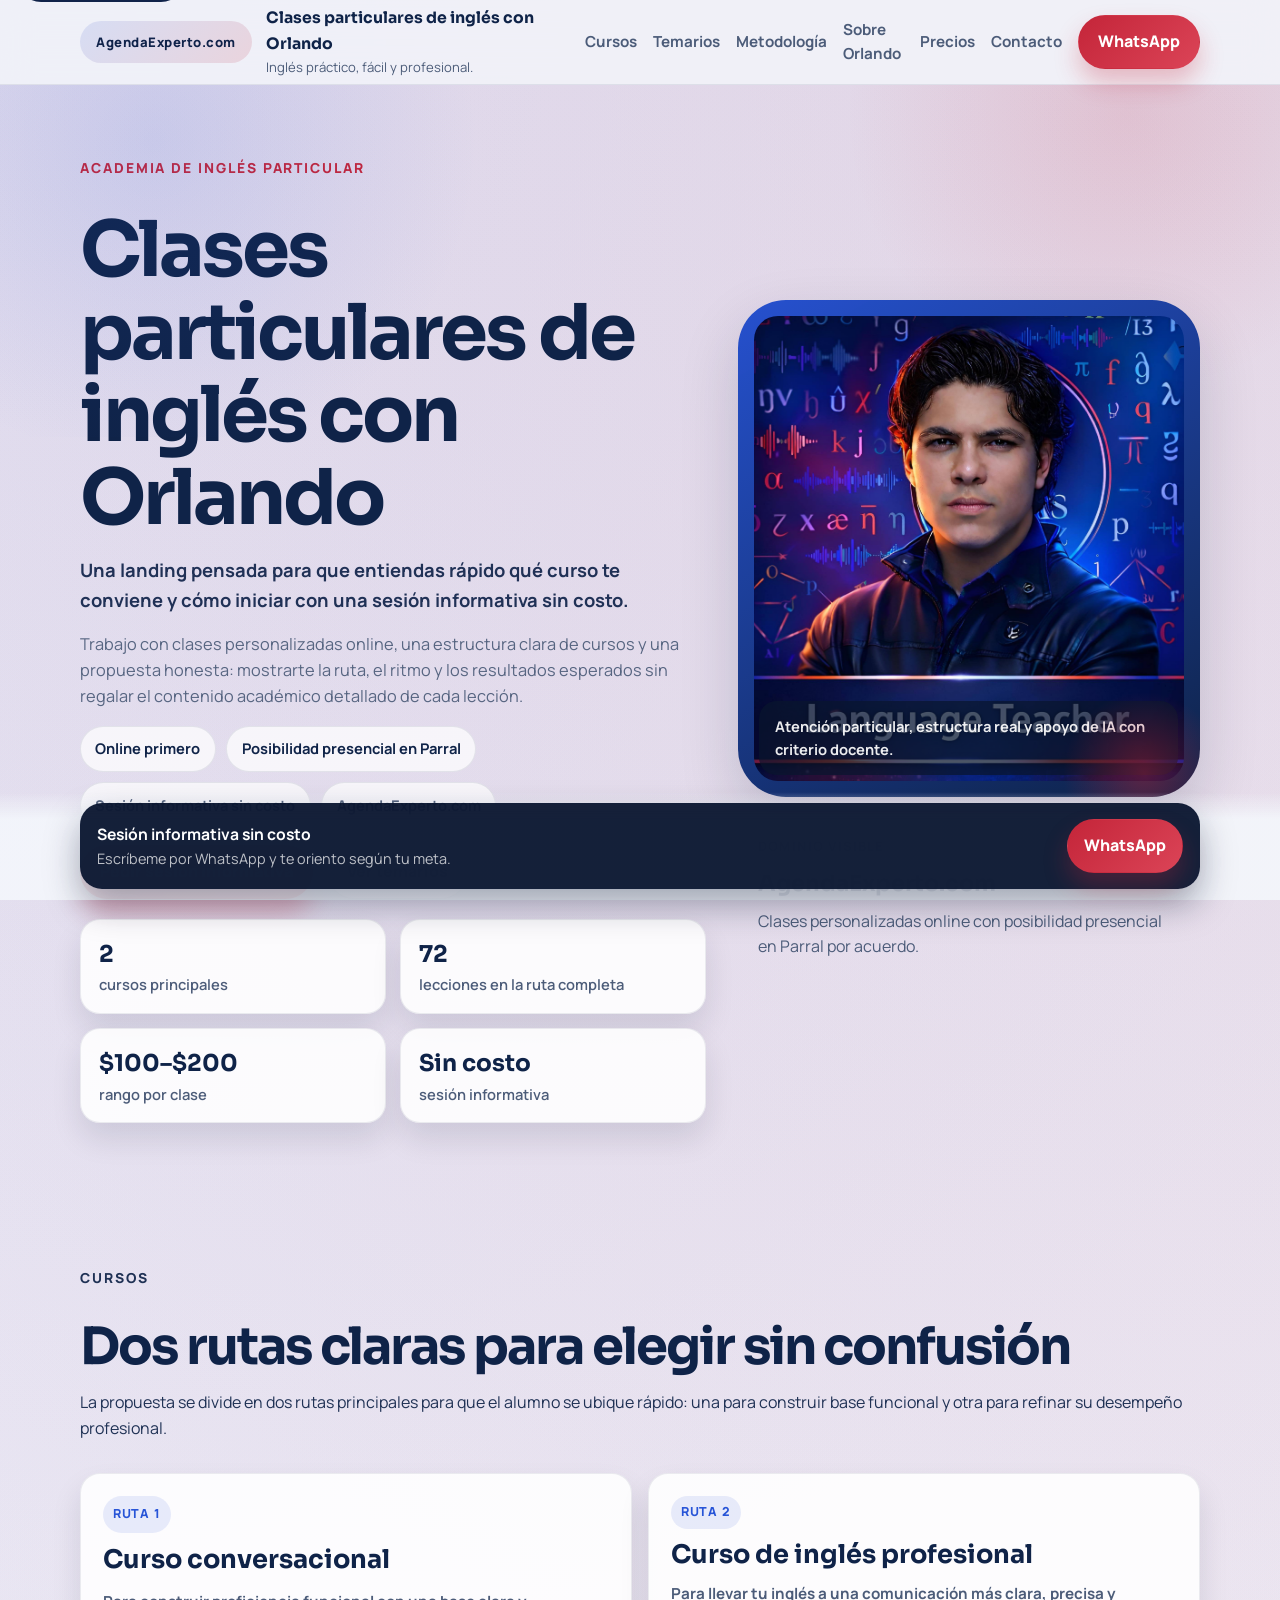
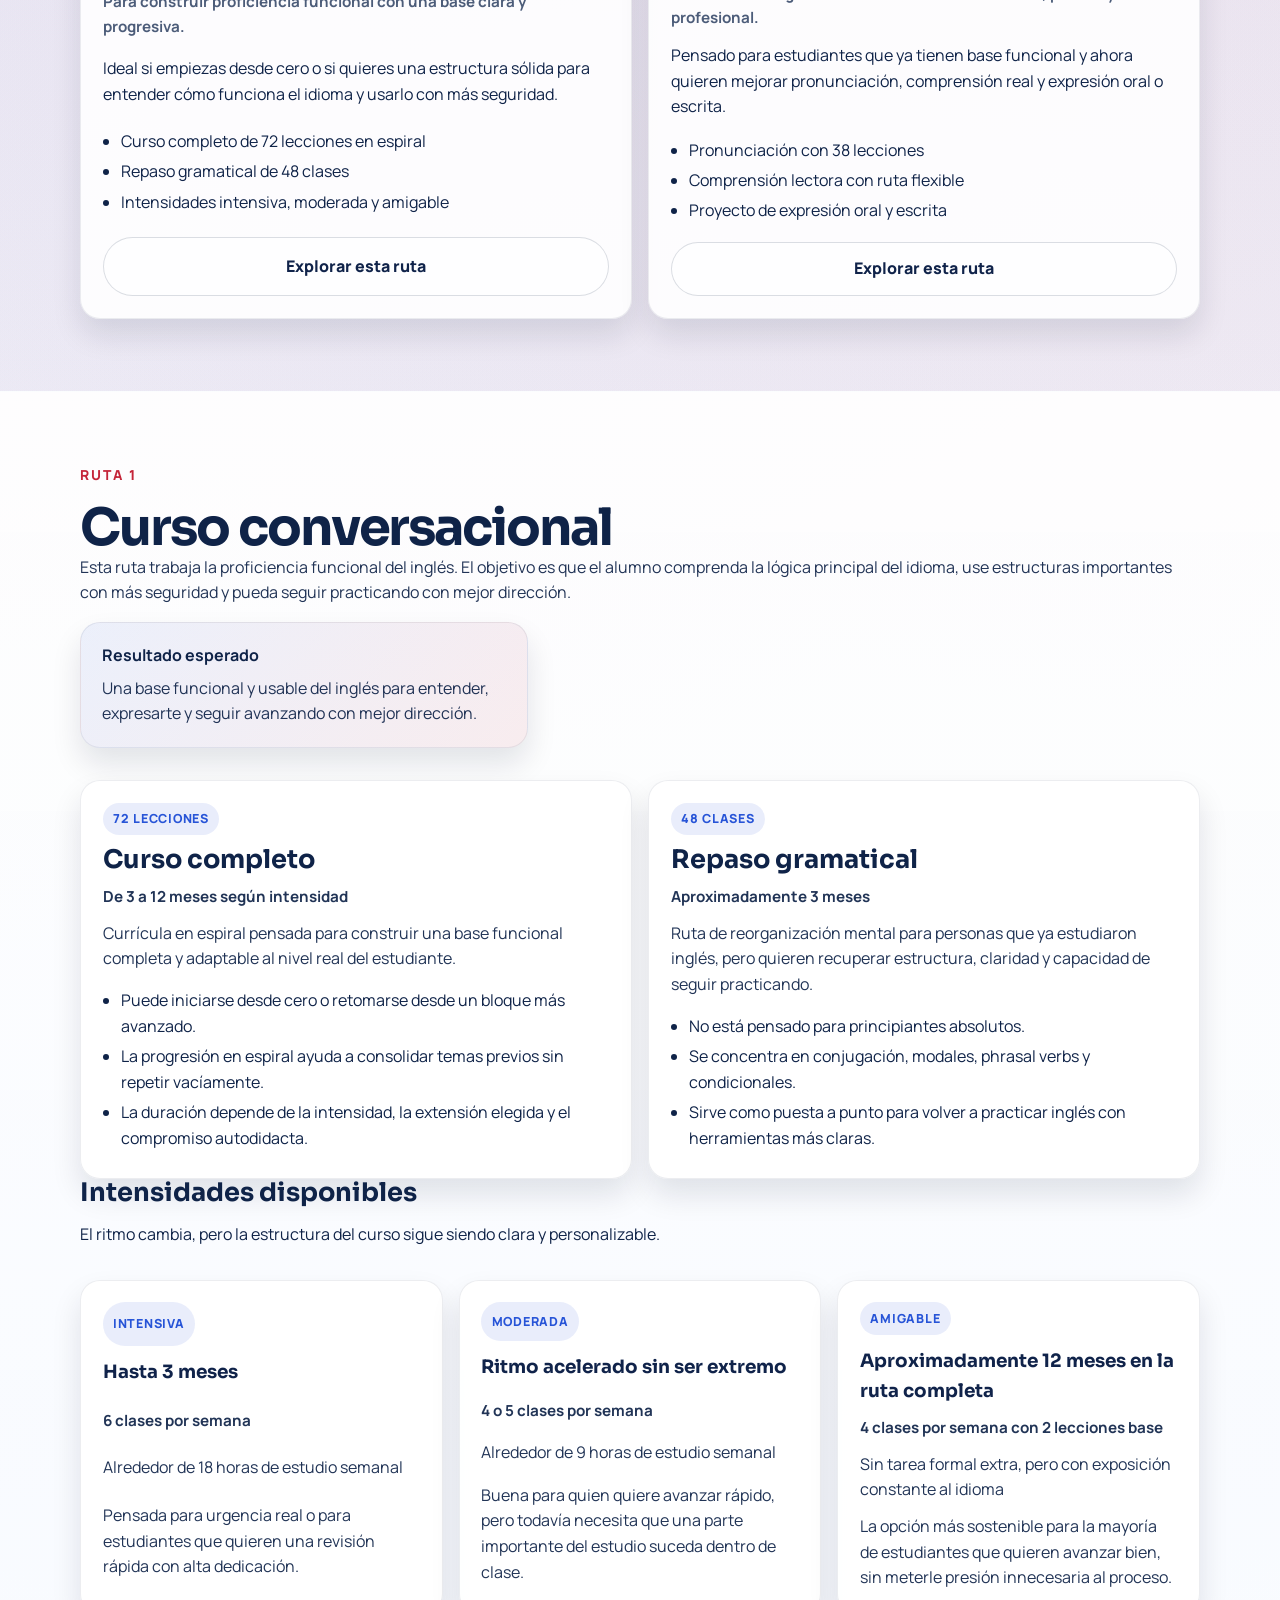
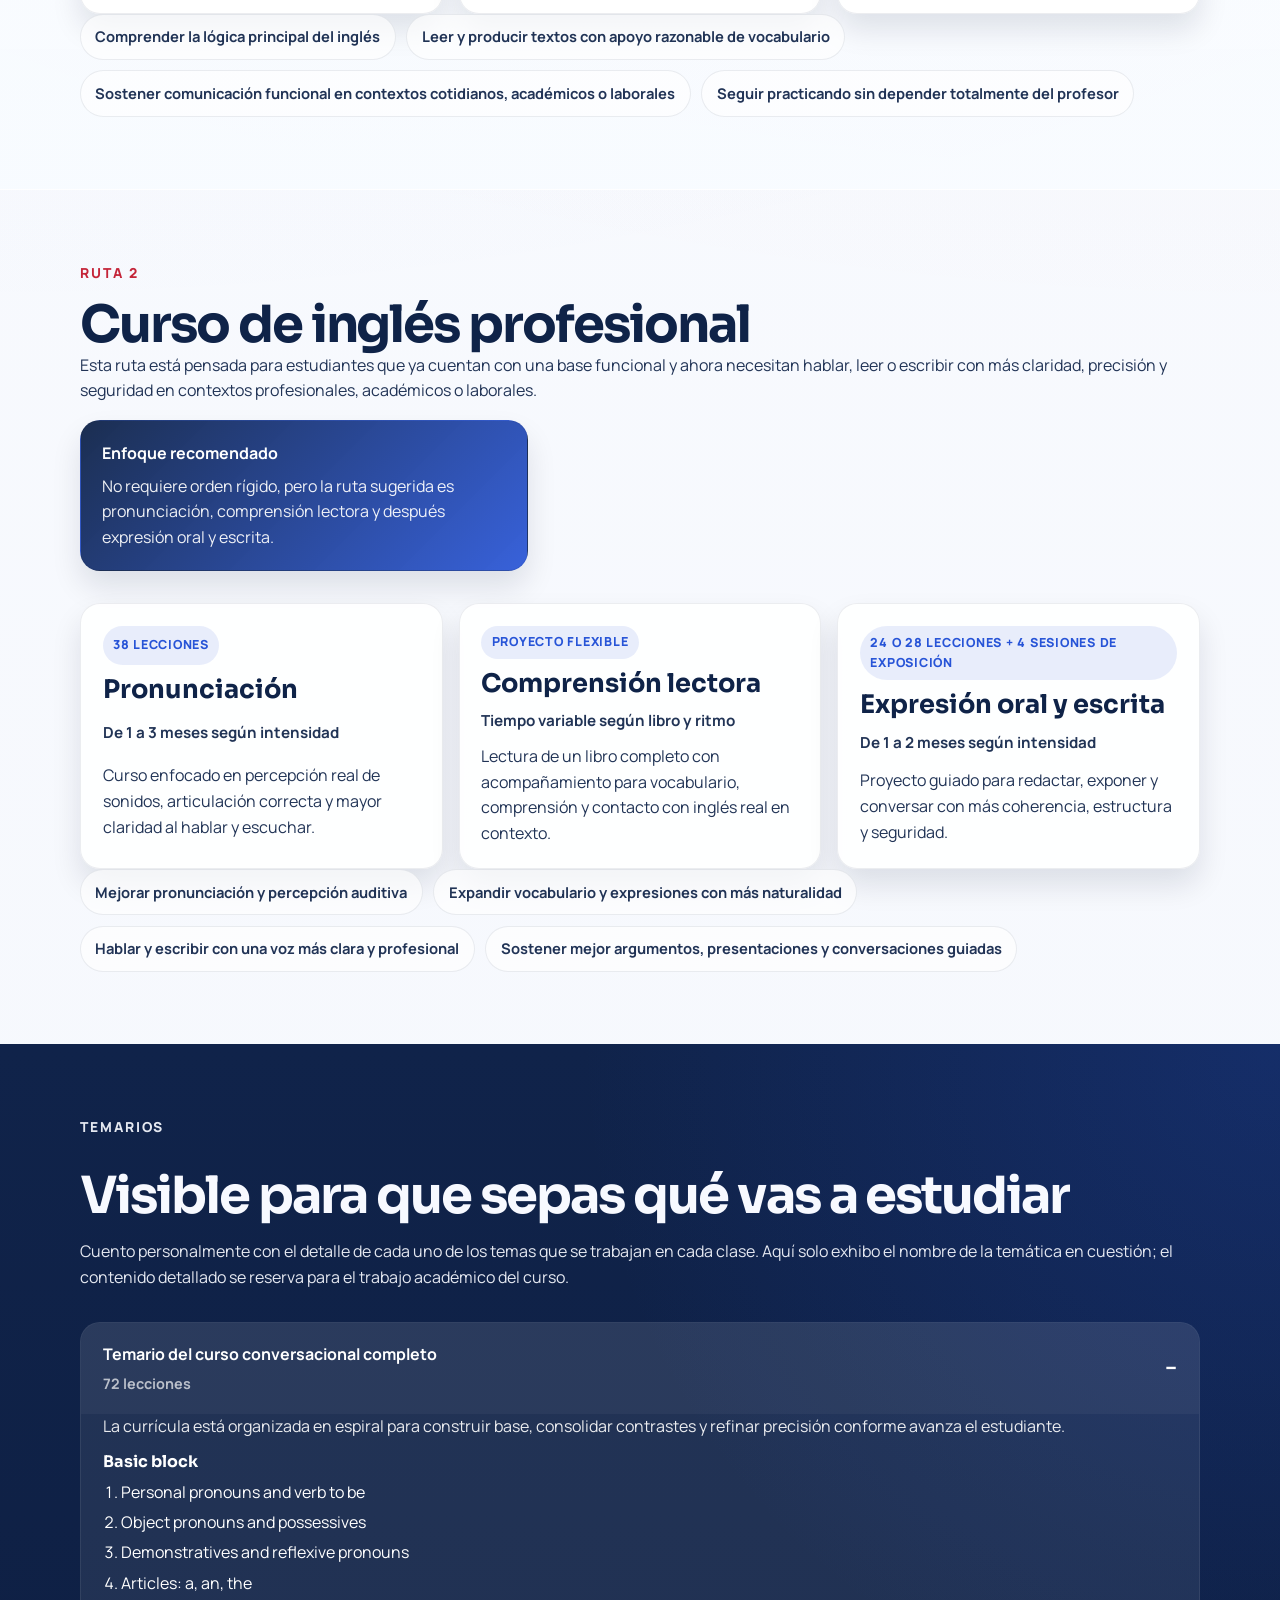
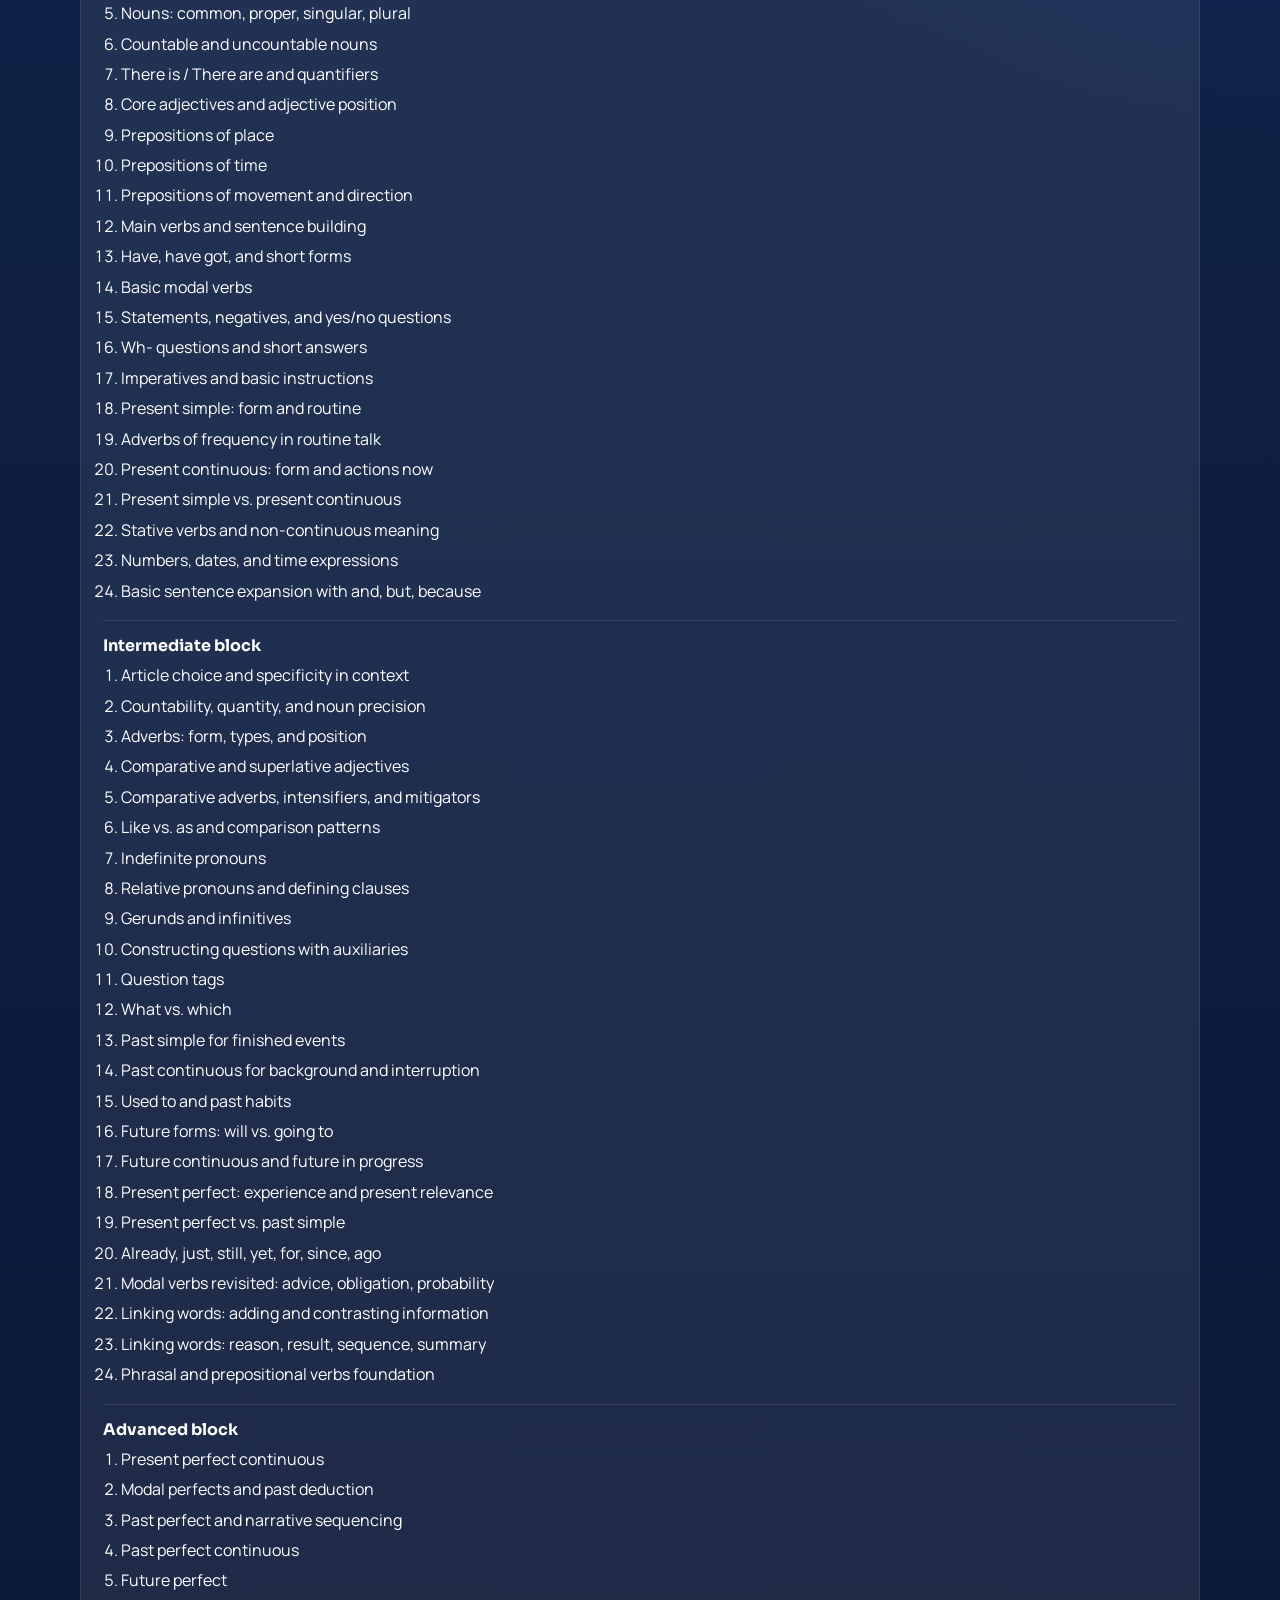
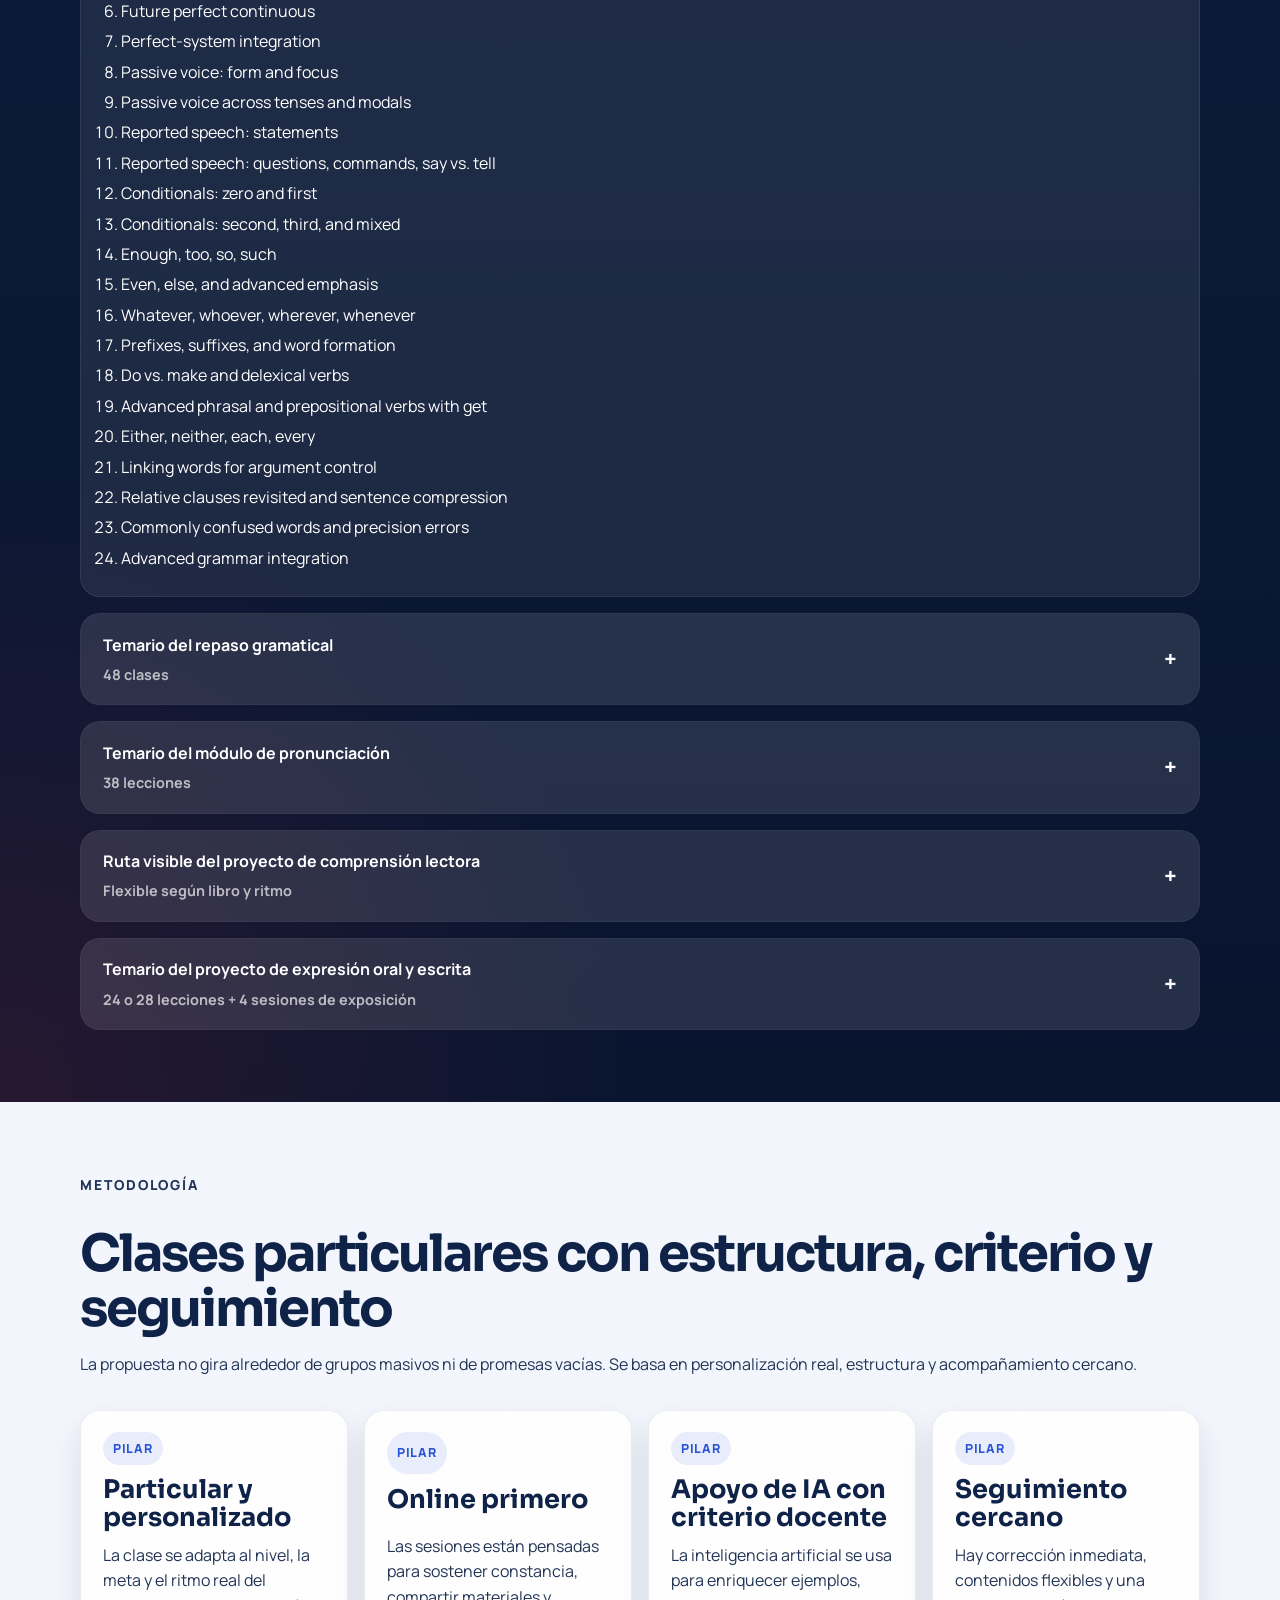
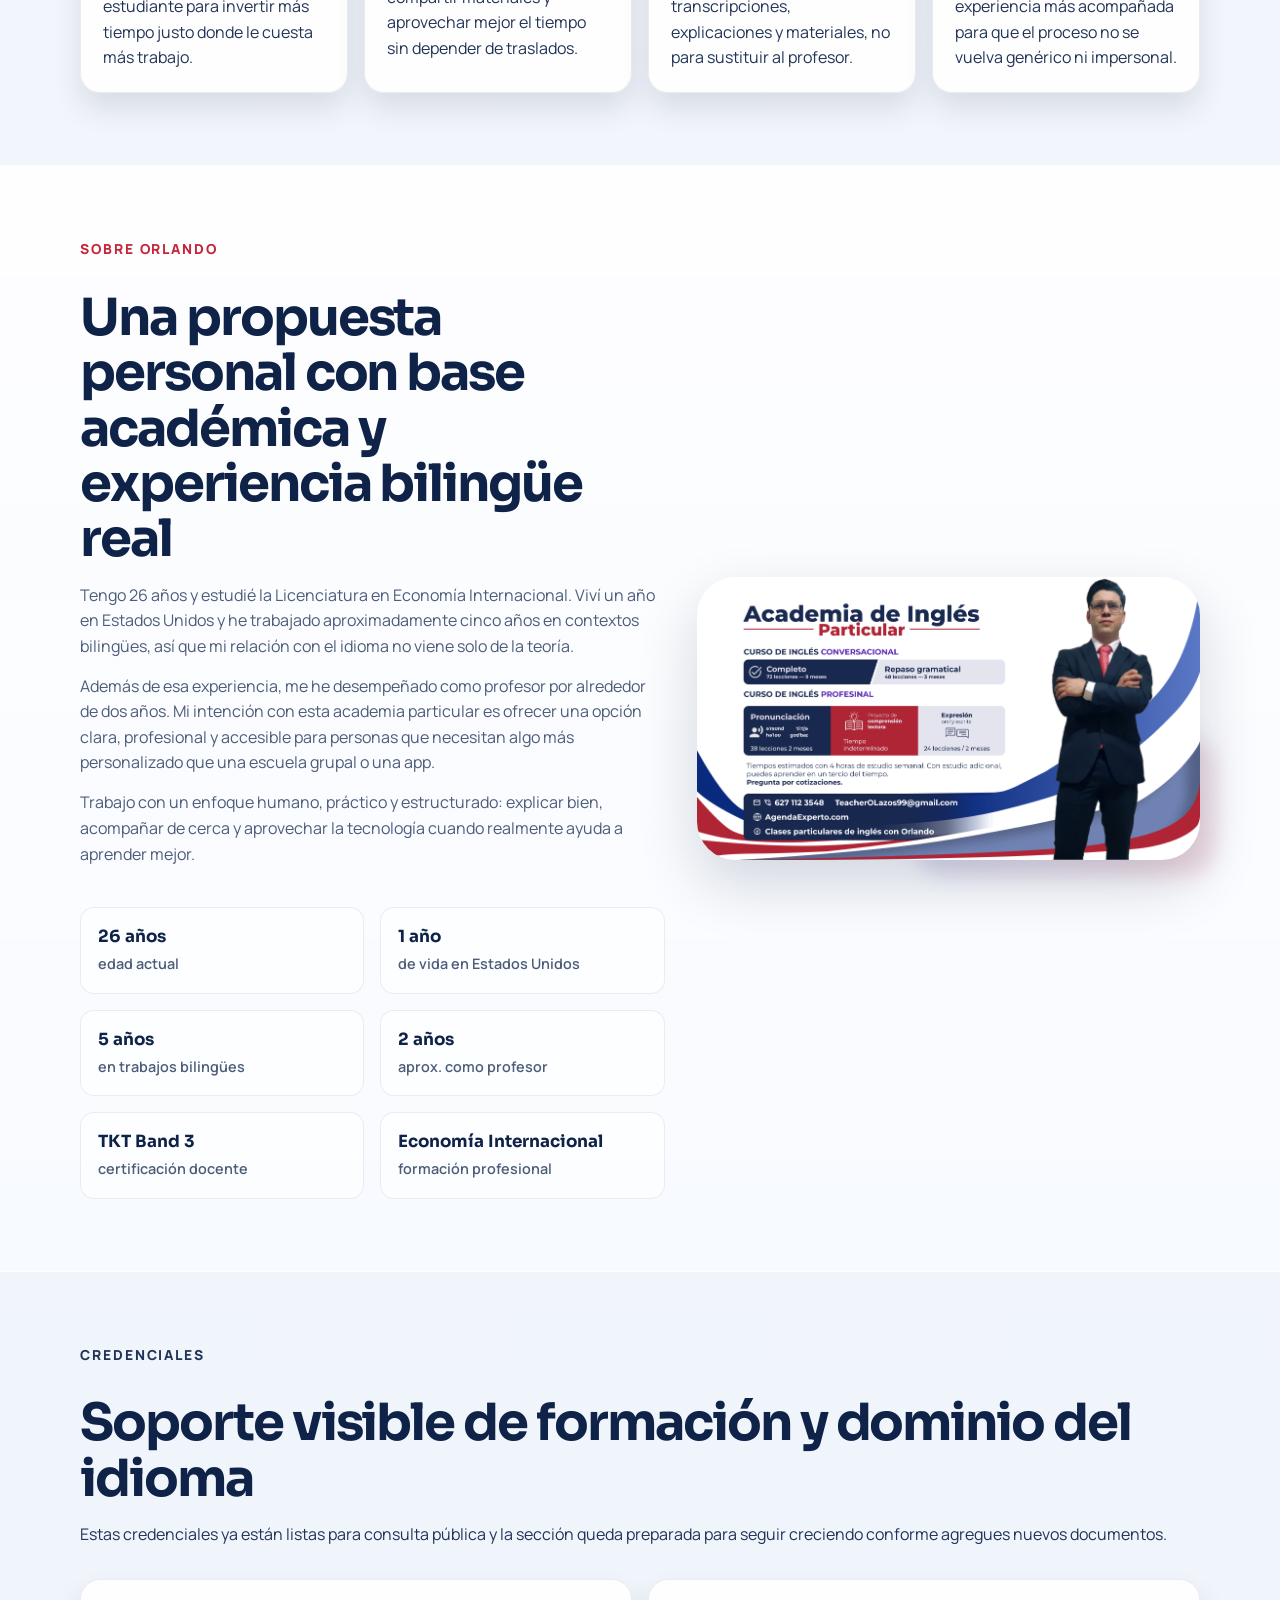
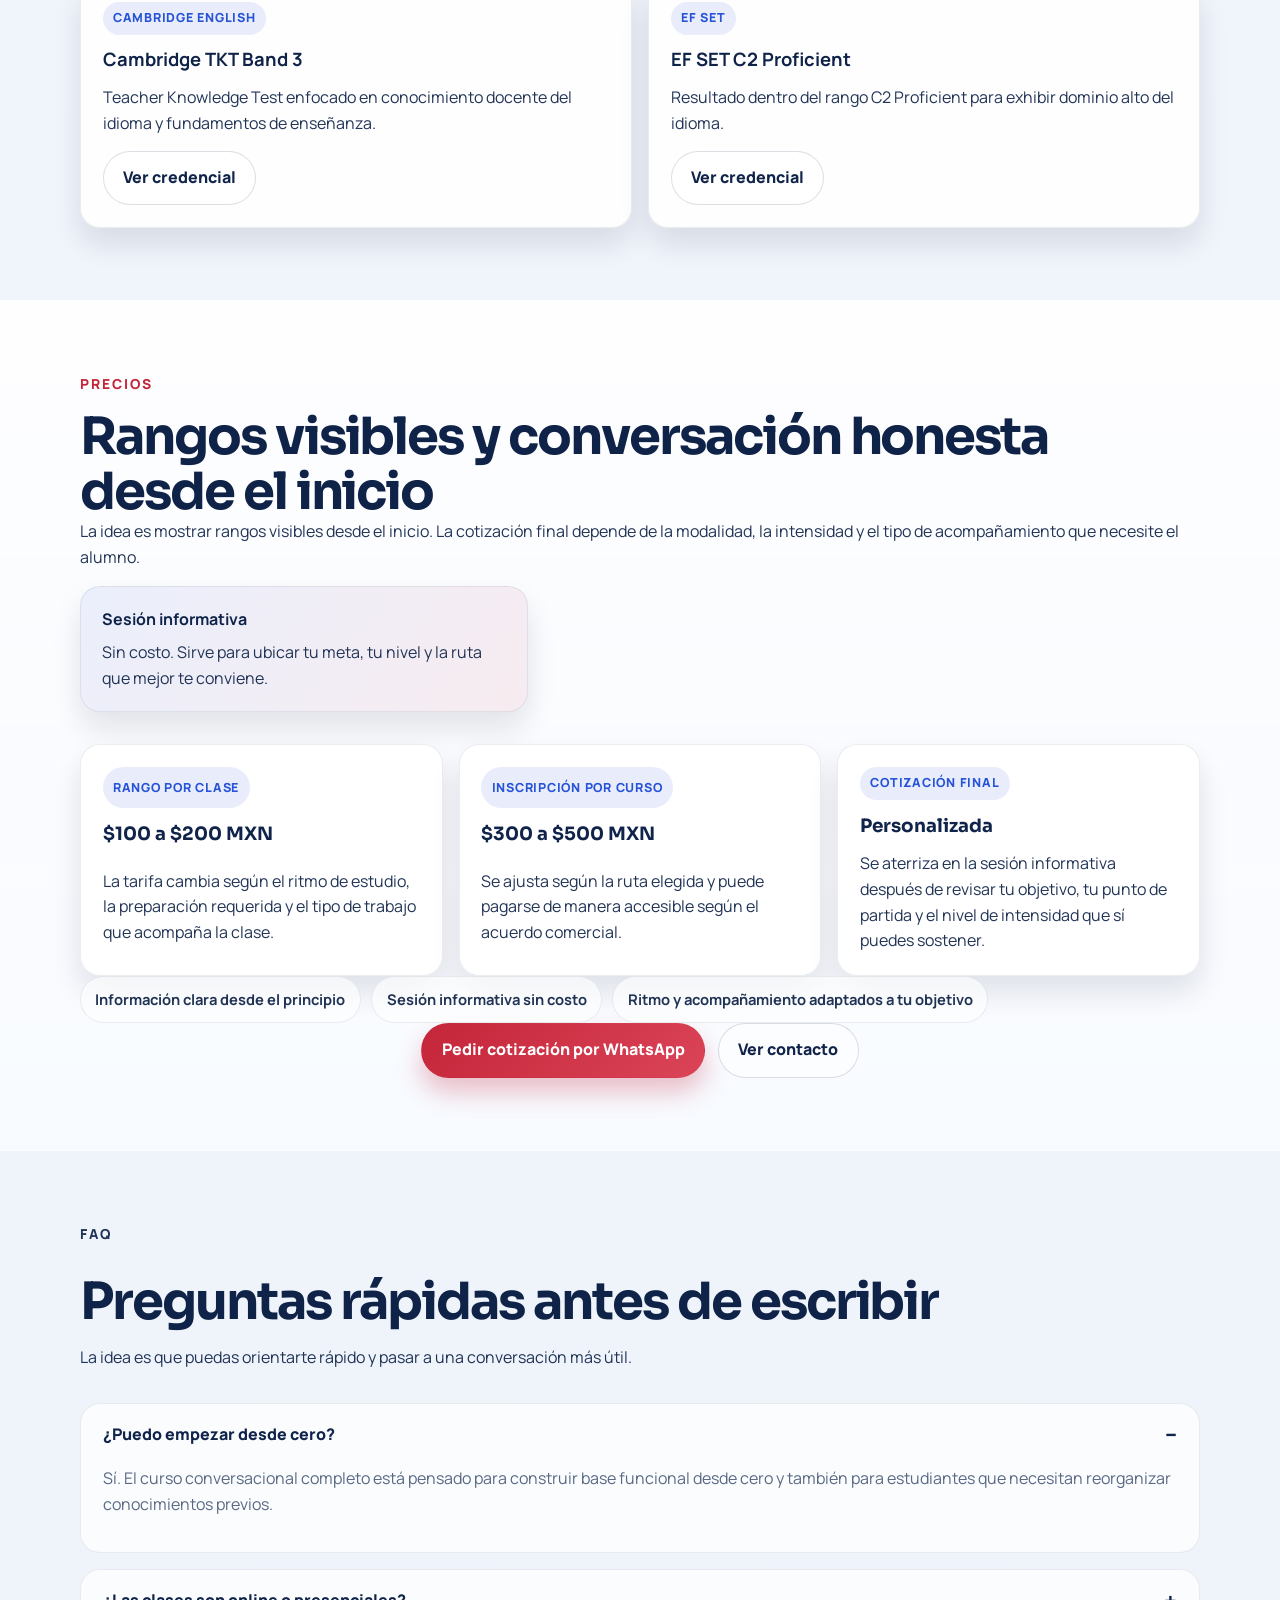
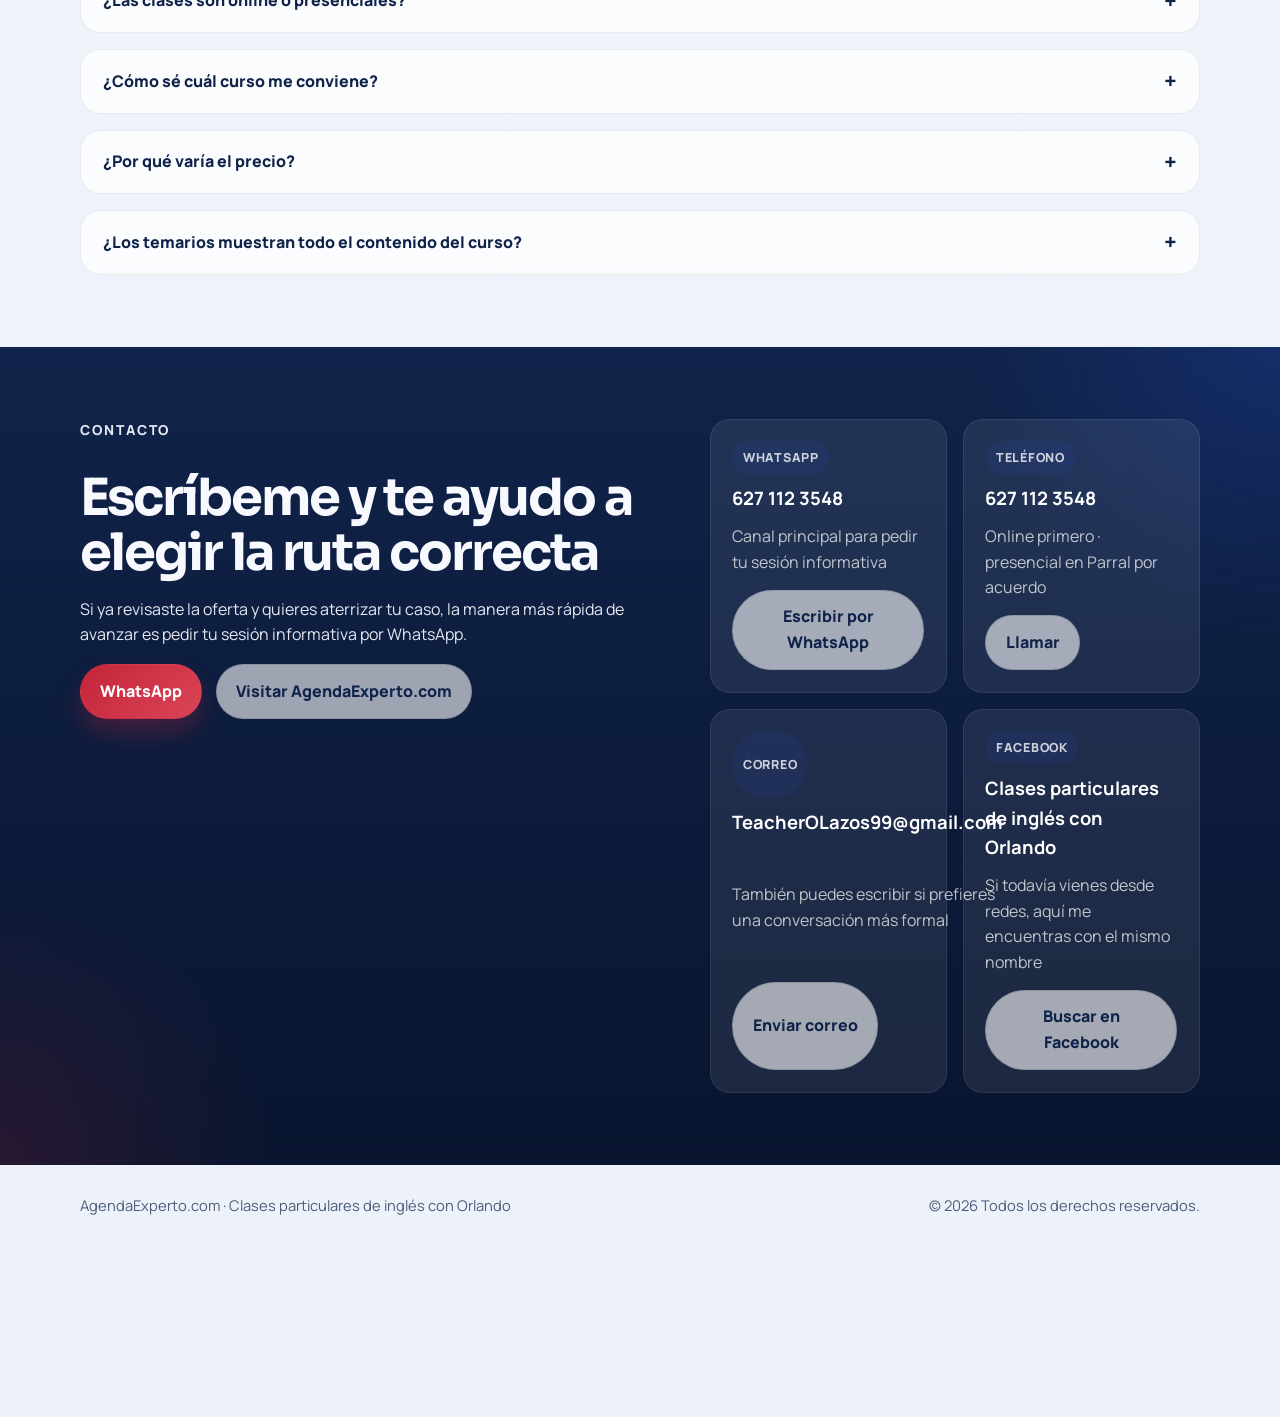
==== 2_Code_Tools/website/index.html @ 592bd04d "Termine la página web" ====
<!doctype html>
<html lang="es">
  <head>
    <meta charset="UTF-8" />
    <meta name="viewport" content="width=device-width, initial-scale=1.0" />
    <title>AgendaExperto.com | Clases particulares de inglés con Orlando</title>
    <meta
      name="description"
      content="Clases particulares de inglés con Orlando. Curso conversacional, curso de inglés profesional, temarios visibles, credenciales y contacto directo por WhatsApp."
    />
    <link rel="preconnect" href="https://fonts.googleapis.com" />
    <link rel="preconnect" href="https://fonts.gstatic.com" crossorigin />
    <link
      href="https://fonts.googleapis.com/css2?family=Manrope:wght@400;500;600;700;800&family=Sora:wght@600;700;800&display=swap"
      rel="stylesheet"
    />
    <link rel="stylesheet" href="styles.css" />
    <script src="content/site-data.js" defer></script>
    <script src="main.js" defer></script>
  </head>
  <body>
    <a class="skip-link" href="#main-content">Saltar al contenido</a>

    <header class="site-header" id="top">
      <div class="container header-row">
        <a class="brand" href="#top" aria-label="Ir al inicio">
          <span class="brand-domain" id="brand-domain"></span>
          <span class="brand-copy">
            <strong id="brand-name"></strong>
            <span id="brand-tagline"></span>
          </span>
        </a>

        <button
          class="nav-toggle"
          type="button"
          aria-expanded="false"
          aria-controls="site-nav"
        >
          <span></span>
          <span></span>
          <span></span>
        </button>

        <nav class="site-nav" id="site-nav" aria-label="Principal">
          <div class="site-nav-links" id="nav-links"></div>
          <a
            class="button button-primary nav-cta"
            id="nav-whatsapp"
            href="#"
            target="_blank"
            rel="noreferrer"
          ></a>
        </nav>
      </div>
    </header>

    <main id="main-content">
      <section class="section hero">
        <div class="container hero-grid">
          <div class="hero-copy">
            <p class="eyebrow" id="hero-eyebrow"></p>
            <h1 id="hero-title"></h1>
            <p class="hero-subtitle" id="hero-subtitle"></p>
            <p class="hero-description" id="hero-description"></p>
            <div class="pill-row" id="hero-pills"></div>

            <div class="action-row">
              <a
                class="button button-primary"
                id="hero-whatsapp"
                href="#"
                target="_blank"
                rel="noreferrer"
              ></a>
              <a class="button button-secondary" href="#curricula">Ver temarios</a>
            </div>

            <div class="stats-grid" id="hero-stats"></div>
          </div>

          <div class="hero-visual">
            <div class="hero-portrait-frame">
              <img
                class="hero-portrait"
                id="hero-portrait"
                src=""
                alt="Retrato de Orlando"
              />
              <div class="hero-floating-note" id="hero-floating-note"></div>
            </div>

            <div class="domain-card">
              <span class="domain-card__label">Dominio visible</span>
              <strong class="domain-card__value">AgendaExperto.com</strong>
              <p class="domain-card__copy">
                Clases personalizadas online con posibilidad presencial en Parral
                por acuerdo.
              </p>
            </div>
          </div>
        </div>
      </section>

      <section class="section" id="cursos">
        <div class="container">
          <div class="section-head">
            <p class="section-kicker">Cursos</p>
            <h2>Dos rutas claras para elegir sin confusión</h2>
            <p id="course-overview-lead"></p>
          </div>

          <div class="course-overview-grid" id="course-overview"></div>
        </div>
      </section>

      <section class="section section-surface" id="curso-conversacional">
        <div class="container">
          <div class="split-head">
            <div>
              <p class="section-kicker">Ruta 1</p>
              <h2 id="conversational-title"></h2>
              <p class="section-copy" id="conversational-description"></p>
            </div>

            <div class="focus-card">
              <strong>Resultado esperado</strong>
              <p>
                Una base funcional y usable del inglés para entender, expresarte y
                seguir avanzando con mejor dirección.
              </p>
            </div>
          </div>

          <div class="card-grid card-grid--two" id="conversational-modalities"></div>

          <div class="section-subhead">
            <h3>Intensidades disponibles</h3>
            <p>
              El ritmo cambia, pero la estructura del curso sigue siendo clara y
              personalizable.
            </p>
          </div>

          <div class="card-grid card-grid--three" id="conversational-intensities"></div>
          <div class="tag-list" id="conversational-results"></div>
        </div>
      </section>

      <section class="section" id="curso-profesional">
        <div class="container">
          <div class="split-head">
            <div>
              <p class="section-kicker">Ruta 2</p>
              <h2 id="professional-title"></h2>
              <p class="section-copy" id="professional-description"></p>
            </div>

            <div class="focus-card focus-card--accent">
              <strong>Enfoque recomendado</strong>
              <p id="professional-recommendation"></p>
            </div>
          </div>

          <div class="card-grid card-grid--three" id="professional-modules"></div>
          <div class="tag-list" id="professional-results"></div>
        </div>
      </section>

      <section class="section section-dark" id="curricula">
        <div class="container">
          <div class="section-head">
            <p class="section-kicker">Temarios</p>
            <h2>Visible para que sepas qué vas a estudiar</h2>
            <p id="curricula-note"></p>
          </div>

          <div class="curricula-stack" id="curricula-list"></div>
        </div>
      </section>

      <section class="section" id="metodologia">
        <div class="container">
          <div class="section-head">
            <p class="section-kicker">Metodología</p>
            <h2>Clases particulares con estructura, criterio y seguimiento</h2>
            <p id="methodology-lead"></p>
          </div>

          <div class="card-grid card-grid--four" id="methodology-grid"></div>
        </div>
      </section>

      <section class="section section-surface" id="sobre-orlando">
        <div class="container about-grid">
          <div class="about-copy">
            <p class="section-kicker">Sobre Orlando</p>
            <h2 id="about-title"></h2>
            <div id="about-paragraphs"></div>
            <div class="highlight-grid" id="about-highlights"></div>
          </div>

          <div class="about-visual">
            <img class="about-image" id="about-image" src="" alt="Portada de la academia" />
          </div>
        </div>
      </section>

      <section class="section" id="credenciales">
        <div class="container">
          <div class="section-head">
            <p class="section-kicker">Credenciales</p>
            <h2>Soporte visible de formación y dominio del idioma</h2>
            <p id="credentials-lead"></p>
          </div>

          <div class="card-grid card-grid--two" id="credentials-grid"></div>
        </div>
      </section>

      <section class="section section-surface" id="precios">
        <div class="container">
          <div class="split-head">
            <div>
              <p class="section-kicker">Precios</p>
              <h2>Rangos visibles y conversación honesta desde el inicio</h2>
              <p class="section-copy" id="pricing-lead"></p>
            </div>

            <div class="focus-card">
              <strong>Sesión informativa</strong>
              <p>
                Sin costo. Sirve para ubicar tu meta, tu nivel y la ruta que mejor
                te conviene.
              </p>
            </div>
          </div>

          <div class="card-grid card-grid--three" id="pricing-cards"></div>
          <div class="tag-list" id="pricing-notes"></div>

          <div class="action-row action-row--center">
            <a
              class="button button-primary"
              id="pricing-whatsapp"
              href="#"
              target="_blank"
              rel="noreferrer"
            ></a>
            <a class="button button-secondary" href="#contacto">Ver contacto</a>
          </div>
        </div>
      </section>

      <section class="section" id="faq">
        <div class="container">
          <div class="section-head">
            <p class="section-kicker">FAQ</p>
            <h2>Preguntas rápidas antes de escribir</h2>
            <p>
              La idea es que puedas orientarte rápido y pasar a una conversación más
              útil.
            </p>
          </div>

          <div class="faq-stack" id="faq-list"></div>
        </div>
      </section>

      <section class="section section-dark" id="contacto">
        <div class="container">
          <div class="contact-grid">
            <div class="contact-copy">
              <p class="section-kicker">Contacto</p>
              <h2 id="closing-title"></h2>
              <p id="closing-description"></p>

              <div class="action-row">
                <a
                  class="button button-primary"
                  id="closing-whatsapp"
                  href="#"
                  target="_blank"
                  rel="noreferrer"
                ></a>
                <a
                  class="button button-secondary"
                  href="https://agendaexperto.com"
                  target="_blank"
                  rel="noreferrer"
                >
                  Visitar AgendaExperto.com
                </a>
              </div>
            </div>

            <div class="contact-cards" id="contact-grid"></div>
          </div>
        </div>
      </section>
    </main>

    <footer class="site-footer">
      <div class="container footer-row">
        <p>AgendaExperto.com · Clases particulares de inglés con Orlando</p>
        <p>© <span id="footer-year"></span> Todos los derechos reservados.</p>
      </div>
    </footer>

    <div class="sticky-cta">
      <div class="container sticky-cta__inner">
        <div>
          <strong>Sesión informativa sin costo</strong>
          <span>Escríbeme por WhatsApp y te oriento según tu meta.</span>
        </div>
        <a
          class="button button-primary button-small"
          id="sticky-whatsapp"
          href="#"
          target="_blank"
          rel="noreferrer"
        ></a>
      </div>
    </div>

    <div class="modal" id="credential-modal" hidden>
      <div class="modal__backdrop" data-close-modal></div>
      <div
        class="modal__dialog"
        role="dialog"
        aria-modal="true"
        aria-labelledby="credential-modal-title"
      >
        <button
          class="modal__close"
          type="button"
          aria-label="Cerrar visor"
          data-close-modal
        >
          ×
        </button>

        <div class="modal__header">
          <p class="section-kicker">Credencial</p>
          <h3 id="credential-modal-title"></h3>
        </div>

        <iframe id="credential-frame" title="Visor de credencial"></iframe>

        <a
          class="button button-secondary modal__link"
          id="credential-download"
          href="#"
          target="_blank"
          rel="noreferrer"
        >
          Abrir PDF en una pestaña nueva
        </a>
      </div>
    </div>
  </body>
</html>
---- 2_Code_Tools/website/styles.css ----
:root {
  --bg: #f3f6fb;
  --surface: rgba(255, 255, 255, 0.88);
  --surface-strong: #ffffff;
  --ink: #0f2348;
  --ink-soft: #4c5c79;
  --ink-inverse: #f7f9ff;
  --line: rgba(15, 35, 72, 0.12);
  --navy: #10234a;
  --navy-deep: #09152f;
  --blue: #2754d7;
  --blue-soft: rgba(39, 84, 215, 0.12);
  --red: #c42539;
  --red-soft: rgba(196, 37, 57, 0.12);
  --shadow-lg: 0 24px 60px rgba(8, 21, 47, 0.16);
  --shadow-md: 0 16px 30px rgba(8, 21, 47, 0.11);
  --radius-lg: 32px;
  --radius-md: 20px;
  --radius-sm: 14px;
  --max-width: 1120px;
}

*,
*::before,
*::after {
  box-sizing: border-box;
}

html {
  scroll-behavior: smooth;
}

body {
  margin: 0;
  min-width: 320px;
  background:
    radial-gradient(circle at top left, rgba(39, 84, 215, 0.12), transparent 28%),
    radial-gradient(circle at top right, rgba(196, 37, 57, 0.12), transparent 28%),
    linear-gradient(180deg, #fbfcff 0%, #edf2fa 100%);
  color: var(--ink);
  font-family: "Manrope", "Segoe UI", sans-serif;
  line-height: 1.6;
  padding-bottom: 6.5rem;
}

img {
  display: block;
  max-width: 100%;
}

a {
  color: inherit;
  text-decoration: none;
}

button,
input,
textarea,
select {
  font: inherit;
}

.container {
  width: min(var(--max-width), calc(100% - 2rem));
  margin: 0 auto;
}

.skip-link {
  position: absolute;
  left: 1rem;
  top: -3rem;
  z-index: 999;
  padding: 0.75rem 1rem;
  border-radius: 999px;
  background: var(--navy);
  color: #fff;
  transition: top 0.2s ease;
}

.skip-link:focus {
  top: 1rem;
}

.section {
  padding: 4.5rem 0;
  position: relative;
}

.section-surface {
  background: linear-gradient(180deg, rgba(255, 255, 255, 0.92), rgba(248, 251, 255, 0.94));
  border-top: 1px solid rgba(255, 255, 255, 0.5);
  border-bottom: 1px solid rgba(255, 255, 255, 0.5);
}

.section-dark {
  background:
    radial-gradient(circle at top right, rgba(39, 84, 215, 0.22), transparent 20%),
    radial-gradient(circle at bottom left, rgba(196, 37, 57, 0.16), transparent 18%),
    linear-gradient(180deg, var(--navy) 0%, var(--navy-deep) 100%);
  color: var(--ink-inverse);
}

.section-kicker,
.eyebrow {
  margin: 0 0 0.85rem;
  color: var(--red);
  font-size: 0.86rem;
  font-weight: 800;
  letter-spacing: 0.14em;
  text-transform: uppercase;
}

h1,
h2,
h3,
h4 {
  margin: 0;
  font-family: "Sora", "Trebuchet MS", sans-serif;
  line-height: 1.08;
}

h1 {
  font-size: clamp(2.8rem, 6vw, 5.2rem);
  letter-spacing: -0.04em;
}

h2 {
  font-size: clamp(2rem, 4vw, 3.3rem);
  letter-spacing: -0.04em;
}

h3 {
  font-size: clamp(1.2rem, 3vw, 1.6rem);
}

p {
  margin: 0;
}

.section-head,
.section-subhead,
.split-head {
  display: grid;
  gap: 1rem;
  margin-bottom: 2rem;
}

.section-head p,
.section-copy,
.hero-description,
.hero-subtitle,
.focus-card p,
.card p,
.tag-list,
.faq-stack details p,
.contact-copy p,
.contact-card p,
.credential-card p {
  color: inherit;
  opacity: 0.92;
}

.site-header {
  position: sticky;
  top: 0;
  z-index: 50;
  backdrop-filter: blur(16px);
  background: rgba(243, 246, 251, 0.82);
  border-bottom: 1px solid rgba(15, 35, 72, 0.08);
}

.header-row {
  display: flex;
  align-items: center;
  gap: 1rem;
  min-height: 5.25rem;
}

.brand {
  display: flex;
  align-items: center;
  gap: 0.9rem;
  min-width: 0;
  flex: 1 1 auto;
}

.brand-domain {
  display: inline-flex;
  align-items: center;
  justify-content: center;
  padding: 0.68rem 1rem;
  border-radius: 999px;
  background: linear-gradient(135deg, rgba(39, 84, 215, 0.12), rgba(196, 37, 57, 0.14));
  color: var(--navy);
  font-size: 0.82rem;
  font-weight: 800;
  letter-spacing: 0.04em;
  white-space: nowrap;
}

.brand-copy {
  min-width: 0;
  display: flex;
  flex-direction: column;
}

.brand-copy strong {
  font-family: "Sora", sans-serif;
  font-size: 0.98rem;
}

.brand-copy span {
  color: var(--ink-soft);
  font-size: 0.82rem;
}

.site-nav {
  display: flex;
  align-items: center;
  gap: 1rem;
}

.site-nav-links {
  display: flex;
  align-items: center;
  gap: 1rem;
}

.site-nav-links a {
  font-size: 0.95rem;
  font-weight: 700;
  color: var(--ink-soft);
}

.site-nav-links a:hover,
.site-nav-links a:focus-visible {
  color: var(--navy);
}

.nav-toggle {
  display: none;
  width: 3rem;
  height: 3rem;
  padding: 0;
  border: 0;
  border-radius: 16px;
  background: rgba(15, 35, 72, 0.07);
  color: var(--navy);
}

.nav-toggle span {
  display: block;
  width: 1.25rem;
  height: 2px;
  margin: 0.3rem auto;
  border-radius: 999px;
  background: currentColor;
}

.button {
  display: inline-flex;
  align-items: center;
  justify-content: center;
  gap: 0.55rem;
  min-height: 3.2rem;
  padding: 0.85rem 1.2rem;
  border: 1px solid transparent;
  border-radius: 999px;
  font-weight: 800;
  text-align: center;
  transition:
    transform 0.2s ease,
    box-shadow 0.2s ease,
    background 0.2s ease,
    border-color 0.2s ease;
}

.button:hover,
.button:focus-visible {
  transform: translateY(-1px);
}

.button-primary {
  background: linear-gradient(135deg, var(--red), #db4457);
  color: #fff;
  box-shadow: 0 14px 24px rgba(196, 37, 57, 0.28);
}

.button-primary:hover,
.button-primary:focus-visible {
  box-shadow: 0 18px 30px rgba(196, 37, 57, 0.35);
}

.button-secondary {
  background: rgba(255, 255, 255, 0.6);
  border-color: rgba(15, 35, 72, 0.15);
  color: var(--navy);
}

.button-small {
  min-height: 2.9rem;
  padding-inline: 1rem;
}

.hero {
  overflow: hidden;
}

.hero::before {
  content: "";
  position: absolute;
  inset: 0 0 auto;
  height: 22rem;
  background:
    radial-gradient(circle at 12% 16%, rgba(39, 84, 215, 0.12), transparent 28%),
    radial-gradient(circle at 88% 8%, rgba(196, 37, 57, 0.12), transparent 24%);
  pointer-events: none;
}

.hero-grid,
.about-grid,
.contact-grid {
  display: grid;
  gap: 2rem;
}

.hero-grid {
  grid-template-columns: minmax(0, 1.15fr) minmax(320px, 0.85fr);
  align-items: center;
}

.hero-copy {
  display: grid;
  gap: 1rem;
}

.hero-subtitle {
  max-width: 48rem;
  font-size: 1.15rem;
  color: var(--navy);
  font-weight: 700;
}

.hero-description {
  max-width: 44rem;
  color: var(--ink-soft);
  font-size: 1.02rem;
}

.pill-row,
.tag-list {
  display: flex;
  flex-wrap: wrap;
  gap: 0.65rem;
}

.pill,
.tag {
  display: inline-flex;
  align-items: center;
  gap: 0.45rem;
  padding: 0.65rem 0.9rem;
  border-radius: 999px;
  background: rgba(255, 255, 255, 0.72);
  border: 1px solid rgba(15, 35, 72, 0.09);
  font-size: 0.92rem;
  font-weight: 700;
  color: var(--ink);
}

.section-dark .pill,
.section-dark .tag {
  background: rgba(255, 255, 255, 0.08);
  border-color: rgba(255, 255, 255, 0.1);
  color: #fff;
}

.action-row {
  display: flex;
  flex-wrap: wrap;
  gap: 0.85rem;
}

.action-row--center {
  justify-content: center;
}

.stats-grid {
  display: grid;
  grid-template-columns: repeat(2, minmax(0, 1fr));
  gap: 0.9rem;
  margin-top: 0.25rem;
}

.stat-card,
.card,
.focus-card,
.overview-card,
.curriculum-panel,
.credential-card,
.contact-card {
  border-radius: var(--radius-md);
  border: 1px solid rgba(15, 35, 72, 0.08);
  background: var(--surface);
  box-shadow: var(--shadow-md);
}

.stat-card {
  padding: 1rem 1.1rem;
}

.stat-card strong {
  display: block;
  font-family: "Sora", sans-serif;
  font-size: 1.45rem;
}

.stat-card span {
  display: block;
  color: var(--ink-soft);
  font-size: 0.92rem;
  font-weight: 600;
}

.hero-visual {
  display: grid;
  gap: 1rem;
}

.hero-portrait-frame {
  position: relative;
  overflow: hidden;
  border-radius: clamp(2rem, 4vw, 3rem);
  padding: 1rem;
  background:
    linear-gradient(150deg, rgba(39, 84, 215, 0.95), rgba(15, 35, 72, 0.97)),
    #0a1733;
  box-shadow: var(--shadow-lg);
}

.hero-portrait-frame::after {
  content: "";
  position: absolute;
  inset: auto -2rem -4rem auto;
  width: 11rem;
  height: 11rem;
  border-radius: 50%;
  background: radial-gradient(circle, rgba(196, 37, 57, 0.42), transparent 65%);
}

.hero-portrait {
  aspect-ratio: 1 / 1.08;
  object-fit: cover;
  width: 100%;
  border-radius: calc(var(--radius-lg) - 0.5rem);
}

.hero-floating-note {
  position: absolute;
  left: 1.35rem;
  right: 1.35rem;
  bottom: 1.35rem;
  padding: 0.85rem 1rem;
  border-radius: 18px;
  background: rgba(9, 21, 47, 0.72);
  color: rgba(255, 255, 255, 0.92);
  font-size: 0.92rem;
  font-weight: 700;
}

.domain-card,
.focus-card {
  padding: 1.25rem 1.3rem;
}

.domain-card__label {
  display: inline-block;
  margin-bottom: 0.55rem;
  color: var(--ink-soft);
  font-size: 0.82rem;
  font-weight: 800;
  letter-spacing: 0.08em;
  text-transform: uppercase;
}

.domain-card__value {
  display: block;
  font-family: "Sora", sans-serif;
  font-size: 1.4rem;
}

.domain-card__copy {
  margin-top: 0.45rem;
  color: var(--ink-soft);
}

.focus-card {
  max-width: 28rem;
  background: linear-gradient(135deg, rgba(39, 84, 215, 0.08), rgba(196, 37, 57, 0.08));
}

.focus-card strong {
  display: block;
  margin-bottom: 0.45rem;
  font-size: 1rem;
}

.focus-card--accent {
  background: linear-gradient(135deg, rgba(15, 35, 72, 0.95), rgba(39, 84, 215, 0.92));
  color: #fff;
}

.course-overview-grid,
.card-grid,
.highlight-grid,
.contact-cards {
  display: grid;
  gap: 1rem;
}

.course-overview-grid {
  grid-template-columns: repeat(2, minmax(0, 1fr));
}

.card-grid {
  grid-template-columns: repeat(auto-fit, minmax(220px, 1fr));
}

.card-grid--two {
  grid-template-columns: repeat(2, minmax(0, 1fr));
}

.card-grid--three {
  grid-template-columns: repeat(3, minmax(0, 1fr));
}

.card-grid--four {
  grid-template-columns: repeat(4, minmax(0, 1fr));
}

.overview-card,
.card,
.credential-card,
.contact-card {
  padding: 1.35rem;
}

.overview-card {
  display: grid;
  gap: 0.8rem;
}

.overview-card__label,
.card__eyebrow {
  display: inline-flex;
  align-items: center;
  width: fit-content;
  padding: 0.4rem 0.65rem;
  border-radius: 999px;
  background: rgba(39, 84, 215, 0.1);
  color: var(--blue);
  font-size: 0.78rem;
  font-weight: 800;
  letter-spacing: 0.06em;
  text-transform: uppercase;
}

.overview-card__subtitle,
.card__meta {
  color: var(--ink-soft);
  font-size: 0.95rem;
  font-weight: 700;
}

.overview-card ul,
.card ul,
.curriculum-group ol {
  margin: 0;
  padding-left: 1.15rem;
}

.overview-card li,
.card li,
.curriculum-group li {
  margin: 0.3rem 0;
}

.card {
  display: grid;
  gap: 0.7rem;
}

.card strong,
.credential-card strong,
.contact-card strong {
  font-size: 1.15rem;
}

.card__stat {
  font-family: "Sora", sans-serif;
  font-size: 1rem;
  color: var(--navy);
}

.section-dark .card,
.section-dark .overview-card,
.section-dark .credential-card,
.section-dark .contact-card,
.section-dark .curriculum-panel,
.section-dark .stat-card {
  background: rgba(255, 255, 255, 0.08);
  border-color: rgba(255, 255, 255, 0.08);
  box-shadow: none;
}

.curricula-stack,
.faq-stack {
  display: grid;
  gap: 1rem;
}

.curriculum-panel,
.faq-item {
  overflow: hidden;
}

.curriculum-panel summary,
.faq-item summary {
  list-style: none;
  cursor: pointer;
  padding: 1.15rem 1.35rem;
  display: flex;
  align-items: center;
  justify-content: space-between;
  gap: 1rem;
  font-weight: 800;
}

.curriculum-panel summary::-webkit-details-marker,
.faq-item summary::-webkit-details-marker {
  display: none;
}

.curriculum-panel summary::after,
.faq-item summary::after {
  content: "+";
  font-size: 1.4rem;
  line-height: 1;
  color: inherit;
}

.curriculum-panel[open] summary::after,
.faq-item[open] summary::after {
  content: "−";
}

.curriculum-summary,
.faq-summary {
  display: flex;
  flex-direction: column;
  gap: 0.3rem;
}

.curriculum-meta {
  color: rgba(255, 255, 255, 0.68);
  font-size: 0.9rem;
  font-weight: 700;
}

.section-dark .curriculum-panel {
  color: #fff;
}

.section-dark .curriculum-panel summary {
  background: rgba(255, 255, 255, 0.04);
}

.curriculum-content,
.faq-content {
  padding: 0 1.35rem 1.25rem;
}

.curriculum-content > p,
.faq-content > p {
  margin-bottom: 0.9rem;
  color: inherit;
  opacity: 0.9;
}

.curriculum-group + .curriculum-group {
  margin-top: 1rem;
  padding-top: 1rem;
  border-top: 1px solid rgba(255, 255, 255, 0.1);
}

.section-dark .curriculum-group h4 {
  margin-bottom: 0.55rem;
  font-size: 1rem;
}

.highlight-grid {
  grid-template-columns: repeat(2, minmax(0, 1fr));
  margin-top: 1.5rem;
}

.highlight-card {
  padding: 1rem 1.05rem;
  border-radius: var(--radius-sm);
  background: rgba(255, 255, 255, 0.62);
  border: 1px solid rgba(15, 35, 72, 0.08);
}

.highlight-card strong {
  display: block;
  font-family: "Sora", sans-serif;
  font-size: 1.05rem;
}

.highlight-card span {
  color: var(--ink-soft);
  font-size: 0.9rem;
  font-weight: 600;
}

.about-grid {
  grid-template-columns: minmax(0, 1fr) minmax(320px, 0.86fr);
  align-items: center;
}

.about-copy {
  display: grid;
  gap: 1rem;
}

.about-copy #about-paragraphs {
  display: grid;
  gap: 0.9rem;
  color: var(--ink-soft);
}

.about-visual {
  position: relative;
}

.about-visual::before {
  content: "";
  position: absolute;
  inset: auto -1rem -1rem auto;
  width: 60%;
  height: 50%;
  border-radius: 32px;
  background: linear-gradient(135deg, rgba(39, 84, 215, 0.18), rgba(196, 37, 57, 0.16));
  filter: blur(10px);
  z-index: 0;
}

.about-image {
  position: relative;
  z-index: 1;
  border-radius: clamp(2rem, 3vw, 2.7rem);
  box-shadow: var(--shadow-lg);
}

.credential-card,
.contact-card {
  display: grid;
  gap: 0.65rem;
}

.credential-card__issuer,
.contact-card__meta {
  color: var(--ink-soft);
  font-size: 0.94rem;
  font-weight: 700;
}

.credential-card .button,
.contact-card .button {
  width: fit-content;
  margin-top: 0.25rem;
}

.faq-item {
  border-radius: var(--radius-md);
  border: 1px solid rgba(15, 35, 72, 0.08);
  background: rgba(255, 255, 255, 0.7);
}

.faq-item summary {
  color: var(--navy);
}

.faq-content {
  color: var(--ink-soft);
}

.contact-grid {
  grid-template-columns: minmax(0, 1fr) minmax(280px, 0.82fr);
  align-items: start;
}

.contact-copy {
  display: grid;
  gap: 1rem;
}

.contact-cards {
  grid-template-columns: repeat(2, minmax(0, 1fr));
}

.section-dark .contact-card {
  color: #fff;
}

.section-dark .contact-card p,
.section-dark .contact-card span {
  color: rgba(255, 255, 255, 0.78);
}

.site-footer {
  padding: 1.8rem 0 6rem;
  color: var(--ink-soft);
  font-size: 0.92rem;
}

.footer-row {
  display: flex;
  flex-wrap: wrap;
  justify-content: space-between;
  gap: 0.8rem;
}

.sticky-cta {
  position: fixed;
  left: 0;
  right: 0;
  bottom: 0;
  z-index: 45;
  padding: 0.7rem 0 calc(0.7rem + env(safe-area-inset-bottom, 0px));
  background:
    linear-gradient(180deg, rgba(243, 246, 251, 0), rgba(243, 246, 251, 0.9) 25%),
    transparent;
}

.sticky-cta__inner {
  display: flex;
  align-items: center;
  justify-content: space-between;
  gap: 1rem;
  padding: 0.9rem 1rem;
  border-radius: 22px;
  border: 1px solid rgba(15, 35, 72, 0.08);
  background: rgba(9, 21, 47, 0.95);
  color: #fff;
  box-shadow: 0 16px 35px rgba(8, 21, 47, 0.35);
}

.sticky-cta__inner div {
  display: grid;
}

.sticky-cta__inner strong {
  font-size: 0.98rem;
}

.sticky-cta__inner span {
  color: rgba(255, 255, 255, 0.72);
  font-size: 0.9rem;
}

.modal[hidden] {
  display: none;
}

.modal {
  position: fixed;
  inset: 0;
  z-index: 100;
}

.modal__backdrop {
  position: absolute;
  inset: 0;
  background: rgba(8, 21, 47, 0.65);
  backdrop-filter: blur(8px);
}

.modal__dialog {
  position: relative;
  width: min(960px, calc(100% - 1.5rem));
  margin: 3rem auto;
  padding: 1.2rem;
  border-radius: 28px;
  background: #fff;
  box-shadow: var(--shadow-lg);
}

.modal__header {
  padding-right: 3rem;
  margin-bottom: 0.9rem;
}

.modal__close {
  position: absolute;
  top: 0.8rem;
  right: 0.8rem;
  width: 2.8rem;
  height: 2.8rem;
  border: 0;
  border-radius: 999px;
  background: rgba(15, 35, 72, 0.08);
  color: var(--navy);
  font-size: 1.5rem;
}

#credential-frame {
  width: 100%;
  min-height: 65vh;
  border: 1px solid rgba(15, 35, 72, 0.1);
  border-radius: 20px;
  background: #f6f7fb;
}

.modal__link {
  margin-top: 1rem;
}

body.modal-open {
  overflow: hidden;
}

@media (max-width: 1080px) {
  .card-grid--four {
    grid-template-columns: repeat(2, minmax(0, 1fr));
  }
}

@media (max-width: 980px) {
  .hero-grid,
  .about-grid,
  .contact-grid,
  .card-grid--two,
  .card-grid--three {
    grid-template-columns: 1fr;
  }

  .course-overview-grid {
    grid-template-columns: 1fr;
  }

  .brand {
    flex: initial;
    min-width: 0;
  }

  .nav-toggle {
    display: inline-block;
    margin-left: auto;
  }

  .site-nav {
    position: absolute;
    top: calc(100% + 0.5rem);
    right: 1rem;
    left: 1rem;
    display: none;
    flex-direction: column;
    align-items: stretch;
    padding: 1rem;
    border-radius: 24px;
    background: rgba(255, 255, 255, 0.97);
    border: 1px solid rgba(15, 35, 72, 0.08);
    box-shadow: var(--shadow-lg);
  }

  .site-nav.is-open {
    display: flex;
  }

  .site-nav-links {
    flex-direction: column;
    align-items: stretch;
  }

  .site-nav-links a,
  .nav-cta {
    padding: 0.75rem 0;
  }

  .contact-cards {
    grid-template-columns: 1fr;
  }
}

@media (max-width: 720px) {
  body {
    padding-bottom: 7.4rem;
  }

  .section {
    padding: 3.4rem 0;
  }

  .header-row {
    min-height: 4.7rem;
  }

  .brand {
    gap: 0.65rem;
  }

  .brand-domain {
    padding: 0.58rem 0.82rem;
    font-size: 0.75rem;
  }

  .brand-copy strong {
    font-size: 0.9rem;
  }

  .hero-floating-note {
    position: static;
    margin-top: 0.9rem;
  }

  .stats-grid,
  .highlight-grid {
    grid-template-columns: 1fr;
  }

  .card-grid--four {
    grid-template-columns: 1fr;
  }

  .sticky-cta__inner {
    flex-direction: column;
    align-items: stretch;
  }

  .sticky-cta__inner .button {
    width: 100%;
  }

  .modal__dialog {
    margin: 1rem auto;
    padding: 1rem;
  }

  #credential-frame {
    min-height: 56vh;
  }
}
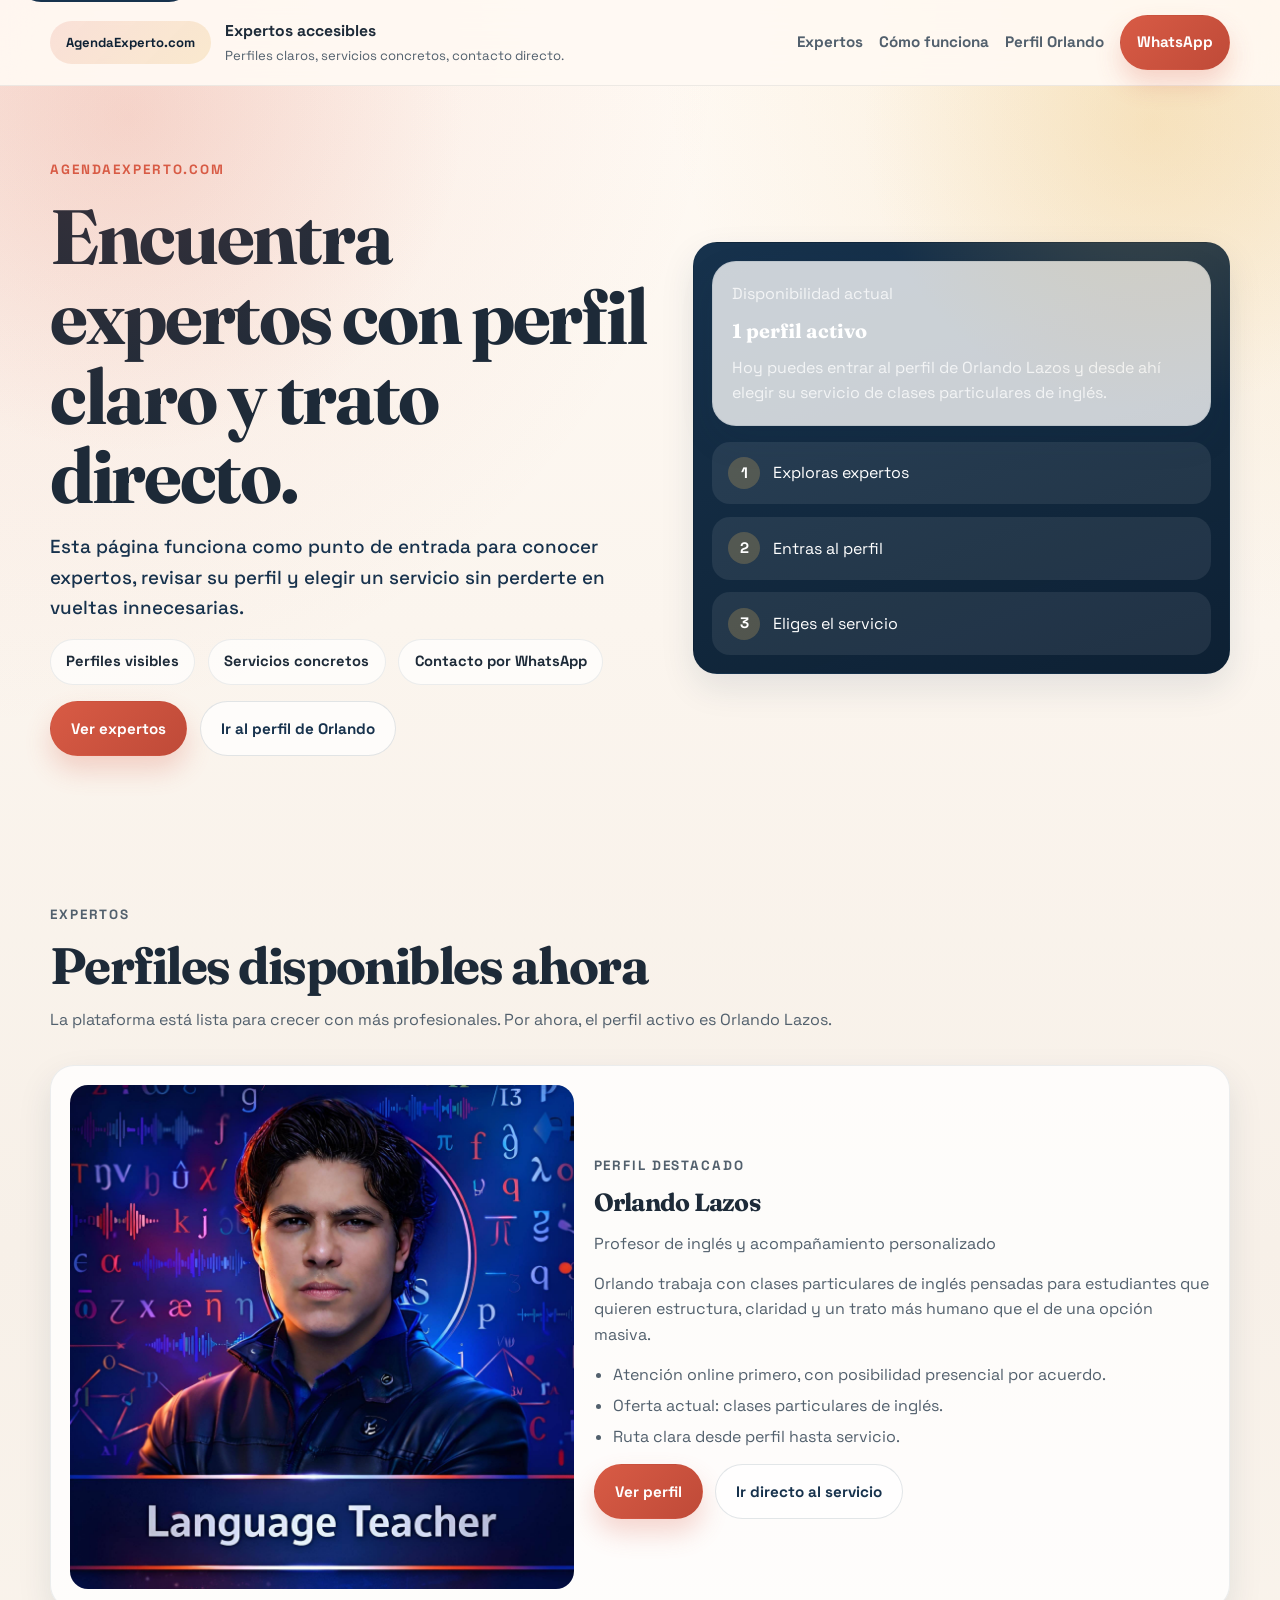
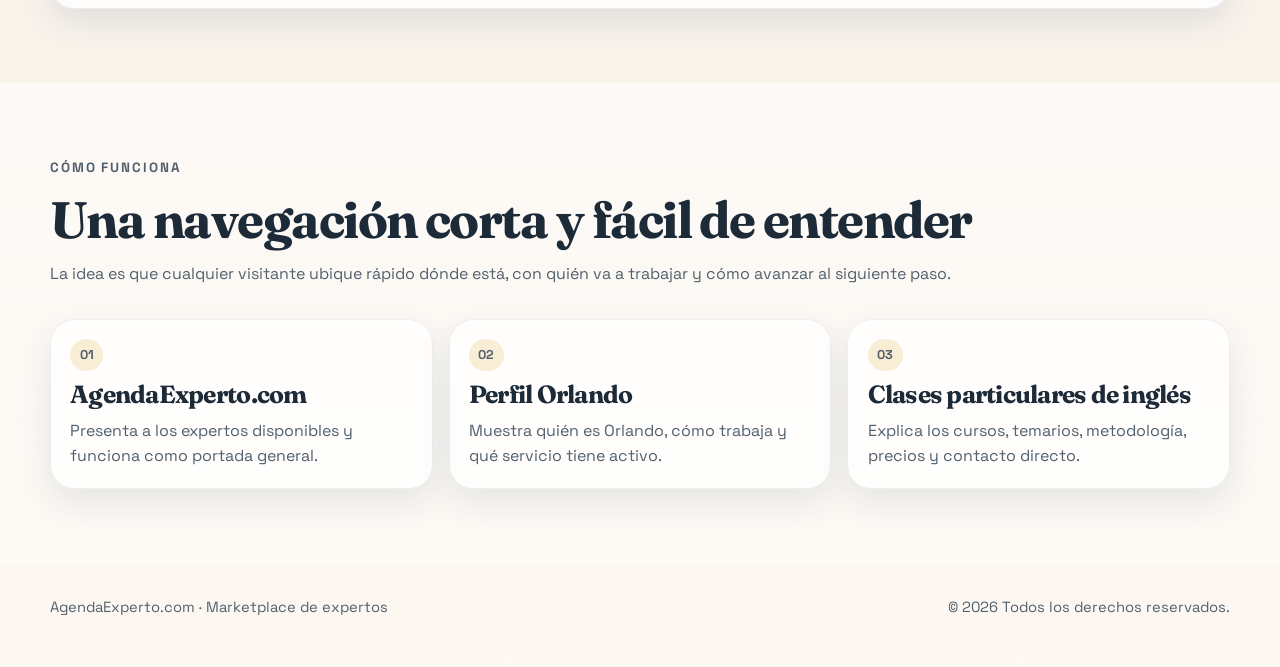
==== commit 44d80cff: "Falta documentar_ amplia términos y fotos expandibles" ====
--- a/2_Code_Tools/website/index.html
+++ b/2_Code_Tools/website/index.html
@@ -3,31 +3,30 @@
   <head>
     <meta charset="UTF-8" />
     <meta name="viewport" content="width=device-width, initial-scale=1.0" />
-    <title>AgendaExperto.com | Clases particulares de inglés con Orlando</title>
+    <title>AgendaExperto.com | Encuentra expertos</title>
     <meta
       name="description"
-      content="Clases particulares de inglés con Orlando. Curso conversacional, curso de inglés profesional, temarios visibles, credenciales y contacto directo por WhatsApp."
+      content="AgendaExperto.com es la portada para descubrir expertos y elegir el servicio adecuado. Por ahora encontrarás el perfil de Orlando Lazos y sus clases particulares de inglés."
     />
     <link rel="preconnect" href="https://fonts.googleapis.com" />
     <link rel="preconnect" href="https://fonts.gstatic.com" crossorigin />
     <link
-      href="https://fonts.googleapis.com/css2?family=Manrope:wght@400;500;600;700;800&family=Sora:wght@600;700;800&display=swap"
+      href="https://fonts.googleapis.com/css2?family=Fraunces:opsz,wght@9..144,600;9..144,700&family=Space+Grotesk:wght@400;500;700&display=swap"
       rel="stylesheet"
     />
     <link rel="stylesheet" href="styles.css" />
-    <script src="content/site-data.js" defer></script>
     <script src="main.js" defer></script>
   </head>
   <body>
     <a class="skip-link" href="#main-content">Saltar al contenido</a>
 
-    <header class="site-header" id="top">
+    <header class="site-header">
       <div class="container header-row">
-        <a class="brand" href="#top" aria-label="Ir al inicio">
-          <span class="brand-domain" id="brand-domain"></span>
+        <a class="brand" href="index.html" aria-label="Ir al inicio">
+          <span class="brand-badge">AgendaExperto.com</span>
           <span class="brand-copy">
-            <strong id="brand-name"></strong>
-            <span id="brand-tagline"></span>
+            <strong>Expertos accesibles</strong>
+            <span>Perfiles claros, servicios concretos, contacto directo.</span>
           </span>
         </a>
 
@@ -36,265 +35,137 @@
           type="button"
           aria-expanded="false"
           aria-controls="site-nav"
+          data-nav-toggle
         >
           <span></span>
           <span></span>
           <span></span>
         </button>
 
-        <nav class="site-nav" id="site-nav" aria-label="Principal">
-          <div class="site-nav-links" id="nav-links"></div>
+        <nav class="site-nav" id="site-nav" aria-label="Principal" data-nav>
+          <div class="site-nav-links">
+            <a href="index.html#expertos">Expertos</a>
+            <a href="index.html#como-funciona">Cómo funciona</a>
+            <a href="orlando.html" data-nav-link>Perfil Orlando</a>
+          </div>
           <a
-            class="button button-primary nav-cta"
-            id="nav-whatsapp"
-            href="#"
+            class="button button-primary button-small"
+            href="https://wa.me/526271123548?text=Hola%2C%20quiero%20informaci%C3%B3n%20sobre%20los%20servicios%20de%20AgendaExperto.com."
             target="_blank"
             rel="noreferrer"
-          ></a>
+          >
+            WhatsApp
+          </a>
         </nav>
       </div>
     </header>
 
     <main id="main-content">
-      <section class="section hero">
-        <div class="container hero-grid">
+      <section class="hero section">
+        <div class="container page-grid page-grid--hero">
           <div class="hero-copy">
-            <p class="eyebrow" id="hero-eyebrow"></p>
-            <h1 id="hero-title"></h1>
-            <p class="hero-subtitle" id="hero-subtitle"></p>
-            <p class="hero-description" id="hero-description"></p>
-            <div class="pill-row" id="hero-pills"></div>
-
+            <p class="eyebrow">AgendaExperto.com</p>
+            <h1>Encuentra expertos con perfil claro y trato directo.</h1>
+            <p class="lead">
+              Esta página funciona como punto de entrada para conocer expertos,
+              revisar su perfil y elegir un servicio sin perderte en vueltas
+              innecesarias.
+            </p>
+            <div class="pill-row">
+              <span class="pill">Perfiles visibles</span>
+              <span class="pill">Servicios concretos</span>
+              <span class="pill">Contacto por WhatsApp</span>
+            </div>
             <div class="action-row">
-              <a
-                class="button button-primary"
-                id="hero-whatsapp"
-                href="#"
-                target="_blank"
-                rel="noreferrer"
-              ></a>
-              <a class="button button-secondary" href="#curricula">Ver temarios</a>
+              <a class="button button-primary" href="#expertos">Ver expertos</a>
+              <a class="button button-secondary" href="orlando.html">Ir al perfil de Orlando</a>
             </div>
-
-            <div class="stats-grid" id="hero-stats"></div>
           </div>
 
-          <div class="hero-visual">
-            <div class="hero-portrait-frame">
-              <img
-                class="hero-portrait"
-                id="hero-portrait"
-                src=""
-                alt="Retrato de Orlando"
-              />
-              <div class="hero-floating-note" id="hero-floating-note"></div>
+          <div class="hero-panel hero-panel--marketplace">
+            <div class="stack-card">
+              <span class="stack-card__label">Disponibilidad actual</span>
+              <strong>1 perfil activo</strong>
+              <p>
+                Hoy puedes entrar al perfil de Orlando Lazos y desde ahí elegir su
+                servicio de clases particulares de inglés.
+              </p>
             </div>
-
-            <div class="domain-card">
-              <span class="domain-card__label">Dominio visible</span>
-              <strong class="domain-card__value">AgendaExperto.com</strong>
-              <p class="domain-card__copy">
-                Clases personalizadas online con posibilidad presencial en Parral
-                por acuerdo.
-              </p>
+            <div class="steps-mini">
+              <div><strong>1</strong><span>Exploras expertos</span></div>
+              <div><strong>2</strong><span>Entras al perfil</span></div>
+              <div><strong>3</strong><span>Eliges el servicio</span></div>
             </div>
           </div>
         </div>
       </section>
 
-      <section class="section" id="cursos">
+      <section class="section" id="expertos">
         <div class="container">
           <div class="section-head">
-            <p class="section-kicker">Cursos</p>
-            <h2>Dos rutas claras para elegir sin confusión</h2>
-            <p id="course-overview-lead"></p>
+            <p class="section-kicker">Expertos</p>
+            <h2>Perfiles disponibles ahora</h2>
+            <p>
+              La plataforma está lista para crecer con más profesionales. Por
+              ahora, el perfil activo es Orlando Lazos.
+            </p>
           </div>
 
-          <div class="course-overview-grid" id="course-overview"></div>
+          <article class="feature-card profile-card">
+            <div class="profile-card__media">
+              <img src="assets/images/orlando-portrait.png" alt="Retrato de Orlando Lazos" />
+            </div>
+
+            <div class="profile-card__content">
+              <p class="card-kicker">Perfil destacado</p>
+              <h3>Orlando Lazos</h3>
+              <p class="profile-card__role">Profesor de inglés y acompañamiento personalizado</p>
+              <p>
+                Orlando trabaja con clases particulares de inglés pensadas para
+                estudiantes que quieren estructura, claridad y un trato más humano
+                que el de una opción masiva.
+              </p>
+              <ul class="bullet-list">
+                <li>Atención online primero, con posibilidad presencial por acuerdo.</li>
+                <li>Oferta actual: clases particulares de inglés.</li>
+                <li>Ruta clara desde perfil hasta servicio.</li>
+              </ul>
+              <div class="action-row">
+                <a class="button button-primary" href="orlando.html">Ver perfil</a>
+                <a class="button button-secondary" href="english-classes.html">Ir directo al servicio</a>
+              </div>
+            </div>
+          </article>
         </div>
       </section>
 
-      <section class="section section-surface" id="curso-conversacional">
+      <section class="section section-surface" id="como-funciona">
         <div class="container">
-          <div class="split-head">
-            <div>
-              <p class="section-kicker">Ruta 1</p>
-              <h2 id="conversational-title"></h2>
-              <p class="section-copy" id="conversational-description"></p>
-            </div>
-
-            <div class="focus-card">
-              <strong>Resultado esperado</strong>
-              <p>
-                Una base funcional y usable del inglés para entender, expresarte y
-                seguir avanzando con mejor dirección.
-              </p>
-            </div>
-          </div>
-
-          <div class="card-grid card-grid--two" id="conversational-modalities"></div>
-
-          <div class="section-subhead">
-            <h3>Intensidades disponibles</h3>
+          <div class="section-head">
+            <p class="section-kicker">Cómo funciona</p>
+            <h2>Una navegación corta y fácil de entender</h2>
             <p>
-              El ritmo cambia, pero la estructura del curso sigue siendo clara y
-              personalizable.
+              La idea es que cualquier visitante ubique rápido dónde está, con
+              quién va a trabajar y cómo avanzar al siguiente paso.
             </p>
           </div>
 
-          <div class="card-grid card-grid--three" id="conversational-intensities"></div>
-          <div class="tag-list" id="conversational-results"></div>
-        </div>
-      </section>
-
-      <section class="section" id="curso-profesional">
-        <div class="container">
-          <div class="split-head">
-            <div>
-              <p class="section-kicker">Ruta 2</p>
-              <h2 id="professional-title"></h2>
-              <p class="section-copy" id="professional-description"></p>
-            </div>
-
-            <div class="focus-card focus-card--accent">
-              <strong>Enfoque recomendado</strong>
-              <p id="professional-recommendation"></p>
-            </div>
-          </div>
-
-          <div class="card-grid card-grid--three" id="professional-modules"></div>
-          <div class="tag-list" id="professional-results"></div>
-        </div>
-      </section>
-
-      <section class="section section-dark" id="curricula">
-        <div class="container">
-          <div class="section-head">
-            <p class="section-kicker">Temarios</p>
-            <h2>Visible para que sepas qué vas a estudiar</h2>
-            <p id="curricula-note"></p>
-          </div>
-
-          <div class="curricula-stack" id="curricula-list"></div>
-        </div>
-      </section>
-
-      <section class="section" id="metodologia">
-        <div class="container">
-          <div class="section-head">
-            <p class="section-kicker">Metodología</p>
-            <h2>Clases particulares con estructura, criterio y seguimiento</h2>
-            <p id="methodology-lead"></p>
-          </div>
-
-          <div class="card-grid card-grid--four" id="methodology-grid"></div>
-        </div>
-      </section>
-
-      <section class="section section-surface" id="sobre-orlando">
-        <div class="container about-grid">
-          <div class="about-copy">
-            <p class="section-kicker">Sobre Orlando</p>
-            <h2 id="about-title"></h2>
-            <div id="about-paragraphs"></div>
-            <div class="highlight-grid" id="about-highlights"></div>
-          </div>
-
-          <div class="about-visual">
-            <img class="about-image" id="about-image" src="" alt="Portada de la academia" />
-          </div>
-        </div>
-      </section>
-
-      <section class="section" id="credenciales">
-        <div class="container">
-          <div class="section-head">
-            <p class="section-kicker">Credenciales</p>
-            <h2>Soporte visible de formación y dominio del idioma</h2>
-            <p id="credentials-lead"></p>
-          </div>
-
-          <div class="card-grid card-grid--two" id="credentials-grid"></div>
-        </div>
-      </section>
-
-      <section class="section section-surface" id="precios">
-        <div class="container">
-          <div class="split-head">
-            <div>
-              <p class="section-kicker">Precios</p>
-              <h2>Rangos visibles y conversación honesta desde el inicio</h2>
-              <p class="section-copy" id="pricing-lead"></p>
-            </div>
-
-            <div class="focus-card">
-              <strong>Sesión informativa</strong>
-              <p>
-                Sin costo. Sirve para ubicar tu meta, tu nivel y la ruta que mejor
-                te conviene.
-              </p>
-            </div>
-          </div>
-
-          <div class="card-grid card-grid--three" id="pricing-cards"></div>
-          <div class="tag-list" id="pricing-notes"></div>
-
-          <div class="action-row action-row--center">
-            <a
-              class="button button-primary"
-              id="pricing-whatsapp"
-              href="#"
-              target="_blank"
-              rel="noreferrer"
-            ></a>
-            <a class="button button-secondary" href="#contacto">Ver contacto</a>
-          </div>
-        </div>
-      </section>
-
-      <section class="section" id="faq">
-        <div class="container">
-          <div class="section-head">
-            <p class="section-kicker">FAQ</p>
-            <h2>Preguntas rápidas antes de escribir</h2>
-            <p>
-              La idea es que puedas orientarte rápido y pasar a una conversación más
-              útil.
-            </p>
-          </div>
-
-          <div class="faq-stack" id="faq-list"></div>
-        </div>
-      </section>
-
-      <section class="section section-dark" id="contacto">
-        <div class="container">
-          <div class="contact-grid">
-            <div class="contact-copy">
-              <p class="section-kicker">Contacto</p>
-              <h2 id="closing-title"></h2>
-              <p id="closing-description"></p>
-
-              <div class="action-row">
-                <a
-                  class="button button-primary"
-                  id="closing-whatsapp"
-                  href="#"
-                  target="_blank"
-                  rel="noreferrer"
-                ></a>
-                <a
-                  class="button button-secondary"
-                  href="https://agendaexperto.com"
-                  target="_blank"
-                  rel="noreferrer"
-                >
-                  Visitar AgendaExperto.com
-                </a>
-              </div>
-            </div>
-
-            <div class="contact-cards" id="contact-grid"></div>
+          <div class="flow-grid">
+            <article class="info-card">
+              <span class="step-badge">01</span>
+              <h3>AgendaExperto.com</h3>
+              <p>Presenta a los expertos disponibles y funciona como portada general.</p>
+            </article>
+            <article class="info-card">
+              <span class="step-badge">02</span>
+              <h3>Perfil Orlando</h3>
+              <p>Muestra quién es Orlando, cómo trabaja y qué servicio tiene activo.</p>
+            </article>
+            <article class="info-card">
+              <span class="step-badge">03</span>
+              <h3>Clases particulares de inglés</h3>
+              <p>Explica los cursos, temarios, metodología, precios y contacto directo.</p>
+            </article>
           </div>
         </div>
       </section>
@@ -302,61 +173,9 @@
 
     <footer class="site-footer">
       <div class="container footer-row">
-        <p>AgendaExperto.com · Clases particulares de inglés con Orlando</p>
-        <p>© <span id="footer-year"></span> Todos los derechos reservados.</p>
+        <p>AgendaExperto.com · Marketplace de expertos</p>
+        <p>© <span data-year></span> Todos los derechos reservados.</p>
       </div>
     </footer>
-
-    <div class="sticky-cta">
-      <div class="container sticky-cta__inner">
-        <div>
-          <strong>Sesión informativa sin costo</strong>
-          <span>Escríbeme por WhatsApp y te oriento según tu meta.</span>
-        </div>
-        <a
-          class="button button-primary button-small"
-          id="sticky-whatsapp"
-          href="#"
-          target="_blank"
-          rel="noreferrer"
-        ></a>
-      </div>
-    </div>
-
-    <div class="modal" id="credential-modal" hidden>
-      <div class="modal__backdrop" data-close-modal></div>
-      <div
-        class="modal__dialog"
-        role="dialog"
-        aria-modal="true"
-        aria-labelledby="credential-modal-title"
-      >
-        <button
-          class="modal__close"
-          type="button"
-          aria-label="Cerrar visor"
-          data-close-modal
-        >
-          ×
-        </button>
-
-        <div class="modal__header">
-          <p class="section-kicker">Credencial</p>
-          <h3 id="credential-modal-title"></h3>
-        </div>
-
-        <iframe id="credential-frame" title="Visor de credencial"></iframe>
-
-        <a
-          class="button button-secondary modal__link"
-          id="credential-download"
-          href="#"
-          target="_blank"
-          rel="noreferrer"
-        >
-          Abrir PDF en una pestaña nueva
-        </a>
-      </div>
-    </div>
   </body>
 </html>
--- a/2_Code_Tools/website/styles.css
+++ b/2_Code_Tools/website/styles.css
@@ -1,23 +1,23 @@
 :root {
-  --bg: #f3f6fb;
-  --surface: rgba(255, 255, 255, 0.88);
+  --bg: #f7f0e8;
+  --bg-soft: #fffaf4;
+  --surface: rgba(255, 255, 255, 0.78);
   --surface-strong: #ffffff;
-  --ink: #0f2348;
-  --ink-soft: #4c5c79;
-  --ink-inverse: #f7f9ff;
-  --line: rgba(15, 35, 72, 0.12);
-  --navy: #10234a;
-  --navy-deep: #09152f;
-  --blue: #2754d7;
-  --blue-soft: rgba(39, 84, 215, 0.12);
-  --red: #c42539;
-  --red-soft: rgba(196, 37, 57, 0.12);
-  --shadow-lg: 0 24px 60px rgba(8, 21, 47, 0.16);
-  --shadow-md: 0 16px 30px rgba(8, 21, 47, 0.11);
-  --radius-lg: 32px;
-  --radius-md: 20px;
+  --ink: #1d2a38;
+  --ink-soft: #52606d;
+  --line: rgba(29, 42, 56, 0.1);
+  --navy: #17324d;
+  --navy-strong: #0f2235;
+  --coral: #d85b45;
+  --gold: #e8b85c;
+  --mint: #e1f1ea;
+  --shadow-lg: 0 22px 60px rgba(23, 50, 77, 0.14);
+  --shadow-md: 0 14px 34px rgba(23, 50, 77, 0.1);
+  --radius-xl: 34px;
+  --radius-lg: 24px;
+  --radius-md: 18px;
   --radius-sm: 14px;
-  --max-width: 1120px;
+  --max-width: 1180px;
 }
 
 *,
@@ -33,14 +33,13 @@
 body {
   margin: 0;
   min-width: 320px;
+  color: var(--ink);
+  font-family: "Space Grotesk", "Segoe UI", sans-serif;
+  line-height: 1.6;
   background:
-    radial-gradient(circle at top left, rgba(39, 84, 215, 0.12), transparent 28%),
-    radial-gradient(circle at top right, rgba(196, 37, 57, 0.12), transparent 28%),
-    linear-gradient(180deg, #fbfcff 0%, #edf2fa 100%);
-  color: var(--ink);
-  font-family: "Manrope", "Segoe UI", sans-serif;
-  line-height: 1.6;
-  padding-bottom: 6.5rem;
+    radial-gradient(circle at 0% 0%, rgba(216, 91, 69, 0.12), transparent 28%),
+    radial-gradient(circle at 100% 0%, rgba(232, 184, 92, 0.22), transparent 24%),
+    linear-gradient(180deg, #fffaf4 0%, #f7f0e8 55%, #fdf8f1 100%);
 }
 
 img {
@@ -60,152 +59,97 @@
   font: inherit;
 }
 
+h1,
+h2,
+h3,
+h4,
+p,
+ul {
+  margin: 0;
+}
+
+h1,
+h2,
+h3,
+h4 {
+  font-family: "Fraunces", Georgia, serif;
+  line-height: 1.04;
+  letter-spacing: -0.03em;
+}
+
+h1 {
+  font-size: clamp(2.8rem, 6vw, 5.2rem);
+}
+
+h2 {
+  font-size: clamp(2rem, 4vw, 3.2rem);
+}
+
+h3 {
+  font-size: clamp(1.2rem, 2.4vw, 1.55rem);
+}
+
 .container {
   width: min(var(--max-width), calc(100% - 2rem));
-  margin: 0 auto;
+  margin-inline: auto;
 }
 
 .skip-link {
   position: absolute;
   left: 1rem;
   top: -3rem;
-  z-index: 999;
+  z-index: 1000;
   padding: 0.75rem 1rem;
   border-radius: 999px;
   background: var(--navy);
   color: #fff;
-  transition: top 0.2s ease;
 }
 
 .skip-link:focus {
   top: 1rem;
-}
-
-.section {
-  padding: 4.5rem 0;
-  position: relative;
-}
-
-.section-surface {
-  background: linear-gradient(180deg, rgba(255, 255, 255, 0.92), rgba(248, 251, 255, 0.94));
-  border-top: 1px solid rgba(255, 255, 255, 0.5);
-  border-bottom: 1px solid rgba(255, 255, 255, 0.5);
-}
-
-.section-dark {
-  background:
-    radial-gradient(circle at top right, rgba(39, 84, 215, 0.22), transparent 20%),
-    radial-gradient(circle at bottom left, rgba(196, 37, 57, 0.16), transparent 18%),
-    linear-gradient(180deg, var(--navy) 0%, var(--navy-deep) 100%);
-  color: var(--ink-inverse);
-}
-
-.section-kicker,
-.eyebrow {
-  margin: 0 0 0.85rem;
-  color: var(--red);
-  font-size: 0.86rem;
-  font-weight: 800;
-  letter-spacing: 0.14em;
-  text-transform: uppercase;
-}
-
-h1,
-h2,
-h3,
-h4 {
-  margin: 0;
-  font-family: "Sora", "Trebuchet MS", sans-serif;
-  line-height: 1.08;
-}
-
-h1 {
-  font-size: clamp(2.8rem, 6vw, 5.2rem);
-  letter-spacing: -0.04em;
-}
-
-h2 {
-  font-size: clamp(2rem, 4vw, 3.3rem);
-  letter-spacing: -0.04em;
-}
-
-h3 {
-  font-size: clamp(1.2rem, 3vw, 1.6rem);
-}
-
-p {
-  margin: 0;
-}
-
-.section-head,
-.section-subhead,
-.split-head {
-  display: grid;
-  gap: 1rem;
-  margin-bottom: 2rem;
-}
-
-.section-head p,
-.section-copy,
-.hero-description,
-.hero-subtitle,
-.focus-card p,
-.card p,
-.tag-list,
-.faq-stack details p,
-.contact-copy p,
-.contact-card p,
-.credential-card p {
-  color: inherit;
-  opacity: 0.92;
 }
 
 .site-header {
   position: sticky;
   top: 0;
-  z-index: 50;
-  backdrop-filter: blur(16px);
-  background: rgba(243, 246, 251, 0.82);
-  border-bottom: 1px solid rgba(15, 35, 72, 0.08);
+  z-index: 30;
+  backdrop-filter: blur(18px);
+  background: rgba(255, 250, 244, 0.84);
+  border-bottom: 1px solid rgba(29, 42, 56, 0.08);
 }
 
 .header-row {
+  min-height: 5.3rem;
   display: flex;
   align-items: center;
   gap: 1rem;
-  min-height: 5.25rem;
 }
 
 .brand {
+  min-width: 0;
   display: flex;
   align-items: center;
   gap: 0.9rem;
-  min-width: 0;
   flex: 1 1 auto;
 }
 
-.brand-domain {
-  display: inline-flex;
-  align-items: center;
-  justify-content: center;
-  padding: 0.68rem 1rem;
+.brand-badge {
+  padding: 0.7rem 1rem;
   border-radius: 999px;
-  background: linear-gradient(135deg, rgba(39, 84, 215, 0.12), rgba(196, 37, 57, 0.14));
-  color: var(--navy);
+  background: linear-gradient(135deg, rgba(216, 91, 69, 0.14), rgba(232, 184, 92, 0.24));
+  color: var(--navy-strong);
   font-size: 0.82rem;
-  font-weight: 800;
-  letter-spacing: 0.04em;
+  font-weight: 700;
   white-space: nowrap;
 }
 
 .brand-copy {
   min-width: 0;
-  display: flex;
-  flex-direction: column;
+  display: grid;
+  gap: 0.1rem;
 }
 
 .brand-copy strong {
-  font-family: "Sora", sans-serif;
   font-size: 0.98rem;
 }
 
@@ -227,13 +171,14 @@
 }
 
 .site-nav-links a {
+  color: var(--ink-soft);
   font-size: 0.95rem;
   font-weight: 700;
-  color: var(--ink-soft);
 }
 
 .site-nav-links a:hover,
-.site-nav-links a:focus-visible {
+.site-nav-links a:focus-visible,
+.site-nav-links a.is-current {
   color: var(--navy);
 }
 
@@ -241,32 +186,132 @@
   display: none;
   width: 3rem;
   height: 3rem;
+  border: 0;
   padding: 0;
-  border: 0;
-  border-radius: 16px;
-  background: rgba(15, 35, 72, 0.07);
+  border-radius: 14px;
+  background: rgba(23, 50, 77, 0.08);
   color: var(--navy);
 }
 
 .nav-toggle span {
   display: block;
-  width: 1.25rem;
+  width: 1.3rem;
   height: 2px;
-  margin: 0.3rem auto;
+  margin: 0.28rem auto;
   border-radius: 999px;
   background: currentColor;
+}
+
+.section {
+  padding: 4.6rem 0;
+}
+
+.section-surface {
+  background: linear-gradient(180deg, rgba(255, 255, 255, 0.58), rgba(255, 255, 255, 0.28));
+  border-block: 1px solid rgba(255, 255, 255, 0.45);
+}
+
+.hero {
+  position: relative;
+  overflow: hidden;
+}
+
+.hero::before {
+  content: "";
+  position: absolute;
+  inset: 0 0 auto;
+  height: 24rem;
+  background:
+    radial-gradient(circle at 10% 8%, rgba(216, 91, 69, 0.16), transparent 28%),
+    radial-gradient(circle at 90% 10%, rgba(232, 184, 92, 0.24), transparent 24%);
+  pointer-events: none;
+}
+
+.hero--service::after {
+  content: "";
+  position: absolute;
+  right: -8rem;
+  top: 4rem;
+  width: 20rem;
+  height: 20rem;
+  border-radius: 50%;
+  background: radial-gradient(circle, rgba(23, 50, 77, 0.08), transparent 68%);
+  pointer-events: none;
+}
+
+.page-grid {
+  display: grid;
+  gap: 2rem;
+  grid-template-columns: minmax(0, 1fr) minmax(300px, 0.88fr);
+  align-items: start;
+}
+
+.page-grid--hero {
+  align-items: center;
+}
+
+.hero-copy,
+.content-stack {
+  display: grid;
+  gap: 1rem;
+}
+
+.eyebrow,
+.section-kicker,
+.card-kicker {
+  color: var(--coral);
+  font-size: 0.84rem;
+  font-weight: 700;
+  letter-spacing: 0.14em;
+  text-transform: uppercase;
+}
+
+.lead {
+  max-width: 42rem;
+  font-size: 1.18rem;
+  color: var(--navy);
+  font-weight: 500;
+}
+
+.support-copy,
+.section-head p,
+.profile-card__role,
+.bullet-list,
+.topic-card p,
+.price-card p,
+.info-card p,
+.stack-card p,
+.feature-card p {
+  color: var(--ink-soft);
+}
+
+.pill-row,
+.badge-row,
+.action-row {
+  display: flex;
+  flex-wrap: wrap;
+  gap: 0.8rem;
+}
+
+.pill {
+  padding: 0.65rem 0.95rem;
+  border-radius: 999px;
+  background: rgba(255, 255, 255, 0.68);
+  border: 1px solid rgba(23, 50, 77, 0.08);
+  font-size: 0.92rem;
+  font-weight: 700;
 }
 
 .button {
   display: inline-flex;
   align-items: center;
   justify-content: center;
-  gap: 0.55rem;
   min-height: 3.2rem;
-  padding: 0.85rem 1.2rem;
+  padding: 0.9rem 1.25rem;
   border: 1px solid transparent;
   border-radius: 999px;
-  font-weight: 800;
+  font-size: 0.95rem;
+  font-weight: 700;
   text-align: center;
   transition:
     transform 0.2s ease,
@@ -281,546 +326,495 @@
 }
 
 .button-primary {
-  background: linear-gradient(135deg, var(--red), #db4457);
+  background: linear-gradient(135deg, var(--coral), #bf4a38);
   color: #fff;
-  box-shadow: 0 14px 24px rgba(196, 37, 57, 0.28);
-}
-
-.button-primary:hover,
-.button-primary:focus-visible {
-  box-shadow: 0 18px 30px rgba(196, 37, 57, 0.35);
+  box-shadow: 0 14px 26px rgba(216, 91, 69, 0.24);
 }
 
 .button-secondary {
-  background: rgba(255, 255, 255, 0.6);
-  border-color: rgba(15, 35, 72, 0.15);
+  background: rgba(255, 255, 255, 0.72);
+  border-color: rgba(23, 50, 77, 0.12);
   color: var(--navy);
 }
 
 .button-small {
-  min-height: 2.9rem;
+  min-height: 2.8rem;
   padding-inline: 1rem;
 }
 
-.hero {
+.stats-grid,
+.flow-grid,
+.highlight-grid,
+.topic-grid,
+.price-grid,
+.contact-list {
+  display: grid;
+  gap: 1rem;
+}
+
+.stats-grid {
+  grid-template-columns: repeat(2, minmax(0, 1fr));
+}
+
+.stat-card,
+.info-card,
+.stack-card,
+.feature-card,
+.highlight-card,
+.price-card,
+.accordion-item,
+.topic-card,
+.media-card,
+.hero-panel {
+  border-radius: var(--radius-lg);
+  border: 1px solid rgba(23, 50, 77, 0.08);
+  background: var(--surface);
+  box-shadow: var(--shadow-md);
+}
+
+.stat-card,
+.info-card,
+.stack-card,
+.highlight-card,
+.price-card,
+.topic-card {
+  padding: 1.2rem;
+}
+
+.stat-card strong,
+.price-card strong,
+.stack-card strong,
+.highlight-card strong,
+.info-card strong {
+  display: block;
+  font-family: "Fraunces", Georgia, serif;
+  font-size: 1.25rem;
+}
+
+.stat-card span,
+.highlight-card span,
+.info-card span,
+.stack-card__label,
+.price-card span {
+  color: var(--ink-soft);
+}
+
+.hero-panel {
+  padding: 1.15rem;
+  display: grid;
+  gap: 1rem;
+}
+
+.hero-panel--profile img,
+.portrait-panel img,
+.media-card img,
+.service-card img,
+.profile-card__media img,
+.service-feature__media img {
+  width: 100%;
+  height: 100%;
+  object-fit: cover;
+  border-radius: calc(var(--radius-lg) - 6px);
+}
+
+.hero-panel--marketplace {
+  background:
+    linear-gradient(160deg, rgba(23, 50, 77, 0.95), rgba(13, 31, 49, 0.94)),
+    var(--navy);
+  color: #fff;
+}
+
+.hero-panel--marketplace p,
+.hero-panel--marketplace .stack-card__label {
+  color: rgba(255, 255, 255, 0.76);
+}
+
+.steps-mini {
+  display: grid;
+  gap: 0.8rem;
+}
+
+.steps-mini div {
+  display: flex;
+  align-items: center;
+  gap: 0.8rem;
+  padding: 0.95rem 1rem;
+  border-radius: 18px;
+  background: rgba(255, 255, 255, 0.08);
+}
+
+.steps-mini strong {
+  width: 2rem;
+  height: 2rem;
+  border-radius: 50%;
+  display: inline-grid;
+  place-items: center;
+  background: rgba(232, 184, 92, 0.24);
+  font-size: 0.95rem;
+}
+
+.stack-card {
+  display: grid;
+  gap: 0.5rem;
+}
+
+.stack-card--soft {
+  background: linear-gradient(145deg, rgba(255, 255, 255, 0.78), rgba(225, 241, 234, 0.72));
+}
+
+.feature-card {
+  display: grid;
+  grid-template-columns: minmax(260px, 0.9fr) minmax(0, 1.1fr);
+  gap: 1.2rem;
+  padding: 1.2rem;
+}
+
+.profile-card__content,
+.service-feature__content {
+  display: grid;
+  gap: 0.9rem;
+  align-content: center;
+}
+
+.bullet-list {
+  padding-left: 1.2rem;
+}
+
+.bullet-list li + li {
+  margin-top: 0.35rem;
+}
+
+.bullet-list--tight li + li {
+  margin-top: 0.24rem;
+}
+
+.section-head {
+  display: grid;
+  gap: 0.9rem;
+  margin-bottom: 2rem;
+}
+
+.section-head--compact {
+  margin-bottom: 0;
+}
+
+.flow-grid {
+  grid-template-columns: repeat(3, minmax(0, 1fr));
+}
+
+.info-card {
+  display: grid;
+  gap: 0.65rem;
+}
+
+.info-card--compact {
+  min-height: 100%;
+}
+
+.step-badge {
+  width: fit-content;
+  padding: 0.38rem 0.6rem;
+  border-radius: 999px;
+  background: rgba(232, 184, 92, 0.25);
+  color: var(--navy);
+  font-size: 0.8rem;
+  font-weight: 700;
+}
+
+.service-card-grid {
+  display: grid;
+  gap: 1rem;
+  grid-template-columns: repeat(2, minmax(0, 1fr));
+}
+
+.service-card {
   overflow: hidden;
-}
-
-.hero::before {
-  content: "";
+  border-radius: var(--radius-lg);
+  border: 1px solid rgba(23, 50, 77, 0.08);
+  background: rgba(255, 255, 255, 0.82);
+  box-shadow: var(--shadow-md);
+  display: grid;
+  grid-template-rows: auto 1fr;
+}
+
+.service-card__media {
+  position: relative;
+  display: block;
+  padding: 0;
+  border: 0;
+  background: none;
+  text-align: left;
+  cursor: zoom-in;
+}
+
+.service-card img {
+  display: block;
+  height: auto;
+  aspect-ratio: auto;
+  object-fit: contain;
+  background: linear-gradient(180deg, rgba(255, 255, 255, 0.96), rgba(247, 240, 232, 0.72));
+  padding: 0.7rem;
+}
+
+.service-card__zoom {
   position: absolute;
-  inset: 0 0 auto;
-  height: 22rem;
-  background:
-    radial-gradient(circle at 12% 16%, rgba(39, 84, 215, 0.12), transparent 28%),
-    radial-gradient(circle at 88% 8%, rgba(196, 37, 57, 0.12), transparent 24%);
-  pointer-events: none;
-}
-
-.hero-grid,
-.about-grid,
-.contact-grid {
-  display: grid;
-  gap: 2rem;
-}
-
-.hero-grid {
-  grid-template-columns: minmax(0, 1.15fr) minmax(320px, 0.85fr);
-  align-items: center;
-}
-
-.hero-copy {
-  display: grid;
-  gap: 1rem;
-}
-
-.hero-subtitle {
-  max-width: 48rem;
-  font-size: 1.15rem;
-  color: var(--navy);
-  font-weight: 700;
-}
-
-.hero-description {
-  max-width: 44rem;
-  color: var(--ink-soft);
-  font-size: 1.02rem;
-}
-
-.pill-row,
-.tag-list {
-  display: flex;
-  flex-wrap: wrap;
-  gap: 0.65rem;
-}
-
-.pill,
-.tag {
+  right: 1rem;
+  bottom: 1rem;
   display: inline-flex;
   align-items: center;
-  gap: 0.45rem;
-  padding: 0.65rem 0.9rem;
+  gap: 0.35rem;
+  padding: 0.45rem 0.7rem;
   border-radius: 999px;
-  background: rgba(255, 255, 255, 0.72);
-  border: 1px solid rgba(15, 35, 72, 0.09);
-  font-size: 0.92rem;
-  font-weight: 700;
-  color: var(--ink);
-}
-
-.section-dark .pill,
-.section-dark .tag {
-  background: rgba(255, 255, 255, 0.08);
-  border-color: rgba(255, 255, 255, 0.1);
+  background: rgba(23, 50, 77, 0.84);
   color: #fff;
-}
-
-.action-row {
-  display: flex;
-  flex-wrap: wrap;
-  gap: 0.85rem;
-}
-
-.action-row--center {
-  justify-content: center;
-}
-
-.stats-grid {
-  display: grid;
-  grid-template-columns: repeat(2, minmax(0, 1fr));
-  gap: 0.9rem;
-  margin-top: 0.25rem;
-}
-
-.stat-card,
-.card,
-.focus-card,
-.overview-card,
-.curriculum-panel,
-.credential-card,
-.contact-card {
+  font-size: 0.82rem;
+  font-weight: 700;
+  box-shadow: 0 10px 18px rgba(23, 50, 77, 0.22);
+}
+
+.service-card__body {
+  display: grid;
+  gap: 0.7rem;
+  padding: 1.1rem;
+}
+
+.route-diagram {
+  display: grid;
+  grid-template-columns: repeat(7, minmax(0, 1fr));
+  gap: 0.8rem;
+  align-items: center;
+}
+
+.route-step {
+  padding: 1.05rem;
+  min-height: 100%;
   border-radius: var(--radius-md);
-  border: 1px solid rgba(15, 35, 72, 0.08);
-  background: var(--surface);
-  box-shadow: var(--shadow-md);
-}
-
-.stat-card {
-  padding: 1rem 1.1rem;
-}
-
-.stat-card strong {
-  display: block;
-  font-family: "Sora", sans-serif;
-  font-size: 1.45rem;
-}
-
-.stat-card span {
-  display: block;
-  color: var(--ink-soft);
-  font-size: 0.92rem;
-  font-weight: 600;
-}
-
-.hero-visual {
+  background: rgba(255, 255, 255, 0.8);
+  border: 1px solid rgba(23, 50, 77, 0.08);
+}
+
+.route-step span {
+  display: inline-flex;
+  margin-bottom: 0.55rem;
+  color: var(--coral);
+  font-size: 0.84rem;
+  font-weight: 700;
+  letter-spacing: 0.08em;
+}
+
+.route-arrow {
+  height: 2px;
+  background: linear-gradient(90deg, rgba(216, 91, 69, 0.18), rgba(23, 50, 77, 0.34));
+}
+
+.accordion-stack {
   display: grid;
   gap: 1rem;
 }
 
-.hero-portrait-frame {
-  position: relative;
+.accordion-item {
   overflow: hidden;
-  border-radius: clamp(2rem, 4vw, 3rem);
-  padding: 1rem;
-  background:
-    linear-gradient(150deg, rgba(39, 84, 215, 0.95), rgba(15, 35, 72, 0.97)),
-    #0a1733;
-  box-shadow: var(--shadow-lg);
-}
-
-.hero-portrait-frame::after {
-  content: "";
-  position: absolute;
-  inset: auto -2rem -4rem auto;
-  width: 11rem;
-  height: 11rem;
-  border-radius: 50%;
-  background: radial-gradient(circle, rgba(196, 37, 57, 0.42), transparent 65%);
-}
-
-.hero-portrait {
-  aspect-ratio: 1 / 1.08;
-  object-fit: cover;
-  width: 100%;
-  border-radius: calc(var(--radius-lg) - 0.5rem);
-}
-
-.hero-floating-note {
-  position: absolute;
-  left: 1.35rem;
-  right: 1.35rem;
-  bottom: 1.35rem;
-  padding: 0.85rem 1rem;
-  border-radius: 18px;
-  background: rgba(9, 21, 47, 0.72);
-  color: rgba(255, 255, 255, 0.92);
-  font-size: 0.92rem;
-  font-weight: 700;
-}
-
-.domain-card,
-.focus-card {
-  padding: 1.25rem 1.3rem;
-}
-
-.domain-card__label {
-  display: inline-block;
-  margin-bottom: 0.55rem;
-  color: var(--ink-soft);
-  font-size: 0.82rem;
-  font-weight: 800;
-  letter-spacing: 0.08em;
-  text-transform: uppercase;
-}
-
-.domain-card__value {
-  display: block;
-  font-family: "Sora", sans-serif;
-  font-size: 1.4rem;
-}
-
-.domain-card__copy {
-  margin-top: 0.45rem;
-  color: var(--ink-soft);
-}
-
-.focus-card {
-  max-width: 28rem;
-  background: linear-gradient(135deg, rgba(39, 84, 215, 0.08), rgba(196, 37, 57, 0.08));
-}
-
-.focus-card strong {
-  display: block;
-  margin-bottom: 0.45rem;
-  font-size: 1rem;
-}
-
-.focus-card--accent {
-  background: linear-gradient(135deg, rgba(15, 35, 72, 0.95), rgba(39, 84, 215, 0.92));
-  color: #fff;
-}
-
-.course-overview-grid,
-.card-grid,
-.highlight-grid,
-.contact-cards {
-  display: grid;
-  gap: 1rem;
-}
-
-.course-overview-grid {
-  grid-template-columns: repeat(2, minmax(0, 1fr));
-}
-
-.card-grid {
-  grid-template-columns: repeat(auto-fit, minmax(220px, 1fr));
-}
-
-.card-grid--two {
-  grid-template-columns: repeat(2, minmax(0, 1fr));
-}
-
-.card-grid--three {
-  grid-template-columns: repeat(3, minmax(0, 1fr));
-}
-
-.card-grid--four {
-  grid-template-columns: repeat(4, minmax(0, 1fr));
-}
-
-.overview-card,
-.card,
-.credential-card,
-.contact-card {
-  padding: 1.35rem;
-}
-
-.overview-card {
-  display: grid;
-  gap: 0.8rem;
-}
-
-.overview-card__label,
-.card__eyebrow {
-  display: inline-flex;
-  align-items: center;
-  width: fit-content;
-  padding: 0.4rem 0.65rem;
-  border-radius: 999px;
-  background: rgba(39, 84, 215, 0.1);
-  color: var(--blue);
-  font-size: 0.78rem;
-  font-weight: 800;
-  letter-spacing: 0.06em;
-  text-transform: uppercase;
-}
-
-.overview-card__subtitle,
-.card__meta {
-  color: var(--ink-soft);
-  font-size: 0.95rem;
-  font-weight: 700;
-}
-
-.overview-card ul,
-.card ul,
-.curriculum-group ol {
-  margin: 0;
-  padding-left: 1.15rem;
-}
-
-.overview-card li,
-.card li,
-.curriculum-group li {
-  margin: 0.3rem 0;
-}
-
-.card {
-  display: grid;
-  gap: 0.7rem;
-}
-
-.card strong,
-.credential-card strong,
-.contact-card strong {
-  font-size: 1.15rem;
-}
-
-.card__stat {
-  font-family: "Sora", sans-serif;
-  font-size: 1rem;
-  color: var(--navy);
-}
-
-.section-dark .card,
-.section-dark .overview-card,
-.section-dark .credential-card,
-.section-dark .contact-card,
-.section-dark .curriculum-panel,
-.section-dark .stat-card {
-  background: rgba(255, 255, 255, 0.08);
-  border-color: rgba(255, 255, 255, 0.08);
-  box-shadow: none;
-}
-
-.curricula-stack,
-.faq-stack {
-  display: grid;
-  gap: 1rem;
-}
-
-.curriculum-panel,
-.faq-item {
-  overflow: hidden;
-}
-
-.curriculum-panel summary,
-.faq-item summary {
+}
+
+.accordion-item summary {
   list-style: none;
   cursor: pointer;
-  padding: 1.15rem 1.35rem;
   display: flex;
-  align-items: center;
   justify-content: space-between;
   gap: 1rem;
-  font-weight: 800;
-}
-
-.curriculum-panel summary::-webkit-details-marker,
-.faq-item summary::-webkit-details-marker {
+  padding: 1.15rem 1.25rem;
+  font-weight: 700;
+}
+
+.accordion-item summary::-webkit-details-marker {
   display: none;
 }
 
-.curriculum-panel summary::after,
-.faq-item summary::after {
+.accordion-item summary::after {
   content: "+";
   font-size: 1.4rem;
   line-height: 1;
-  color: inherit;
-}
-
-.curriculum-panel[open] summary::after,
-.faq-item[open] summary::after {
+}
+
+.accordion-item[open] summary::after {
   content: "−";
 }
 
-.curriculum-summary,
-.faq-summary {
-  display: flex;
-  flex-direction: column;
-  gap: 0.3rem;
-}
-
-.curriculum-meta {
-  color: rgba(255, 255, 255, 0.68);
-  font-size: 0.9rem;
-  font-weight: 700;
-}
-
-.section-dark .curriculum-panel {
-  color: #fff;
-}
-
-.section-dark .curriculum-panel summary {
-  background: rgba(255, 255, 255, 0.04);
-}
-
-.curriculum-content,
-.faq-content {
-  padding: 0 1.35rem 1.25rem;
-}
-
-.curriculum-content > p,
-.faq-content > p {
-  margin-bottom: 0.9rem;
-  color: inherit;
-  opacity: 0.9;
-}
-
-.curriculum-group + .curriculum-group {
-  margin-top: 1rem;
-  padding-top: 1rem;
-  border-top: 1px solid rgba(255, 255, 255, 0.1);
-}
-
-.section-dark .curriculum-group h4 {
-  margin-bottom: 0.55rem;
-  font-size: 1rem;
-}
-
-.highlight-grid {
-  grid-template-columns: repeat(2, minmax(0, 1fr));
-  margin-top: 1.5rem;
-}
-
-.highlight-card {
-  padding: 1rem 1.05rem;
-  border-radius: var(--radius-sm);
-  background: rgba(255, 255, 255, 0.62);
-  border: 1px solid rgba(15, 35, 72, 0.08);
-}
-
-.highlight-card strong {
-  display: block;
-  font-family: "Sora", sans-serif;
-  font-size: 1.05rem;
-}
-
-.highlight-card span {
+.accordion-item summary span {
+  display: grid;
+}
+
+.accordion-item summary small {
   color: var(--ink-soft);
   font-size: 0.9rem;
-  font-weight: 600;
-}
-
-.about-grid {
-  grid-template-columns: minmax(0, 1fr) minmax(320px, 0.86fr);
-  align-items: center;
-}
-
-.about-copy {
+}
+
+.accordion-content {
+  padding: 0 1.25rem 1.25rem;
+}
+
+.topic-grid {
+  grid-template-columns: repeat(3, minmax(0, 1fr));
+}
+
+.topic-card {
+  min-height: 100%;
+}
+
+.syllabus-grid {
   display: grid;
   gap: 1rem;
-}
-
-.about-copy #about-paragraphs {
-  display: grid;
-  gap: 0.9rem;
-  color: var(--ink-soft);
-}
-
-.about-visual {
-  position: relative;
-}
-
-.about-visual::before {
-  content: "";
-  position: absolute;
-  inset: auto -1rem -1rem auto;
-  width: 60%;
-  height: 50%;
-  border-radius: 32px;
-  background: linear-gradient(135deg, rgba(39, 84, 215, 0.18), rgba(196, 37, 57, 0.16));
-  filter: blur(10px);
-  z-index: 0;
-}
-
-.about-image {
-  position: relative;
-  z-index: 1;
-  border-radius: clamp(2rem, 3vw, 2.7rem);
-  box-shadow: var(--shadow-lg);
-}
-
-.credential-card,
-.contact-card {
-  display: grid;
-  gap: 0.65rem;
-}
-
-.credential-card__issuer,
-.contact-card__meta {
-  color: var(--ink-soft);
-  font-size: 0.94rem;
-  font-weight: 700;
-}
-
-.credential-card .button,
-.contact-card .button {
-  width: fit-content;
-  margin-top: 0.25rem;
-}
-
-.faq-item {
-  border-radius: var(--radius-md);
-  border: 1px solid rgba(15, 35, 72, 0.08);
-  background: rgba(255, 255, 255, 0.7);
-}
-
-.faq-item summary {
-  color: var(--navy);
-}
-
-.faq-content {
-  color: var(--ink-soft);
-}
-
-.contact-grid {
-  grid-template-columns: minmax(0, 1fr) minmax(280px, 0.82fr);
-  align-items: start;
-}
-
-.contact-copy {
-  display: grid;
-  gap: 1rem;
-}
-
-.contact-cards {
-  grid-template-columns: repeat(2, minmax(0, 1fr));
-}
-
-.section-dark .contact-card {
-  color: #fff;
-}
-
-.section-dark .contact-card p,
-.section-dark .contact-card span {
-  color: rgba(255, 255, 255, 0.78);
-}
-
-.site-footer {
-  padding: 1.8rem 0 6rem;
+  grid-template-columns: repeat(auto-fit, minmax(220px, 1fr));
+}
+
+.syllabus-card {
+  min-height: 100%;
+  padding: 1.15rem;
+  border-radius: var(--radius-lg);
+  border: 1px solid rgba(23, 50, 77, 0.08);
+  background: rgba(255, 255, 255, 0.9);
+  box-shadow: var(--shadow-md);
+  display: grid;
+  gap: 0.85rem;
+}
+
+.syllabus-card h3 {
+  margin: 0;
+}
+
+.syllabus-note {
+  margin: 0;
   color: var(--ink-soft);
   font-size: 0.92rem;
+}
+
+.syllabus-list {
+  margin: 0;
+  padding-left: 1.35rem;
+  display: grid;
+  gap: 0.45rem;
+}
+
+.syllabus-list li::marker {
+  color: var(--coral);
+  font-weight: 700;
+}
+
+.badge-row {
+  margin-top: 0.5rem;
+}
+
+.credential-pill {
+  display: inline-flex;
+  align-items: center;
+  padding: 0.68rem 1rem;
+  border-radius: 999px;
+  background: var(--mint);
+  border: 1px solid rgba(23, 50, 77, 0.08);
+  color: var(--navy);
+  font-weight: 700;
+}
+
+.price-grid {
+  grid-template-columns: repeat(3, minmax(0, 1fr));
+}
+
+.price-card {
+  display: grid;
+  gap: 0.7rem;
+}
+
+.contact-banner {
+  display: grid;
+  gap: 1.2rem;
+  grid-template-columns: minmax(0, 1fr) minmax(280px, 0.88fr);
+  padding: 1.2rem;
+  border-radius: var(--radius-xl);
+  background:
+    linear-gradient(160deg, rgba(23, 50, 77, 0.96), rgba(15, 34, 53, 0.96)),
+    var(--navy);
+  color: #fff;
+  box-shadow: var(--shadow-lg);
+}
+
+.contact-banner p,
+.contact-banner .section-kicker,
+.contact-banner .card-kicker {
+  color: rgba(255, 255, 255, 0.78);
+}
+
+.contact-list {
+  grid-template-columns: 1fr;
+}
+
+.contact-banner .info-card {
+  background: rgba(255, 255, 255, 0.08);
+  border-color: rgba(255, 255, 255, 0.1);
+  box-shadow: none;
+}
+
+.contact-banner .info-card strong,
+.contact-banner .info-card p,
+.contact-banner .info-card span {
+  color: #fff;
+}
+
+.site-footer {
+  padding: 2rem 0 3rem;
+  color: var(--ink-soft);
+  font-size: 0.92rem;
+}
+
+.lightbox {
+  width: min(92vw, 1080px);
+  max-width: min(92vw, 1080px);
+  padding: 0;
+  border: 0;
+  background: transparent;
+}
+
+.lightbox::backdrop {
+  background: rgba(11, 22, 34, 0.82);
+  backdrop-filter: blur(5px);
+}
+
+.lightbox__frame {
+  position: relative;
+  margin: 0;
+  padding: 1rem;
+  border-radius: var(--radius-xl);
+  background:
+    linear-gradient(160deg, rgba(23, 50, 77, 0.98), rgba(13, 31, 49, 0.96)),
+    var(--navy);
+  box-shadow: var(--shadow-lg);
+}
+
+.lightbox__close {
+  position: absolute;
+  top: 0.9rem;
+  right: 0.9rem;
+  padding: 0.55rem 0.8rem;
+  border: 0;
+  border-radius: 999px;
+  background: rgba(255, 255, 255, 0.14);
+  color: #fff;
+  font: inherit;
+  font-weight: 700;
+  cursor: pointer;
+}
+
+.lightbox img {
+  display: block;
+  width: 100%;
+  max-height: 82vh;
+  object-fit: contain;
+  border-radius: calc(var(--radius-lg) - 4px);
+  background: rgba(255, 255, 255, 0.96);
+}
+
+.lightbox figcaption {
+  margin-top: 0.75rem;
+  color: rgba(255, 255, 255, 0.82);
 }
 
 .footer-row {
@@ -830,129 +824,45 @@
   gap: 0.8rem;
 }
 
-.sticky-cta {
+.floating-whatsapp {
   position: fixed;
-  left: 0;
-  right: 0;
-  bottom: 0;
-  z-index: 45;
-  padding: 0.7rem 0 calc(0.7rem + env(safe-area-inset-bottom, 0px));
-  background:
-    linear-gradient(180deg, rgba(243, 246, 251, 0), rgba(243, 246, 251, 0.9) 25%),
-    transparent;
-}
-
-.sticky-cta__inner {
-  display: flex;
-  align-items: center;
-  justify-content: space-between;
-  gap: 1rem;
-  padding: 0.9rem 1rem;
-  border-radius: 22px;
-  border: 1px solid rgba(15, 35, 72, 0.08);
-  background: rgba(9, 21, 47, 0.95);
+  right: 1rem;
+  bottom: 1rem;
+  z-index: 25;
+  padding: 0.88rem 1rem;
+  border-radius: 999px;
+  background: linear-gradient(135deg, #159c53, #0b7f42);
   color: #fff;
-  box-shadow: 0 16px 35px rgba(8, 21, 47, 0.35);
-}
-
-.sticky-cta__inner div {
-  display: grid;
-}
-
-.sticky-cta__inner strong {
-  font-size: 0.98rem;
-}
-
-.sticky-cta__inner span {
-  color: rgba(255, 255, 255, 0.72);
-  font-size: 0.9rem;
-}
-
-.modal[hidden] {
-  display: none;
-}
-
-.modal {
-  position: fixed;
-  inset: 0;
-  z-index: 100;
-}
-
-.modal__backdrop {
-  position: absolute;
-  inset: 0;
-  background: rgba(8, 21, 47, 0.65);
-  backdrop-filter: blur(8px);
-}
-
-.modal__dialog {
-  position: relative;
-  width: min(960px, calc(100% - 1.5rem));
-  margin: 3rem auto;
-  padding: 1.2rem;
-  border-radius: 28px;
-  background: #fff;
-  box-shadow: var(--shadow-lg);
-}
-
-.modal__header {
-  padding-right: 3rem;
-  margin-bottom: 0.9rem;
-}
-
-.modal__close {
-  position: absolute;
-  top: 0.8rem;
-  right: 0.8rem;
-  width: 2.8rem;
-  height: 2.8rem;
-  border: 0;
-  border-radius: 999px;
-  background: rgba(15, 35, 72, 0.08);
-  color: var(--navy);
-  font-size: 1.5rem;
-}
-
-#credential-frame {
-  width: 100%;
-  min-height: 65vh;
-  border: 1px solid rgba(15, 35, 72, 0.1);
-  border-radius: 20px;
-  background: #f6f7fb;
-}
-
-.modal__link {
-  margin-top: 1rem;
-}
-
-body.modal-open {
-  overflow: hidden;
+  font-weight: 700;
+  box-shadow: 0 16px 28px rgba(11, 127, 66, 0.28);
 }
 
 @media (max-width: 1080px) {
-  .card-grid--four {
+  .page-grid,
+  .feature-card,
+  .contact-banner {
+    grid-template-columns: 1fr;
+  }
+
+  .flow-grid,
+  .price-grid,
+  .topic-grid,
+  .service-card-grid {
     grid-template-columns: repeat(2, minmax(0, 1fr));
   }
-}
-
-@media (max-width: 980px) {
-  .hero-grid,
-  .about-grid,
-  .contact-grid,
-  .card-grid--two,
-  .card-grid--three {
+
+  .route-diagram {
     grid-template-columns: 1fr;
   }
 
-  .course-overview-grid {
-    grid-template-columns: 1fr;
-  }
-
-  .brand {
-    flex: initial;
-    min-width: 0;
-  }
-
+  .route-arrow {
+    width: 2px;
+    height: 2rem;
+    justify-self: center;
+  }
+}
+
+@media (max-width: 900px) {
   .nav-toggle {
     display: inline-block;
     margin-left: auto;
@@ -961,15 +871,15 @@
   .site-nav {
     position: absolute;
     top: calc(100% + 0.5rem);
+    left: 1rem;
     right: 1rem;
-    left: 1rem;
     display: none;
     flex-direction: column;
     align-items: stretch;
     padding: 1rem;
-    border-radius: 24px;
-    background: rgba(255, 255, 255, 0.97);
-    border: 1px solid rgba(15, 35, 72, 0.08);
+    border-radius: var(--radius-lg);
+    background: rgba(255, 250, 244, 0.98);
+    border: 1px solid rgba(23, 50, 77, 0.08);
     box-shadow: var(--shadow-lg);
   }
 
@@ -982,71 +892,51 @@
     align-items: stretch;
   }
 
-  .site-nav-links a,
-  .nav-cta {
-    padding: 0.75rem 0;
-  }
-
-  .contact-cards {
+  .site-nav-links a {
+    padding: 0.25rem 0;
+  }
+
+  .service-card__zoom {
+    right: 0.75rem;
+    bottom: 0.75rem;
+    font-size: 0.76rem;
+  }
+}
+
+@media (max-width: 720px) {
+  .section {
+    padding: 3.5rem 0;
+  }
+
+  .header-row {
+    min-height: 4.8rem;
+  }
+
+  .brand-copy span {
+    display: none;
+  }
+
+  .stats-grid,
+  .flow-grid,
+  .highlight-grid,
+  .topic-grid,
+  .price-grid,
+  .service-card-grid {
     grid-template-columns: 1fr;
   }
-}
-
-@media (max-width: 720px) {
-  body {
-    padding-bottom: 7.4rem;
-  }
-
-  .section {
-    padding: 3.4rem 0;
-  }
-
-  .header-row {
-    min-height: 4.7rem;
-  }
-
-  .brand {
-    gap: 0.65rem;
-  }
-
-  .brand-domain {
-    padding: 0.58rem 0.82rem;
-    font-size: 0.75rem;
-  }
-
-  .brand-copy strong {
-    font-size: 0.9rem;
-  }
-
-  .hero-floating-note {
-    position: static;
-    margin-top: 0.9rem;
-  }
-
-  .stats-grid,
-  .highlight-grid {
-    grid-template-columns: 1fr;
-  }
-
-  .card-grid--four {
-    grid-template-columns: 1fr;
-  }
-
-  .sticky-cta__inner {
-    flex-direction: column;
-    align-items: stretch;
-  }
-
-  .sticky-cta__inner .button {
-    width: 100%;
-  }
-
-  .modal__dialog {
-    margin: 1rem auto;
-    padding: 1rem;
-  }
-
-  #credential-frame {
-    min-height: 56vh;
-  }
-}
+
+  .floating-whatsapp {
+    left: 1rem;
+    right: 1rem;
+    text-align: center;
+  }
+
+  .lightbox__frame {
+    padding: 0.75rem;
+  }
+
+  .lightbox__close {
+    top: 0.65rem;
+    right: 0.65rem;
+  }
+}
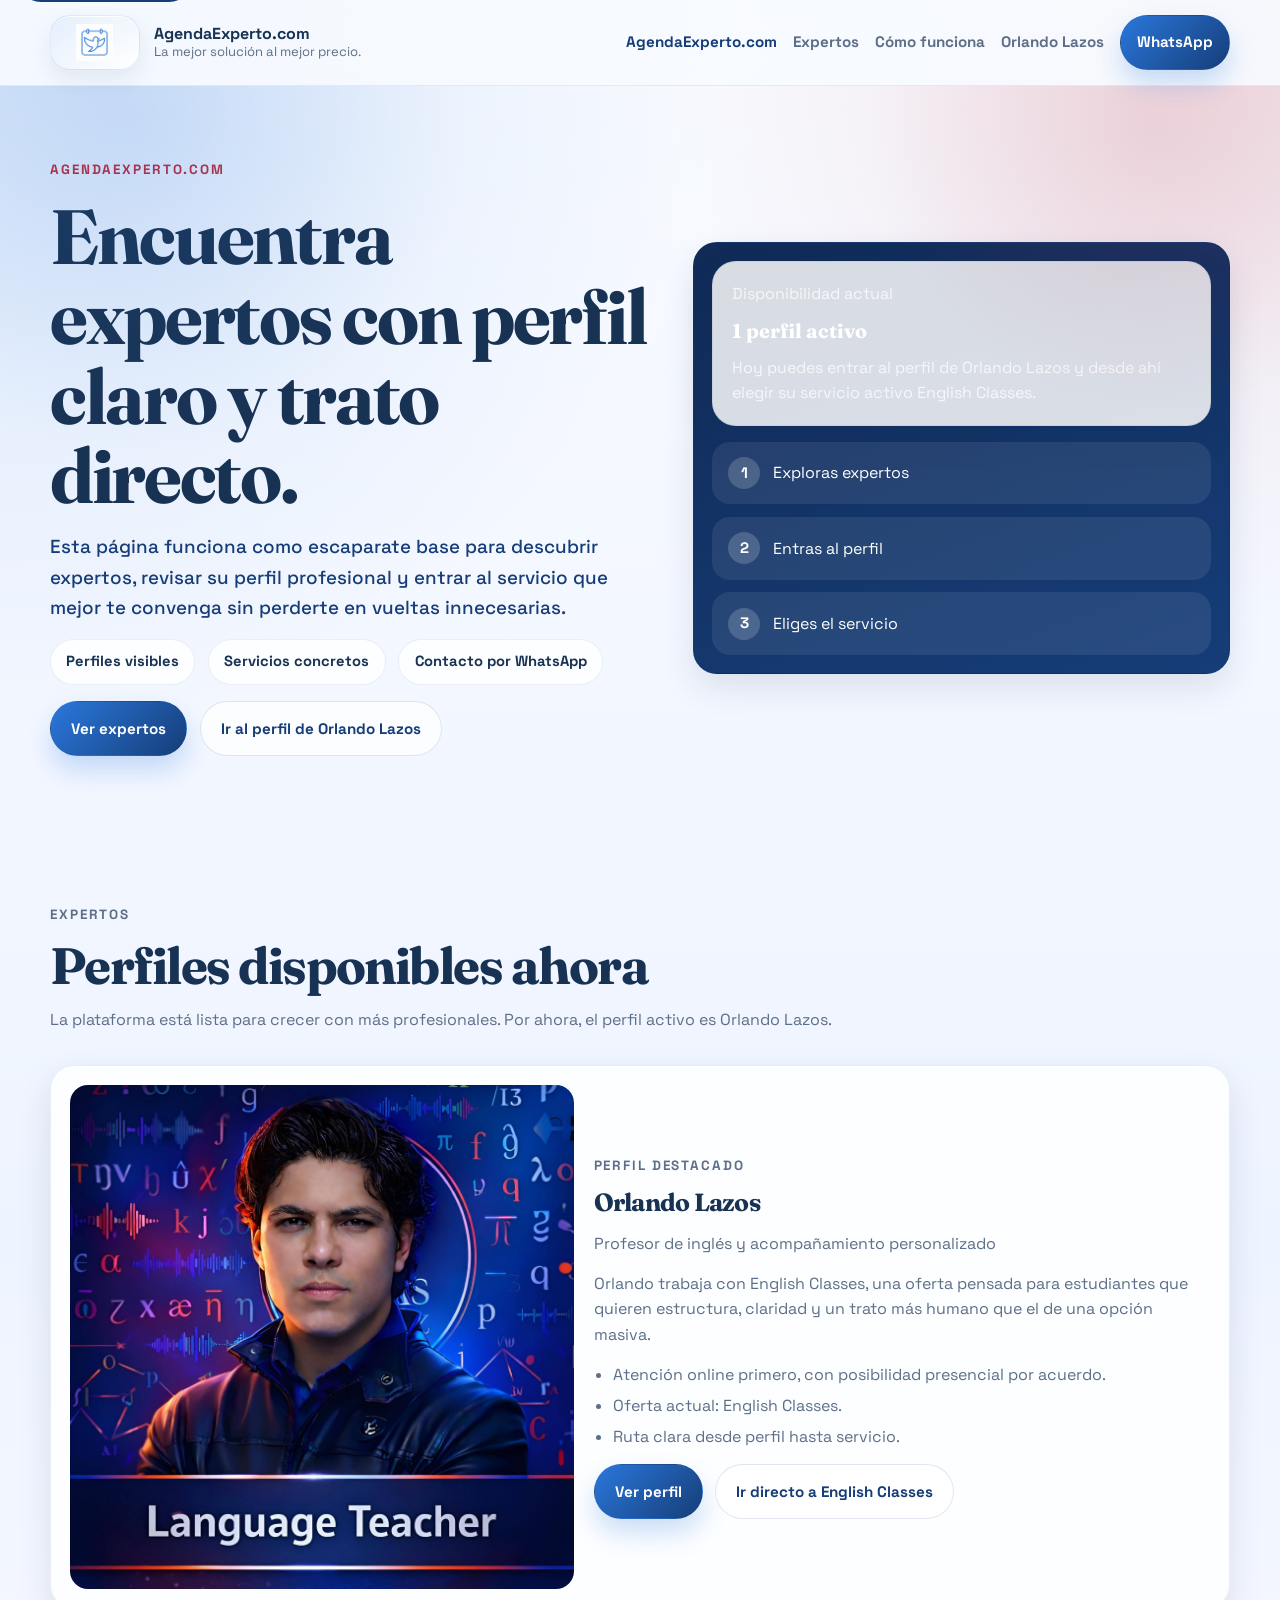
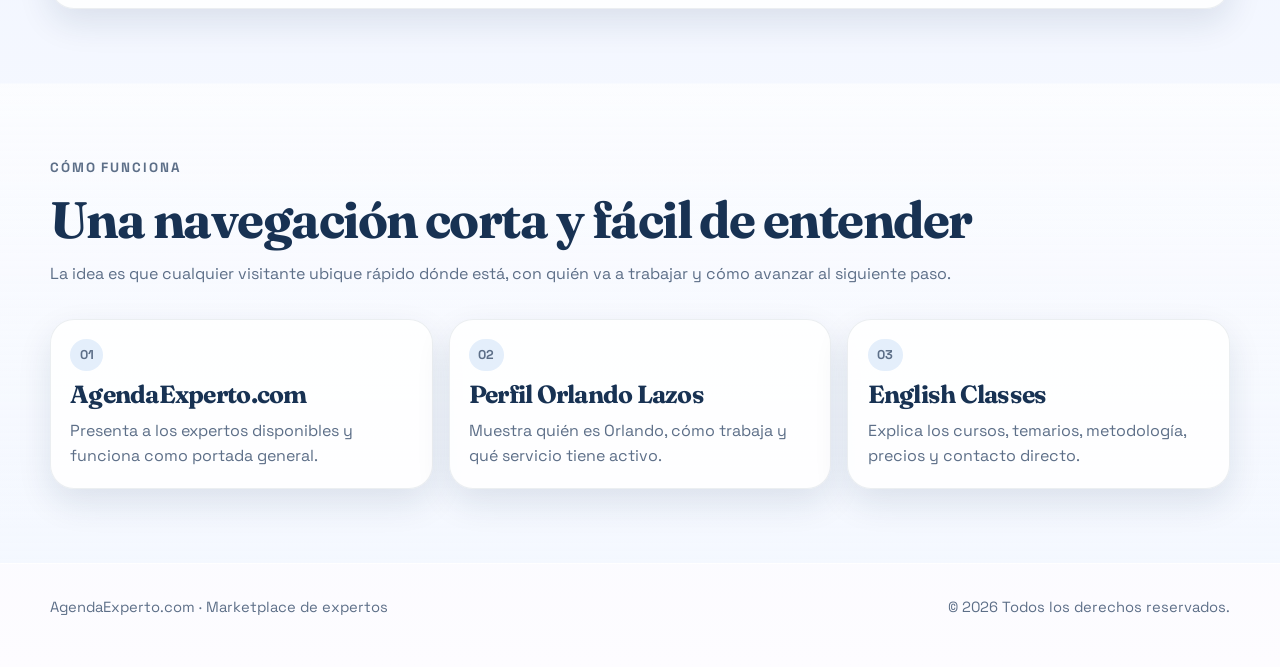
==== commit 831d2987: "codigonorte- pongan un texto notorio que diga que el contenido de la página no ha terminado de ser e" ====
--- a/2_Code_Tools/website/index.html
+++ b/2_Code_Tools/website/index.html
@@ -6,7 +6,7 @@
     <title>AgendaExperto.com | Encuentra expertos</title>
     <meta
       name="description"
-      content="AgendaExperto.com es la portada para descubrir expertos y elegir el servicio adecuado. Por ahora encontrarás el perfil de Orlando Lazos y sus clases particulares de inglés."
+      content="AgendaExperto.com es la portada para descubrir expertos y elegir el servicio adecuado. Por ahora encontrarás el perfil de Orlando Lazos y su servicio English Classes."
     />
     <link rel="preconnect" href="https://fonts.googleapis.com" />
     <link rel="preconnect" href="https://fonts.gstatic.com" crossorigin />
@@ -23,10 +23,12 @@
     <header class="site-header">
       <div class="container header-row">
         <a class="brand" href="index.html" aria-label="Ir al inicio">
-          <span class="brand-badge">AgendaExperto.com</span>
+          <span class="brand-mark-wrap">
+            <img class="brand-mark" src="assets/images/isotipo_agendaExperto.com.png" alt="Isotipo de AgendaExperto.com" />
+          </span>
           <span class="brand-copy">
-            <strong>Expertos accesibles</strong>
-            <span>Perfiles claros, servicios concretos, contacto directo.</span>
+            <strong>AgendaExperto.com</strong>
+            <span>La mejor solución al mejor precio.</span>
           </span>
         </a>
 
@@ -44,9 +46,10 @@
 
         <nav class="site-nav" id="site-nav" aria-label="Principal" data-nav>
           <div class="site-nav-links">
+            <a href="index.html" data-nav-link>AgendaExperto.com</a>
             <a href="index.html#expertos">Expertos</a>
             <a href="index.html#como-funciona">Cómo funciona</a>
-            <a href="orlando.html" data-nav-link>Perfil Orlando</a>
+            <a href="orlando.html" data-nav-link>Orlando Lazos</a>
           </div>
           <a
             class="button button-primary button-small"
@@ -67,9 +70,9 @@
             <p class="eyebrow">AgendaExperto.com</p>
             <h1>Encuentra expertos con perfil claro y trato directo.</h1>
             <p class="lead">
-              Esta página funciona como punto de entrada para conocer expertos,
-              revisar su perfil y elegir un servicio sin perderte en vueltas
-              innecesarias.
+              Esta página funciona como escaparate base para descubrir expertos,
+              revisar su perfil profesional y entrar al servicio que mejor te
+              convenga sin perderte en vueltas innecesarias.
             </p>
             <div class="pill-row">
               <span class="pill">Perfiles visibles</span>
@@ -78,7 +81,7 @@
             </div>
             <div class="action-row">
               <a class="button button-primary" href="#expertos">Ver expertos</a>
-              <a class="button button-secondary" href="orlando.html">Ir al perfil de Orlando</a>
+              <a class="button button-secondary" href="orlando.html">Ir al perfil de Orlando Lazos</a>
             </div>
           </div>
 
@@ -88,7 +91,7 @@
               <strong>1 perfil activo</strong>
               <p>
                 Hoy puedes entrar al perfil de Orlando Lazos y desde ahí elegir su
-                servicio de clases particulares de inglés.
+                servicio activo English Classes.
               </p>
             </div>
             <div class="steps-mini">
@@ -121,18 +124,18 @@
               <h3>Orlando Lazos</h3>
               <p class="profile-card__role">Profesor de inglés y acompañamiento personalizado</p>
               <p>
-                Orlando trabaja con clases particulares de inglés pensadas para
+                Orlando trabaja con English Classes, una oferta pensada para
                 estudiantes que quieren estructura, claridad y un trato más humano
                 que el de una opción masiva.
               </p>
               <ul class="bullet-list">
                 <li>Atención online primero, con posibilidad presencial por acuerdo.</li>
-                <li>Oferta actual: clases particulares de inglés.</li>
+                <li>Oferta actual: English Classes.</li>
                 <li>Ruta clara desde perfil hasta servicio.</li>
               </ul>
               <div class="action-row">
                 <a class="button button-primary" href="orlando.html">Ver perfil</a>
-                <a class="button button-secondary" href="english-classes.html">Ir directo al servicio</a>
+                <a class="button button-secondary" href="english-classes.html">Ir directo a English Classes</a>
               </div>
             </div>
           </article>
@@ -158,12 +161,12 @@
             </article>
             <article class="info-card">
               <span class="step-badge">02</span>
-              <h3>Perfil Orlando</h3>
+              <h3>Perfil Orlando Lazos</h3>
               <p>Muestra quién es Orlando, cómo trabaja y qué servicio tiene activo.</p>
             </article>
             <article class="info-card">
               <span class="step-badge">03</span>
-              <h3>Clases particulares de inglés</h3>
+              <h3>English Classes</h3>
               <p>Explica los cursos, temarios, metodología, precios y contacto directo.</p>
             </article>
           </div>
--- a/2_Code_Tools/website/styles.css
+++ b/2_Code_Tools/website/styles.css
@@ -1,18 +1,19 @@
 :root {
-  --bg: #f7f0e8;
-  --bg-soft: #fffaf4;
-  --surface: rgba(255, 255, 255, 0.78);
+  --bg: #eef4ff;
+  --bg-soft: #f8fbff;
+  --surface: rgba(255, 255, 255, 0.84);
   --surface-strong: #ffffff;
-  --ink: #1d2a38;
-  --ink-soft: #52606d;
-  --line: rgba(29, 42, 56, 0.1);
-  --navy: #17324d;
-  --navy-strong: #0f2235;
-  --coral: #d85b45;
-  --gold: #e8b85c;
-  --mint: #e1f1ea;
-  --shadow-lg: 0 22px 60px rgba(23, 50, 77, 0.14);
-  --shadow-md: 0 14px 34px rgba(23, 50, 77, 0.1);
+  --ink: #183253;
+  --ink-soft: #5d6f88;
+  --line: rgba(24, 50, 83, 0.1);
+  --navy: #163d78;
+  --navy-strong: #102a55;
+  --blue: #2a78dc;
+  --coral: #b82a3d;
+  --gold: #d8deef;
+  --mint: #eaf3ff;
+  --shadow-lg: 0 22px 60px rgba(16, 42, 85, 0.16);
+  --shadow-md: 0 14px 34px rgba(16, 42, 85, 0.11);
   --radius-xl: 34px;
   --radius-lg: 24px;
   --radius-md: 18px;
@@ -37,9 +38,9 @@
   font-family: "Space Grotesk", "Segoe UI", sans-serif;
   line-height: 1.6;
   background:
-    radial-gradient(circle at 0% 0%, rgba(216, 91, 69, 0.12), transparent 28%),
-    radial-gradient(circle at 100% 0%, rgba(232, 184, 92, 0.22), transparent 24%),
-    linear-gradient(180deg, #fffaf4 0%, #f7f0e8 55%, #fdf8f1 100%);
+    radial-gradient(circle at 0% 0%, rgba(42, 120, 220, 0.16), transparent 28%),
+    radial-gradient(circle at 100% 0%, rgba(184, 42, 61, 0.12), transparent 24%),
+    linear-gradient(180deg, #f9fbff 0%, #eef4ff 55%, #fdfcff 100%);
 }
 
 img {
@@ -114,8 +115,8 @@
   top: 0;
   z-index: 30;
   backdrop-filter: blur(18px);
-  background: rgba(255, 250, 244, 0.84);
-  border-bottom: 1px solid rgba(29, 42, 56, 0.08);
+  background: rgba(248, 251, 255, 0.88);
+  border-bottom: 1px solid rgba(24, 50, 83, 0.08);
 }
 
 .header-row {
@@ -133,14 +134,24 @@
   flex: 1 1 auto;
 }
 
-.brand-badge {
-  padding: 0.7rem 1rem;
-  border-radius: 999px;
-  background: linear-gradient(135deg, rgba(216, 91, 69, 0.14), rgba(232, 184, 92, 0.24));
-  color: var(--navy-strong);
-  font-size: 0.82rem;
-  font-weight: 700;
-  white-space: nowrap;
+.brand-mark-wrap {
+  flex: 0 0 auto;
+  width: 5.6rem;
+  height: 3.45rem;
+  display: inline-grid;
+  place-items: center;
+  border-radius: 20px;
+  background: linear-gradient(145deg, rgba(42, 120, 220, 0.08), rgba(255, 255, 255, 0.98));
+  border: 1px solid rgba(42, 120, 220, 0.12);
+  box-shadow:
+    inset 0 1px 0 rgba(255, 255, 255, 0.8),
+    0 10px 22px rgba(16, 42, 85, 0.08);
+}
+
+.brand-mark {
+  width: 4.6rem;
+  height: 2.3rem;
+  object-fit: contain;
 }
 
 .brand-copy {
@@ -150,12 +161,14 @@
 }
 
 .brand-copy strong {
-  font-size: 0.98rem;
+  font-size: 1rem;
+  line-height: 1.05;
 }
 
 .brand-copy span {
   color: var(--ink-soft);
   font-size: 0.82rem;
+  line-height: 1.15;
 }
 
 .site-nav {
@@ -189,7 +202,7 @@
   border: 0;
   padding: 0;
   border-radius: 14px;
-  background: rgba(23, 50, 77, 0.08);
+  background: rgba(22, 61, 120, 0.08);
   color: var(--navy);
 }
 
@@ -207,7 +220,7 @@
 }
 
 .section-surface {
-  background: linear-gradient(180deg, rgba(255, 255, 255, 0.58), rgba(255, 255, 255, 0.28));
+  background: linear-gradient(180deg, rgba(255, 255, 255, 0.66), rgba(234, 243, 255, 0.42));
   border-block: 1px solid rgba(255, 255, 255, 0.45);
 }
 
@@ -222,8 +235,8 @@
   inset: 0 0 auto;
   height: 24rem;
   background:
-    radial-gradient(circle at 10% 8%, rgba(216, 91, 69, 0.16), transparent 28%),
-    radial-gradient(circle at 90% 10%, rgba(232, 184, 92, 0.24), transparent 24%);
+    radial-gradient(circle at 10% 8%, rgba(42, 120, 220, 0.15), transparent 28%),
+    radial-gradient(circle at 90% 10%, rgba(184, 42, 61, 0.12), transparent 24%);
   pointer-events: none;
 }
 
@@ -235,7 +248,7 @@
   width: 20rem;
   height: 20rem;
   border-radius: 50%;
-  background: radial-gradient(circle, rgba(23, 50, 77, 0.08), transparent 68%);
+  background: radial-gradient(circle, rgba(42, 120, 220, 0.12), transparent 68%);
   pointer-events: none;
 }
 
@@ -296,8 +309,8 @@
 .pill {
   padding: 0.65rem 0.95rem;
   border-radius: 999px;
-  background: rgba(255, 255, 255, 0.68);
-  border: 1px solid rgba(23, 50, 77, 0.08);
+  background: rgba(255, 255, 255, 0.84);
+  border: 1px solid rgba(22, 61, 120, 0.08);
   font-size: 0.92rem;
   font-weight: 700;
 }
@@ -326,14 +339,14 @@
 }
 
 .button-primary {
-  background: linear-gradient(135deg, var(--coral), #bf4a38);
+  background: linear-gradient(135deg, var(--blue), var(--navy));
   color: #fff;
-  box-shadow: 0 14px 26px rgba(216, 91, 69, 0.24);
+  box-shadow: 0 14px 26px rgba(42, 120, 220, 0.24);
 }
 
 .button-secondary {
   background: rgba(255, 255, 255, 0.72);
-  border-color: rgba(23, 50, 77, 0.12);
+  border-color: rgba(22, 61, 120, 0.12);
   color: var(--navy);
 }
 
@@ -419,7 +432,7 @@
 
 .hero-panel--marketplace {
   background:
-    linear-gradient(160deg, rgba(23, 50, 77, 0.95), rgba(13, 31, 49, 0.94)),
+    linear-gradient(160deg, rgba(16, 42, 85, 0.97), rgba(22, 61, 120, 0.95)),
     var(--navy);
   color: #fff;
 }
@@ -449,7 +462,7 @@
   border-radius: 50%;
   display: inline-grid;
   place-items: center;
-  background: rgba(232, 184, 92, 0.24);
+  background: rgba(255, 255, 255, 0.18);
   font-size: 0.95rem;
 }
 
@@ -459,7 +472,7 @@
 }
 
 .stack-card--soft {
-  background: linear-gradient(145deg, rgba(255, 255, 255, 0.78), rgba(225, 241, 234, 0.72));
+  background: linear-gradient(145deg, rgba(255, 255, 255, 0.82), rgba(234, 243, 255, 0.78));
 }
 
 .feature-card {
@@ -515,10 +528,85 @@
   width: fit-content;
   padding: 0.38rem 0.6rem;
   border-radius: 999px;
-  background: rgba(232, 184, 92, 0.25);
+  background: rgba(42, 120, 220, 0.12);
   color: var(--navy);
   font-size: 0.8rem;
   font-weight: 700;
+}
+
+.service-hero {
+  display: grid;
+  gap: 1.4rem;
+}
+
+.service-hero__cover {
+  padding: 1rem;
+  border-radius: var(--radius-xl);
+  background:
+    linear-gradient(135deg, rgba(22, 61, 120, 0.08), rgba(184, 42, 61, 0.12)),
+    rgba(255, 255, 255, 0.9);
+  border: 1px solid rgba(22, 61, 120, 0.1);
+  box-shadow: var(--shadow-lg);
+}
+
+.service-hero__cover img {
+  width: 100%;
+  height: auto;
+  border-radius: calc(var(--radius-xl) - 10px);
+  background: #fff;
+  -webkit-mask-image: linear-gradient(to bottom, rgba(0, 0, 0, 1) 74%, rgba(0, 0, 0, 0.12) 94%, rgba(0, 0, 0, 0));
+  mask-image: linear-gradient(to bottom, rgba(0, 0, 0, 1) 74%, rgba(0, 0, 0, 0.12) 94%, rgba(0, 0, 0, 0));
+}
+
+.service-hero__body {
+  align-items: start;
+}
+
+.hero-panel--service-summary {
+  background:
+    linear-gradient(160deg, rgba(16, 42, 85, 0.98), rgba(33, 63, 125, 0.96)),
+    var(--navy);
+  color: #fff;
+}
+
+.hero-panel--service-summary p,
+.hero-panel--service-summary .card-kicker {
+  color: rgba(255, 255, 255, 0.82);
+}
+
+.service-summary {
+  display: grid;
+  gap: 0.9rem;
+}
+
+.service-summary__brand {
+  display: flex;
+  align-items: center;
+  gap: 0.9rem;
+}
+
+.service-summary__brand img {
+  width: 3.2rem;
+  height: 3.2rem;
+  padding: 0.55rem;
+  border-radius: 18px;
+  background: rgba(255, 255, 255, 0.92);
+}
+
+.topic-grid--service {
+  grid-template-columns: 1fr;
+}
+
+.topic-grid--service .info-card {
+  background: rgba(255, 255, 255, 0.08);
+  border-color: rgba(255, 255, 255, 0.12);
+  box-shadow: none;
+}
+
+.topic-grid--service .info-card strong,
+.topic-grid--service .info-card p,
+.topic-grid--service .info-card span {
+  color: #fff;
 }
 
 .service-card-grid {
@@ -552,7 +640,7 @@
   height: auto;
   aspect-ratio: auto;
   object-fit: contain;
-  background: linear-gradient(180deg, rgba(255, 255, 255, 0.96), rgba(247, 240, 232, 0.72));
+  background: linear-gradient(180deg, rgba(255, 255, 255, 0.98), rgba(238, 244, 255, 0.72));
   padding: 0.7rem;
 }
 
@@ -604,7 +692,7 @@
 
 .route-arrow {
   height: 2px;
-  background: linear-gradient(90deg, rgba(216, 91, 69, 0.18), rgba(23, 50, 77, 0.34));
+  background: linear-gradient(90deg, rgba(184, 42, 61, 0.18), rgba(22, 61, 120, 0.34));
 }
 
 .accordion-stack {
@@ -671,7 +759,7 @@
   min-height: 100%;
   padding: 1.15rem;
   border-radius: var(--radius-lg);
-  border: 1px solid rgba(23, 50, 77, 0.08);
+  border: 1px solid rgba(22, 61, 120, 0.08);
   background: rgba(255, 255, 255, 0.9);
   box-shadow: var(--shadow-md);
   display: grid;
@@ -731,7 +819,7 @@
   padding: 1.2rem;
   border-radius: var(--radius-xl);
   background:
-    linear-gradient(160deg, rgba(23, 50, 77, 0.96), rgba(15, 34, 53, 0.96)),
+    linear-gradient(160deg, rgba(16, 42, 85, 0.97), rgba(22, 61, 120, 0.95)),
     var(--navy);
   color: #fff;
   box-shadow: var(--shadow-lg);
@@ -763,6 +851,34 @@
   padding: 2rem 0 3rem;
   color: var(--ink-soft);
   font-size: 0.92rem;
+}
+
+.page-service {
+  background:
+    radial-gradient(circle at 0% 0%, rgba(42, 120, 220, 0.18), transparent 30%),
+    radial-gradient(circle at 100% 0%, rgba(184, 42, 61, 0.14), transparent 26%),
+    linear-gradient(180deg, #fcfdff 0%, #eef3ff 56%, #fdfcff 100%);
+}
+
+.page-service .pill {
+  background: rgba(22, 61, 120, 0.08);
+  border-color: rgba(22, 61, 120, 0.12);
+}
+
+.page-service .stat-card,
+.page-service .service-card,
+.page-service .syllabus-card,
+.page-service .accordion-item,
+.page-service .price-card,
+.page-service .topic-card,
+.page-service .media-card {
+  background: linear-gradient(180deg, rgba(255, 255, 255, 0.96), rgba(239, 243, 255, 0.92));
+}
+
+.media-card--portrait img {
+  object-fit: contain;
+  background: linear-gradient(180deg, rgba(255, 255, 255, 0.98), rgba(234, 243, 255, 0.9));
+  padding: 1rem;
 }
 
 .lightbox {
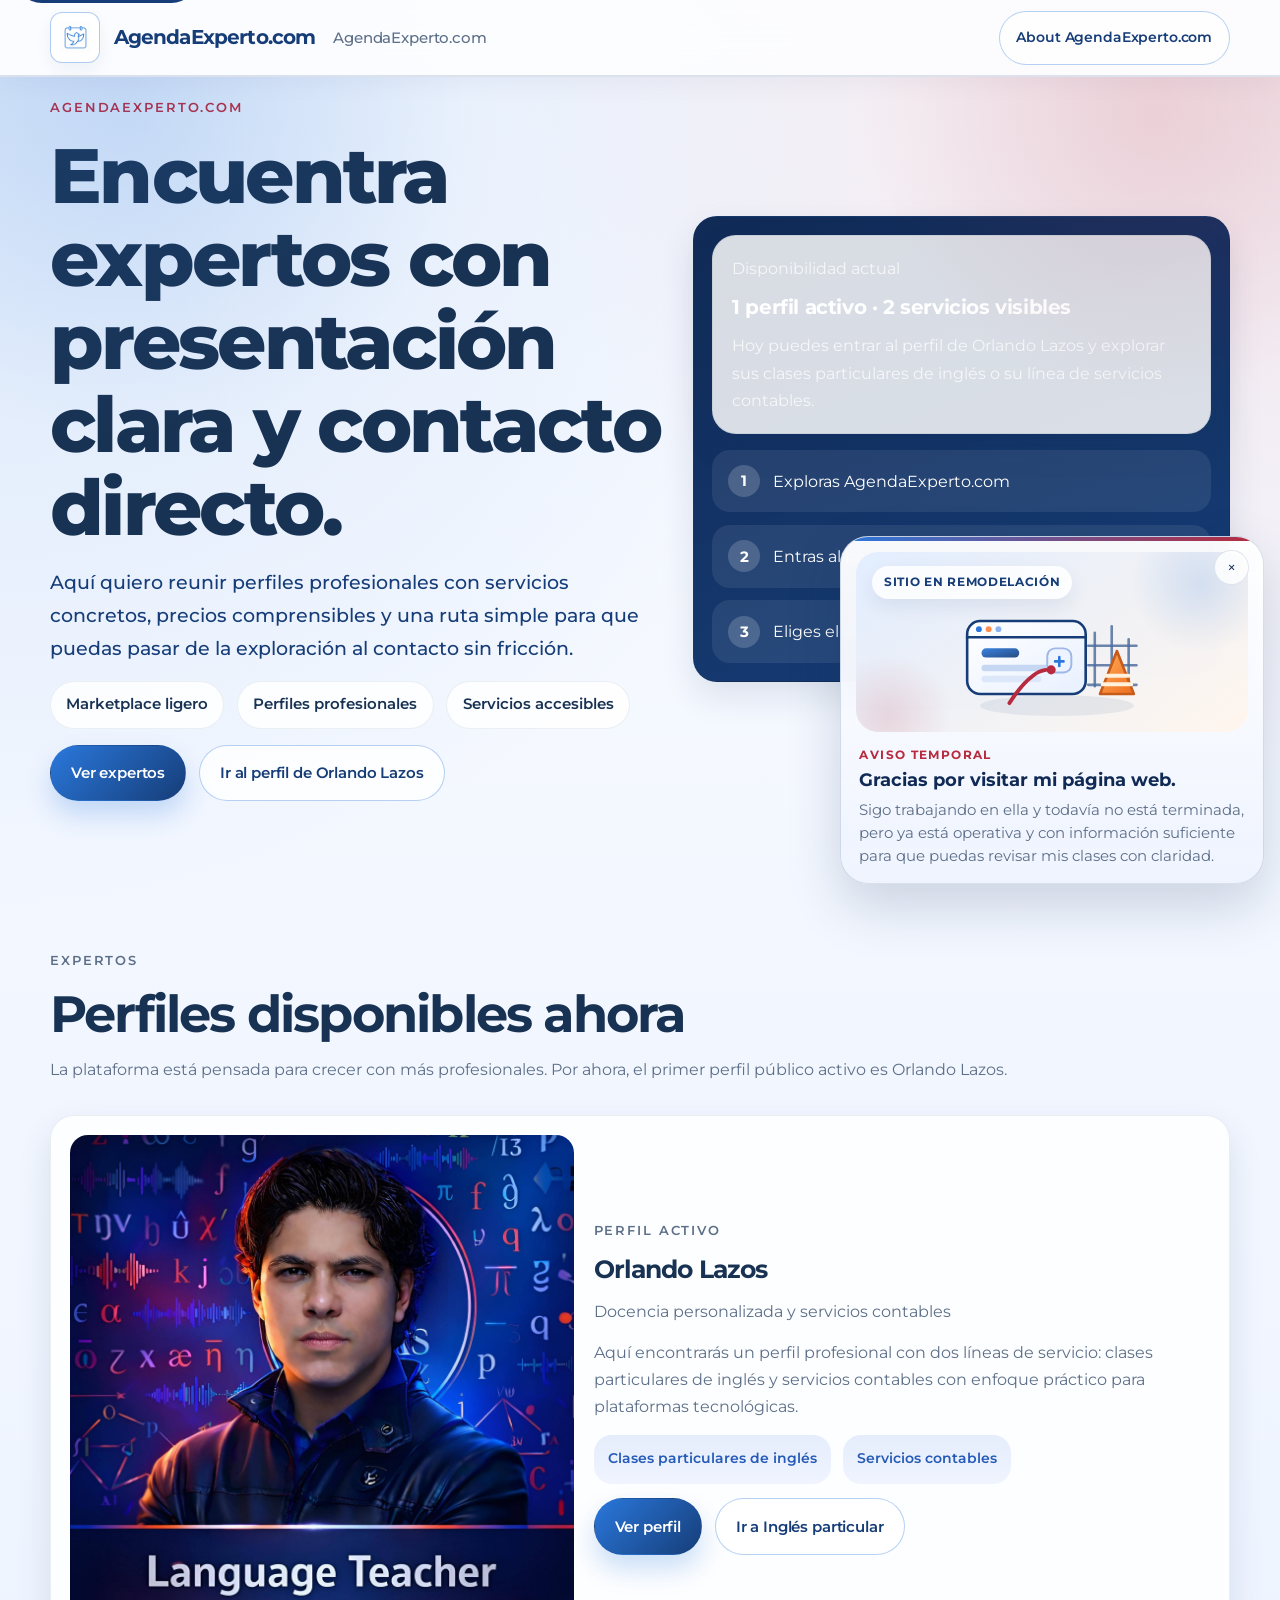
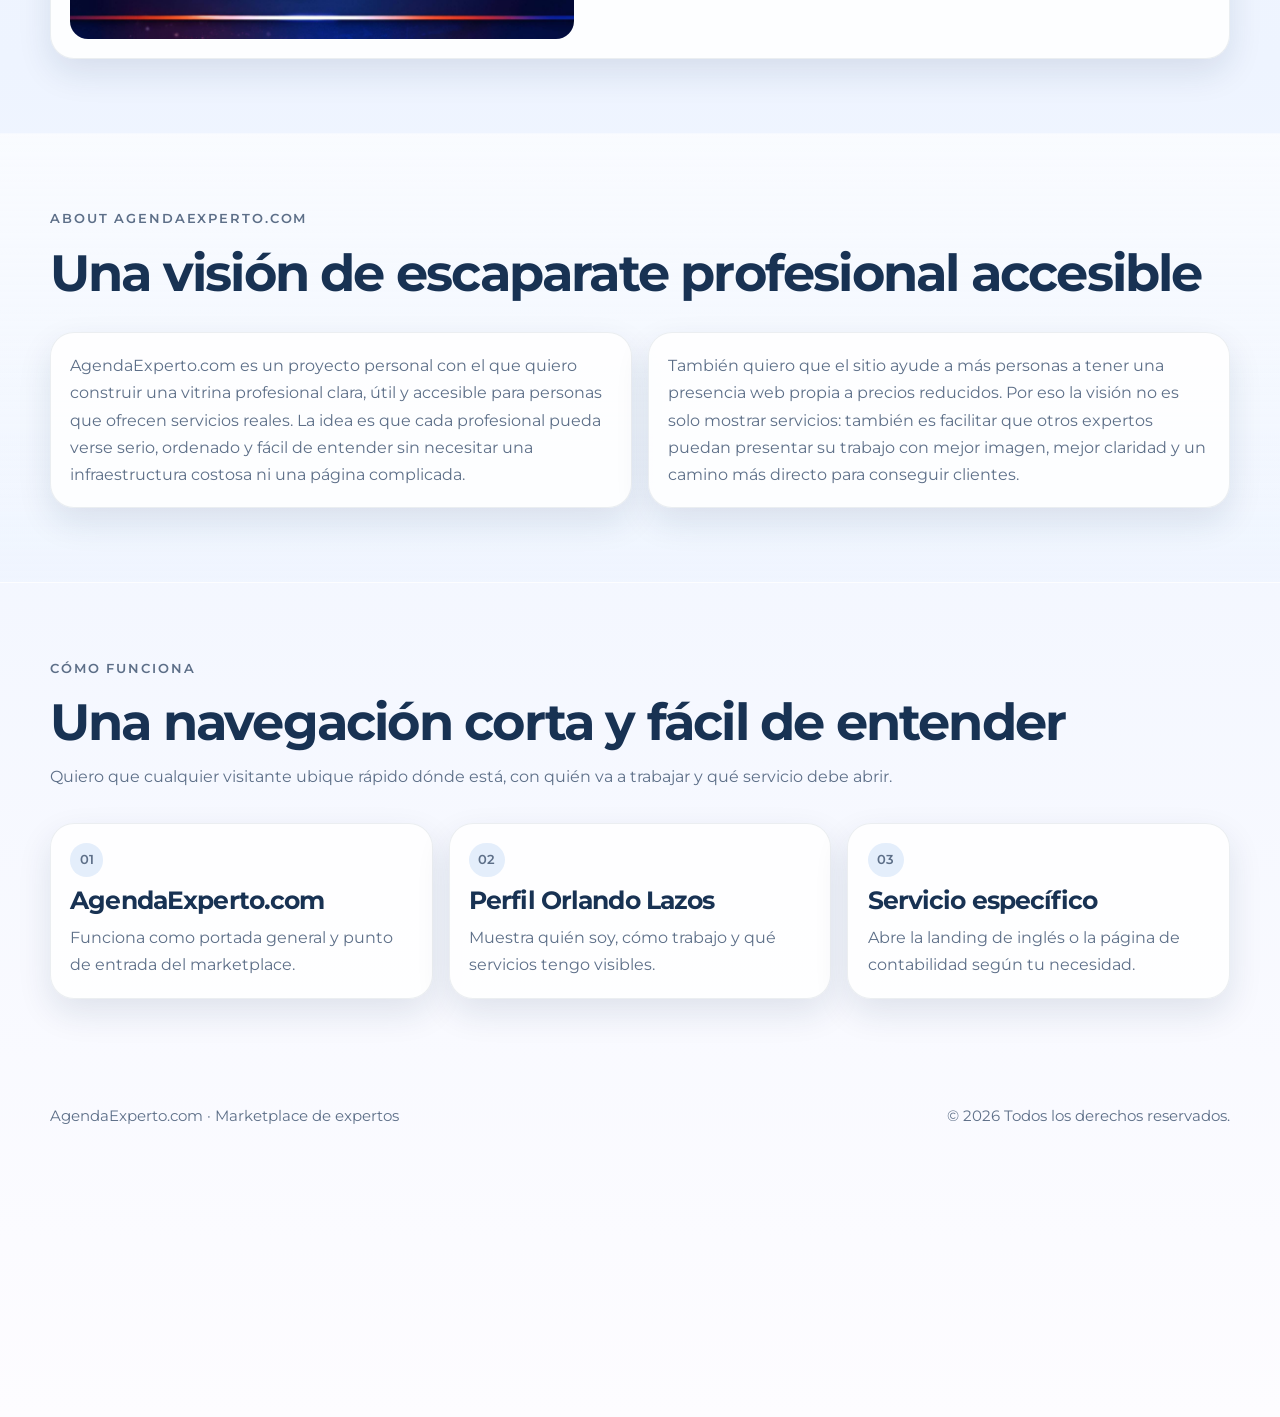
==== commit 6da84643: "primera diseño público. Falta aún limpiar información inecesaria, pero el tiempo apremia. El menú de" ====
--- a/2_Code_Tools/website/index.html
+++ b/2_Code_Tools/website/index.html
@@ -6,12 +6,12 @@
     <title>AgendaExperto.com | Encuentra expertos</title>
     <meta
       name="description"
-      content="AgendaExperto.com es la portada para descubrir expertos y elegir el servicio adecuado. Por ahora encontrarás el perfil de Orlando Lazos y su servicio English Classes."
+      content="AgendaExperto.com es un marketplace ligero para descubrir expertos con perfiles claros, servicios concretos y trato directo."
     />
     <link rel="preconnect" href="https://fonts.googleapis.com" />
     <link rel="preconnect" href="https://fonts.gstatic.com" crossorigin />
     <link
-      href="https://fonts.googleapis.com/css2?family=Fraunces:opsz,wght@9..144,600;9..144,700&family=Space+Grotesk:wght@400;500;700&display=swap"
+      href="https://fonts.googleapis.com/css2?family=Montserrat:wght@400;500;600;700;800&display=swap"
       rel="stylesheet"
     />
     <link rel="stylesheet" href="styles.css" />
@@ -20,64 +20,38 @@
   <body>
     <a class="skip-link" href="#main-content">Saltar al contenido</a>
 
-    <header class="site-header">
-      <div class="container header-row">
-        <a class="brand" href="index.html" aria-label="Ir al inicio">
+    <header class="site-header site-header--marketplace">
+      <div class="container marketplace-bar">
+        <a class="brand" href="index.html" aria-label="Ir al inicio de AgendaExperto.com">
           <span class="brand-mark-wrap">
             <img class="brand-mark" src="assets/images/isotipo_agendaExperto.com.png" alt="Isotipo de AgendaExperto.com" />
           </span>
           <span class="brand-copy">
             <strong>AgendaExperto.com</strong>
-            <span>La mejor solución al mejor precio.</span>
           </span>
         </a>
 
-        <button
-          class="nav-toggle"
-          type="button"
-          aria-expanded="false"
-          aria-controls="site-nav"
-          data-nav-toggle
-        >
-          <span></span>
-          <span></span>
-          <span></span>
-        </button>
+        <p class="marketplace-route" aria-label="Ubicación actual">AgendaExperto.com</p>
 
-        <nav class="site-nav" id="site-nav" aria-label="Principal" data-nav>
-          <div class="site-nav-links">
-            <a href="index.html" data-nav-link>AgendaExperto.com</a>
-            <a href="index.html#expertos">Expertos</a>
-            <a href="index.html#como-funciona">Cómo funciona</a>
-            <a href="orlando.html" data-nav-link>Orlando Lazos</a>
-          </div>
-          <a
-            class="button button-primary button-small"
-            href="https://wa.me/526271123548?text=Hola%2C%20quiero%20informaci%C3%B3n%20sobre%20los%20servicios%20de%20AgendaExperto.com."
-            target="_blank"
-            rel="noreferrer"
-          >
-            WhatsApp
-          </a>
-        </nav>
+        <a class="button button-secondary button-small" href="#about-agendaexperto">About AgendaExperto.com</a>
       </div>
     </header>
 
     <main id="main-content">
-      <section class="hero section">
+      <section class="hero section hero--marketplace">
         <div class="container page-grid page-grid--hero">
           <div class="hero-copy">
             <p class="eyebrow">AgendaExperto.com</p>
-            <h1>Encuentra expertos con perfil claro y trato directo.</h1>
+            <h1>Encuentra expertos con presentación clara y contacto directo.</h1>
             <p class="lead">
-              Esta página funciona como escaparate base para descubrir expertos,
-              revisar su perfil profesional y entrar al servicio que mejor te
-              convenga sin perderte en vueltas innecesarias.
+              Aquí quiero reunir perfiles profesionales con servicios concretos,
+              precios comprensibles y una ruta simple para que puedas pasar de la
+              exploración al contacto sin fricción.
             </p>
             <div class="pill-row">
-              <span class="pill">Perfiles visibles</span>
-              <span class="pill">Servicios concretos</span>
-              <span class="pill">Contacto por WhatsApp</span>
+              <span class="pill">Marketplace ligero</span>
+              <span class="pill">Perfiles profesionales</span>
+              <span class="pill">Servicios accesibles</span>
             </div>
             <div class="action-row">
               <a class="button button-primary" href="#expertos">Ver expertos</a>
@@ -88,16 +62,16 @@
           <div class="hero-panel hero-panel--marketplace">
             <div class="stack-card">
               <span class="stack-card__label">Disponibilidad actual</span>
-              <strong>1 perfil activo</strong>
+              <strong>1 perfil activo · 2 servicios visibles</strong>
               <p>
-                Hoy puedes entrar al perfil de Orlando Lazos y desde ahí elegir su
-                servicio activo English Classes.
+                Hoy puedes entrar al perfil de Orlando Lazos y explorar sus
+                clases particulares de inglés o su línea de servicios contables.
               </p>
             </div>
             <div class="steps-mini">
-              <div><strong>1</strong><span>Exploras expertos</span></div>
-              <div><strong>2</strong><span>Entras al perfil</span></div>
-              <div><strong>3</strong><span>Eliges el servicio</span></div>
+              <div><strong>1</strong><span>Exploras AgendaExperto.com</span></div>
+              <div><strong>2</strong><span>Entras al perfil del profesional</span></div>
+              <div><strong>3</strong><span>Eliges el servicio que te conviene</span></div>
             </div>
           </div>
         </div>
@@ -109,8 +83,8 @@
             <p class="section-kicker">Expertos</p>
             <h2>Perfiles disponibles ahora</h2>
             <p>
-              La plataforma está lista para crecer con más profesionales. Por
-              ahora, el perfil activo es Orlando Lazos.
+              La plataforma está pensada para crecer con más profesionales. Por
+              ahora, el primer perfil público activo es Orlando Lazos.
             </p>
           </div>
 
@@ -120,36 +94,65 @@
             </div>
 
             <div class="profile-card__content">
-              <p class="card-kicker">Perfil destacado</p>
+              <p class="card-kicker">Perfil activo</p>
               <h3>Orlando Lazos</h3>
-              <p class="profile-card__role">Profesor de inglés y acompañamiento personalizado</p>
+              <p class="profile-card__role">Docencia personalizada y servicios contables</p>
               <p>
-                Orlando trabaja con English Classes, una oferta pensada para
-                estudiantes que quieren estructura, claridad y un trato más humano
-                que el de una opción masiva.
+                Aquí encontrarás un perfil profesional con dos líneas de servicio:
+                clases particulares de inglés y servicios contables con enfoque
+                práctico para plataformas tecnológicas.
               </p>
-              <ul class="bullet-list">
-                <li>Atención online primero, con posibilidad presencial por acuerdo.</li>
-                <li>Oferta actual: English Classes.</li>
-                <li>Ruta clara desde perfil hasta servicio.</li>
-              </ul>
+              <div class="service-pill-row">
+                <span class="service-pill">Clases particulares de inglés</span>
+                <span class="service-pill">Servicios contables</span>
+              </div>
               <div class="action-row">
                 <a class="button button-primary" href="orlando.html">Ver perfil</a>
-                <a class="button button-secondary" href="english-classes.html">Ir directo a English Classes</a>
+                <a class="button button-secondary" href="ingles-particular.html">Ir a Inglés particular</a>
               </div>
             </div>
           </article>
         </div>
       </section>
 
-      <section class="section section-surface" id="como-funciona">
+      <section class="section section-surface" id="about-agendaexperto">
+        <div class="container">
+          <div class="section-head">
+            <p class="section-kicker">About AgendaExperto.com</p>
+            <h2>Una visión de escaparate profesional accesible</h2>
+          </div>
+
+          <div class="about-grid">
+            <article class="info-card">
+              <p>
+                AgendaExperto.com es un proyecto personal con el que quiero
+                construir una vitrina profesional clara, útil y accesible para
+                personas que ofrecen servicios reales. La idea es que cada
+                profesional pueda verse serio, ordenado y fácil de entender sin
+                necesitar una infraestructura costosa ni una página complicada.
+              </p>
+            </article>
+            <article class="info-card">
+              <p>
+                También quiero que el sitio ayude a más personas a tener una
+                presencia web propia a precios reducidos. Por eso la visión no es
+                solo mostrar servicios: también es facilitar que otros expertos
+                puedan presentar su trabajo con mejor imagen, mejor claridad y un
+                camino más directo para conseguir clientes.
+              </p>
+            </article>
+          </div>
+        </div>
+      </section>
+
+      <section class="section" id="como-funciona">
         <div class="container">
           <div class="section-head">
             <p class="section-kicker">Cómo funciona</p>
             <h2>Una navegación corta y fácil de entender</h2>
             <p>
-              La idea es que cualquier visitante ubique rápido dónde está, con
-              quién va a trabajar y cómo avanzar al siguiente paso.
+              Quiero que cualquier visitante ubique rápido dónde está, con quién
+              va a trabajar y qué servicio debe abrir.
             </p>
           </div>
 
@@ -157,17 +160,17 @@
             <article class="info-card">
               <span class="step-badge">01</span>
               <h3>AgendaExperto.com</h3>
-              <p>Presenta a los expertos disponibles y funciona como portada general.</p>
+              <p>Funciona como portada general y punto de entrada del marketplace.</p>
             </article>
             <article class="info-card">
               <span class="step-badge">02</span>
               <h3>Perfil Orlando Lazos</h3>
-              <p>Muestra quién es Orlando, cómo trabaja y qué servicio tiene activo.</p>
+              <p>Muestra quién soy, cómo trabajo y qué servicios tengo visibles.</p>
             </article>
             <article class="info-card">
               <span class="step-badge">03</span>
-              <h3>English Classes</h3>
-              <p>Explica los cursos, temarios, metodología, precios y contacto directo.</p>
+              <h3>Servicio específico</h3>
+              <p>Abre la landing de inglés o la página de contabilidad según tu necesidad.</p>
             </article>
           </div>
         </div>
--- a/2_Code_Tools/website/styles.css
+++ b/2_Code_Tools/website/styles.css
@@ -19,6 +19,12 @@
   --radius-md: 18px;
   --radius-sm: 14px;
   --max-width: 1180px;
+  --font-sans: "Montserrat", "Segoe UI", sans-serif;
+  --weight-body: 400;
+  --weight-body-strong: 500;
+  --weight-label: 600;
+  --weight-heading: 700;
+  --weight-display: 800;
 }
 
 *,
@@ -35,8 +41,10 @@
   margin: 0;
   min-width: 320px;
   color: var(--ink);
-  font-family: "Space Grotesk", "Segoe UI", sans-serif;
-  line-height: 1.6;
+  font-family: var(--font-sans);
+  font-size: 1rem;
+  font-weight: var(--weight-body);
+  line-height: 1.7;
   background:
     radial-gradient(circle at 0% 0%, rgba(42, 120, 220, 0.16), transparent 28%),
     radial-gradient(circle at 100% 0%, rgba(184, 42, 61, 0.12), transparent 24%),
@@ -73,21 +81,39 @@
 h2,
 h3,
 h4 {
-  font-family: "Fraunces", Georgia, serif;
-  line-height: 1.04;
-  letter-spacing: -0.03em;
+  font-family: inherit;
+  line-height: 1.08;
+  letter-spacing: -0.035em;
+  text-wrap: balance;
 }
 
 h1 {
   font-size: clamp(2.8rem, 6vw, 5.2rem);
+  font-weight: var(--weight-display);
 }
 
 h2 {
   font-size: clamp(2rem, 4vw, 3.2rem);
+  font-weight: var(--weight-heading);
 }
 
 h3 {
   font-size: clamp(1.2rem, 2.4vw, 1.55rem);
+  font-weight: var(--weight-heading);
+}
+
+h4 {
+  font-weight: var(--weight-heading);
+}
+
+p,
+li {
+  font-weight: var(--weight-body);
+}
+
+strong,
+b {
+  font-weight: var(--weight-heading);
 }
 
 .container {
@@ -115,42 +141,68 @@
   top: 0;
   z-index: 30;
   backdrop-filter: blur(18px);
-  background: rgba(248, 251, 255, 0.88);
-  border-bottom: 1px solid rgba(24, 50, 83, 0.08);
+  background: rgba(252, 253, 255, 0.94);
+  border-bottom: 2px solid rgba(22, 61, 120, 0.14);
+  box-shadow: 0 8px 22px rgba(16, 42, 85, 0.04);
+}
+
+.site-header--marketplace {
+  z-index: 40;
 }
 
 .header-row {
-  min-height: 5.3rem;
+  min-height: 5rem;
   display: flex;
   align-items: center;
   gap: 1rem;
+}
+
+.marketplace-bar {
+  min-height: 4.7rem;
+  display: grid;
+  gap: 1.1rem;
+  grid-template-columns: auto minmax(0, 1fr) auto;
+  align-items: center;
+}
+
+.marketplace-route {
+  margin: 0;
+  min-width: 0;
+  color: var(--ink-soft);
+  justify-self: start;
+  overflow: hidden;
+  font-size: 0.94rem;
+  font-weight: var(--weight-body-strong);
+  letter-spacing: -0.01em;
+  white-space: nowrap;
+  text-overflow: ellipsis;
 }
 
 .brand {
   min-width: 0;
   display: flex;
   align-items: center;
-  gap: 0.9rem;
-  flex: 1 1 auto;
+  gap: 0.82rem;
+  flex: 0 0 auto;
 }
 
 .brand-mark-wrap {
   flex: 0 0 auto;
-  width: 5.6rem;
-  height: 3.45rem;
+  width: 3.15rem;
+  height: 3.15rem;
   display: inline-grid;
   place-items: center;
-  border-radius: 20px;
-  background: linear-gradient(145deg, rgba(42, 120, 220, 0.08), rgba(255, 255, 255, 0.98));
-  border: 1px solid rgba(42, 120, 220, 0.12);
+  border-radius: 12px;
+  background: rgba(255, 255, 255, 0.96);
+  border: 1px solid rgba(42, 120, 220, 0.38);
   box-shadow:
-    inset 0 1px 0 rgba(255, 255, 255, 0.8),
-    0 10px 22px rgba(16, 42, 85, 0.08);
+    inset 0 1px 0 rgba(255, 255, 255, 0.92),
+    0 8px 18px rgba(16, 42, 85, 0.05);
 }
 
 .brand-mark {
-  width: 4.6rem;
-  height: 2.3rem;
+  width: 1.95rem;
+  height: 1.95rem;
   object-fit: contain;
 }
 
@@ -161,13 +213,17 @@
 }
 
 .brand-copy strong {
-  font-size: 1rem;
-  line-height: 1.05;
+  color: var(--navy);
+  font-size: 1.28rem;
+  font-weight: var(--weight-heading);
+  line-height: 1;
+  letter-spacing: -0.04em;
 }
 
 .brand-copy span {
   color: var(--ink-soft);
   font-size: 0.82rem;
+  font-weight: var(--weight-body-strong);
   line-height: 1.15;
 }
 
@@ -186,7 +242,7 @@
 .site-nav-links a {
   color: var(--ink-soft);
   font-size: 0.95rem;
-  font-weight: 700;
+  font-weight: var(--weight-label);
 }
 
 .site-nav-links a:hover,
@@ -269,12 +325,18 @@
   gap: 1rem;
 }
 
+.hero--marketplace,
+.hero--profile,
+.hero--service-cover {
+  padding-top: 1.2rem;
+}
+
 .eyebrow,
 .section-kicker,
 .card-kicker {
   color: var(--coral);
   font-size: 0.84rem;
-  font-weight: 700;
+  font-weight: var(--weight-label);
   letter-spacing: 0.14em;
   text-transform: uppercase;
 }
@@ -283,7 +345,8 @@
   max-width: 42rem;
   font-size: 1.18rem;
   color: var(--navy);
-  font-weight: 500;
+  font-weight: var(--weight-body-strong);
+  line-height: 1.75;
 }
 
 .support-copy,
@@ -298,6 +361,11 @@
   color: var(--ink-soft);
 }
 
+.inline-link {
+  color: var(--blue);
+  font-weight: var(--weight-label);
+}
+
 .pill-row,
 .badge-row,
 .action-row {
@@ -312,7 +380,7 @@
   background: rgba(255, 255, 255, 0.84);
   border: 1px solid rgba(22, 61, 120, 0.08);
   font-size: 0.92rem;
-  font-weight: 700;
+  font-weight: var(--weight-label);
 }
 
 .button {
@@ -324,7 +392,8 @@
   border: 1px solid transparent;
   border-radius: 999px;
   font-size: 0.95rem;
-  font-weight: 700;
+  font-weight: var(--weight-label);
+  letter-spacing: -0.01em;
   text-align: center;
   transition:
     transform 0.2s ease,
@@ -345,14 +414,15 @@
 }
 
 .button-secondary {
-  background: rgba(255, 255, 255, 0.72);
-  border-color: rgba(22, 61, 120, 0.12);
+  background: rgba(255, 255, 255, 0.82);
+  border-color: rgba(42, 120, 220, 0.34);
   color: var(--navy);
 }
 
 .button-small {
-  min-height: 2.8rem;
-  padding-inline: 1rem;
+  min-height: 2.55rem;
+  padding-inline: 1.05rem;
+  font-size: 0.86rem;
 }
 
 .stats-grid,
@@ -400,8 +470,9 @@
 .highlight-card strong,
 .info-card strong {
   display: block;
-  font-family: "Fraunces", Georgia, serif;
   font-size: 1.25rem;
+  font-weight: var(--weight-heading);
+  letter-spacing: -0.02em;
 }
 
 .stat-card span,
@@ -531,12 +602,95 @@
   background: rgba(42, 120, 220, 0.12);
   color: var(--navy);
   font-size: 0.8rem;
-  font-weight: 700;
+  font-weight: var(--weight-label);
 }
 
 .service-hero {
   display: grid;
   gap: 1.4rem;
+}
+
+.service-cover-shell {
+  display: grid;
+  gap: 2rem;
+  min-width: 0;
+}
+
+.service-cover-stage {
+  position: relative;
+  width: 100%;
+  min-width: 0;
+  max-width: 100%;
+  margin-inline: clamp(-1rem, -3vw, -4rem);
+  padding: clamp(1rem, 2.5vw, 1.55rem) clamp(0.9rem, 3vw, 2.8rem) clamp(3rem, 5vw, 4.6rem);
+  border-radius: 42px;
+  background:
+    radial-gradient(circle at 0% 48%, rgba(22, 61, 120, 0.18), transparent 24%),
+    radial-gradient(circle at 100% 38%, rgba(42, 120, 220, 0.14), transparent 30%),
+    linear-gradient(180deg, rgba(255, 255, 255, 0.78), rgba(227, 236, 251, 0.46));
+  box-shadow:
+    inset 0 1px 0 rgba(255, 255, 255, 0.78),
+    0 26px 54px rgba(16, 42, 85, 0.1);
+}
+
+.service-cover-stage::before,
+.service-cover-stage::after {
+  content: "";
+  position: absolute;
+  pointer-events: none;
+}
+
+.service-cover-stage::before {
+  inset: 2rem auto auto clamp(-2.6rem, -5vw, -4.8rem);
+  width: clamp(6.5rem, 14vw, 11rem);
+  aspect-ratio: 1;
+  border-radius: 32px;
+  background:
+    radial-gradient(circle, rgba(255, 255, 255, 0.44) 0.11rem, transparent 0.13rem) 0 0 / 1.35rem 1.35rem,
+    linear-gradient(160deg, rgba(22, 61, 120, 0.96), rgba(36, 92, 180, 0.78));
+  box-shadow: 0 22px 36px rgba(18, 54, 124, 0.22);
+}
+
+.service-cover-stage::after {
+  left: 8%;
+  right: 8%;
+  bottom: 1rem;
+  height: clamp(2rem, 4vw, 3rem);
+  border-radius: 999px;
+  background: radial-gradient(circle, rgba(60, 100, 183, 0.24), rgba(60, 100, 183, 0));
+}
+
+.service-cover-frame {
+  position: relative;
+  z-index: 1;
+  width: min(100%, 1200px);
+  max-width: 100%;
+  min-width: 0;
+  margin-inline: auto;
+  padding: 1.1rem;
+  border-radius: calc(var(--radius-xl) + 4px);
+  background:
+    linear-gradient(140deg, rgba(22, 61, 120, 0.12), rgba(184, 42, 61, 0.12)),
+    rgba(255, 255, 255, 0.96);
+  border: 1px solid rgba(22, 61, 120, 0.08);
+  box-shadow:
+    0 28px 64px rgba(16, 42, 85, 0.18),
+    0 10px 24px rgba(42, 120, 220, 0.08);
+}
+
+.service-cover-frame img {
+  width: 100%;
+  height: auto;
+  border-radius: calc(var(--radius-xl) - 8px);
+  background: #fff;
+}
+
+.hero-intro-grid {
+  display: grid;
+  gap: 1.35rem;
+  grid-template-columns: minmax(0, 1.15fr) minmax(300px, 0.85fr);
+  align-items: start;
+  min-width: 0;
 }
 
 .service-hero__cover {
@@ -607,6 +761,531 @@
 .topic-grid--service .info-card p,
 .topic-grid--service .info-card span {
   color: #fff;
+}
+
+.service-subnav {
+  position: sticky;
+  top: 5.5rem;
+  z-index: 35;
+  background:
+    linear-gradient(180deg, rgba(15, 36, 75, 0.98), rgba(18, 43, 88, 0.98));
+  color: #fff;
+  border-bottom: 1px solid rgba(255, 255, 255, 0.08);
+  box-shadow: 0 14px 26px rgba(14, 35, 76, 0.14);
+}
+
+.service-subnav__inner {
+  min-height: 4.7rem;
+  display: grid;
+  gap: 1rem;
+  grid-template-columns: auto minmax(0, 1fr) auto;
+  align-items: center;
+}
+
+.service-subnav__title {
+  display: grid;
+  gap: 0.15rem;
+}
+
+.service-subnav__title strong {
+  font-size: 1rem;
+  font-weight: var(--weight-heading);
+}
+
+.service-subnav__title span {
+  color: rgba(255, 255, 255, 0.72);
+  font-size: 0.84rem;
+  font-weight: var(--weight-body-strong);
+}
+
+.service-subnav__links {
+  display: flex;
+  gap: 0.9rem;
+  overflow-x: auto;
+  scrollbar-width: thin;
+}
+
+.service-subnav__links a {
+  white-space: nowrap;
+  color: rgba(255, 255, 255, 0.82);
+  font-size: 0.92rem;
+  font-weight: var(--weight-label);
+}
+
+.service-subnav__links a:hover,
+.service-subnav__links a:focus-visible {
+  color: #fff;
+}
+
+[data-service-subnav] {
+  padding: 0.9rem 0 0.75rem;
+  background: transparent;
+  border-bottom: 0;
+  box-shadow: none;
+}
+
+[data-service-subnav] .service-subnav__surface {
+  min-height: 5.7rem;
+  display: grid;
+  gap: 1rem;
+  grid-template-columns: auto auto minmax(0, 1fr) auto;
+  align-items: center;
+  padding: 1.15rem 1.5rem;
+  border-radius: 30px;
+  color: #fff;
+  background:
+    linear-gradient(180deg, rgba(18, 45, 93, 0.98), rgba(14, 35, 76, 0.98));
+  border: 1px solid rgba(255, 255, 255, 0.08);
+  box-shadow:
+    0 24px 38px rgba(14, 35, 76, 0.16),
+    0 10px 22px rgba(53, 107, 255, 0.16);
+}
+
+[data-service-subnav] .service-subnav__badge {
+  width: 5.2rem;
+  height: 5.2rem;
+  display: grid;
+  place-items: center;
+  border-radius: 24px;
+  background:
+    linear-gradient(160deg, rgba(53, 107, 255, 0.28), rgba(53, 107, 255, 0.12));
+  border: 1px solid rgba(126, 175, 255, 0.24);
+  box-shadow: inset 0 1px 0 rgba(255, 255, 255, 0.1);
+}
+
+[data-service-subnav] .service-subnav__badge svg {
+  width: 2rem;
+  height: 2rem;
+  fill: #f5f8ff;
+}
+
+[data-service-subnav] .service-subnav__title {
+  gap: 0.22rem;
+}
+
+[data-service-subnav] .service-subnav__title strong {
+  font-size: 1.1rem;
+  letter-spacing: -0.03em;
+}
+
+[data-service-subnav] .service-subnav__nav {
+  min-width: 0;
+  display: grid;
+  gap: 1rem;
+  grid-template-columns: auto minmax(0, 1fr) auto;
+  align-items: center;
+}
+
+[data-service-subnav] .service-subnav__viewport {
+  min-width: 0;
+  display: grid;
+  gap: 0.7rem;
+  position: relative;
+}
+
+[data-service-subnav] .service-subnav__viewport::before,
+[data-service-subnav] .service-subnav__viewport::after {
+  content: "";
+  position: absolute;
+  top: 0;
+  bottom: 1.1rem;
+  width: 2.6rem;
+  z-index: 2;
+  pointer-events: none;
+}
+
+[data-service-subnav] .service-subnav__viewport::before {
+  left: 0;
+  background: linear-gradient(90deg, rgba(17, 42, 87, 0.95), rgba(17, 42, 87, 0));
+}
+
+[data-service-subnav] .service-subnav__viewport::after {
+  right: 0;
+  background: linear-gradient(270deg, rgba(17, 42, 87, 0.95), rgba(17, 42, 87, 0));
+}
+
+[data-service-subnav] .service-subnav__links {
+  gap: 0.55rem;
+  scrollbar-width: none;
+  padding: 0.15rem;
+  scroll-behavior: smooth;
+}
+
+[data-service-subnav] .service-subnav__links::-webkit-scrollbar {
+  display: none;
+}
+
+[data-service-subnav] .service-subnav__links a {
+  position: relative;
+  display: inline-flex;
+  align-items: center;
+  justify-content: center;
+  min-height: 4.15rem;
+  padding: 0 1.35rem;
+  border-radius: 24px;
+  font-size: 0.99rem;
+  background: transparent;
+  border: 1px solid transparent;
+  transition:
+    color 180ms ease,
+    background-color 180ms ease,
+    border-color 180ms ease,
+    box-shadow 180ms ease;
+}
+
+[data-service-subnav] .service-subnav__links a:hover,
+[data-service-subnav] .service-subnav__links a:focus-visible {
+  background: rgba(255, 255, 255, 0.08);
+  border-color: rgba(255, 255, 255, 0.06);
+}
+
+[data-service-subnav] .service-subnav__links a.is-active,
+[data-service-subnav] .service-subnav__links a[aria-current="location"] {
+  color: #fff;
+  background: linear-gradient(180deg, rgba(53, 107, 255, 0.34), rgba(53, 107, 255, 0.18));
+  border-color: rgba(126, 175, 255, 0.2);
+  box-shadow:
+    inset 0 1px 0 rgba(255, 255, 255, 0.08),
+    0 14px 22px rgba(18, 54, 124, 0.24);
+}
+
+[data-service-subnav] .service-subnav__control {
+  width: 4rem;
+  height: 4rem;
+  display: inline-flex;
+  align-items: center;
+  justify-content: center;
+  border: 1px solid rgba(255, 255, 255, 0.12);
+  border-radius: 999px;
+  background: linear-gradient(180deg, rgba(255, 255, 255, 0.12), rgba(255, 255, 255, 0.08));
+  color: #fff;
+  cursor: pointer;
+  font-size: 2rem;
+  line-height: 1;
+  transition:
+    transform 180ms ease,
+    border-color 180ms ease,
+    background-color 180ms ease;
+}
+
+[data-service-subnav] .service-subnav__control:hover,
+[data-service-subnav] .service-subnav__control:focus-visible {
+  transform: translateY(-1px);
+  border-color: rgba(126, 175, 255, 0.32);
+  background: linear-gradient(180deg, rgba(66, 134, 255, 0.28), rgba(255, 255, 255, 0.1));
+}
+
+[data-service-subnav] .service-subnav__control[disabled] {
+  opacity: 0.4;
+  cursor: default;
+  transform: none;
+}
+
+[data-service-subnav] .service-subnav__progress {
+  position: relative;
+  height: 0.34rem;
+  margin-inline: 2.1rem;
+  border-radius: 999px;
+  background: rgba(255, 255, 255, 0.12);
+  overflow: hidden;
+}
+
+[data-service-subnav] .service-subnav__progress-indicator {
+  position: absolute;
+  inset: 0 auto 0 0;
+  width: 28%;
+  border-radius: inherit;
+  background: linear-gradient(90deg, #1d7df5, #ffffff);
+  box-shadow: 0 0 18px rgba(81, 160, 255, 0.45);
+  transition: left 180ms ease, width 180ms ease;
+}
+
+[data-service-subnav] .service-subnav__cta {
+  min-height: 4rem;
+  padding-inline: 1.55rem;
+  border-radius: 999px;
+  box-shadow: 0 16px 28px rgba(36, 114, 255, 0.26);
+}
+
+main section[id],
+main .hero-intro-grid[id] {
+  scroll-margin-top: 11.75rem;
+}
+
+.quick-nav {
+  position: relative;
+  min-width: 0;
+}
+
+.quick-nav__controls {
+  display: flex;
+  gap: 0.8rem;
+  justify-content: flex-end;
+}
+
+.quick-nav__button {
+  width: 3.35rem;
+  height: 3.35rem;
+  border: 0;
+  border-radius: 999px;
+  background: linear-gradient(135deg, var(--blue), var(--navy));
+  color: #fff;
+  font-size: 1.1rem;
+  font-weight: 700;
+  cursor: pointer;
+  box-shadow: 0 16px 26px rgba(42, 120, 220, 0.24);
+  transition:
+    transform 180ms ease,
+    box-shadow 180ms ease,
+    filter 180ms ease;
+}
+
+.quick-nav__button:hover,
+.quick-nav__button:focus-visible {
+  transform: translateY(-1px);
+  box-shadow: 0 18px 30px rgba(42, 120, 220, 0.3);
+  filter: saturate(1.08);
+}
+
+.quick-nav--hero {
+  z-index: 3;
+  margin-top: clamp(-2.8rem, -4vw, -3.4rem);
+  padding: 1.25rem;
+  border-radius: 32px;
+  background: linear-gradient(180deg, rgba(255, 255, 255, 0.97), rgba(242, 246, 255, 0.95));
+  border: 1px solid rgba(22, 61, 120, 0.08);
+  box-shadow:
+    0 24px 48px rgba(16, 42, 85, 0.14),
+    0 10px 26px rgba(52, 104, 191, 0.08);
+}
+
+.quick-nav__viewport {
+  position: relative;
+  padding-top: 2.7rem;
+  min-width: 0;
+}
+
+.quick-nav__viewport::before,
+.quick-nav__viewport::after {
+  content: "";
+  position: absolute;
+  top: 2.7rem;
+  bottom: 0.35rem;
+  width: 3rem;
+  pointer-events: none;
+  z-index: 2;
+}
+
+.quick-nav__viewport::before {
+  left: 0;
+  background: linear-gradient(90deg, rgba(245, 247, 255, 1), rgba(245, 247, 255, 0));
+}
+
+.quick-nav__viewport::after {
+  right: 0;
+  background: linear-gradient(270deg, rgba(245, 247, 255, 1), rgba(245, 247, 255, 0));
+}
+
+.quick-nav__track {
+  display: grid;
+  grid-auto-flow: column;
+  grid-auto-columns: minmax(216px, 248px);
+  gap: 1.1rem;
+  min-width: 0;
+  overflow-x: auto;
+  padding: 0.15rem 0.15rem 0.7rem;
+  scroll-snap-type: x proximity;
+  scrollbar-width: none;
+  scroll-behavior: smooth;
+}
+
+.quick-nav__track::-webkit-scrollbar {
+  display: none;
+}
+
+.quick-card {
+  min-height: 100%;
+  padding: 1.2rem 1.15rem 1.1rem;
+  border-radius: 28px;
+  border: 1px solid rgba(23, 50, 77, 0.08);
+  background: linear-gradient(180deg, rgba(255, 255, 255, 0.98), rgba(243, 247, 255, 0.95));
+  box-shadow: 0 18px 34px rgba(16, 42, 85, 0.1);
+  display: grid;
+  gap: 0.8rem;
+  scroll-snap-align: start;
+  transition:
+    transform 180ms ease,
+    border-color 180ms ease,
+    box-shadow 180ms ease;
+}
+
+.quick-card:hover,
+.quick-card:focus-visible {
+  transform: translateY(-2px);
+  border-color: rgba(42, 120, 220, 0.16);
+  box-shadow: 0 24px 40px rgba(16, 42, 85, 0.13);
+}
+
+.quick-card__icon,
+.service-pill {
+  width: fit-content;
+  display: inline-flex;
+  align-items: center;
+  justify-content: center;
+  min-width: 3.05rem;
+  min-height: 3.05rem;
+  padding: 0.55rem 0.9rem;
+  border-radius: 18px;
+  background: linear-gradient(180deg, rgba(227, 235, 251, 0.92), rgba(239, 244, 255, 0.98));
+  color: #255bb7;
+  font-size: 0.88rem;
+  font-weight: var(--weight-label);
+}
+
+.quick-card strong {
+  font-size: 1rem;
+  font-weight: var(--weight-heading);
+  letter-spacing: -0.02em;
+}
+
+.quick-card p {
+  color: var(--ink-soft);
+  font-size: 0.98rem;
+}
+
+.quick-nav__controls {
+  position: absolute;
+  inset: 0 0 auto auto;
+  z-index: 3;
+}
+
+.quick-nav__footer {
+  display: grid;
+  justify-items: center;
+  gap: 0.85rem;
+  margin-top: 0.55rem;
+}
+
+.quick-nav__progress {
+  position: relative;
+  width: min(100%, 760px);
+  height: 0.42rem;
+  border-radius: 999px;
+  background: rgba(22, 61, 120, 0.12);
+  overflow: hidden;
+}
+
+.quick-nav__progress-indicator {
+  position: absolute;
+  inset: 0 auto 0 0;
+  width: 24%;
+  border-radius: inherit;
+  background: linear-gradient(90deg, #1d7df5, #2f66d7);
+  box-shadow: 0 0 18px rgba(56, 126, 246, 0.34);
+  transition: left 180ms ease, width 180ms ease;
+}
+
+.quick-nav__hint {
+  color: var(--ink-soft);
+  font-size: 1rem;
+  font-weight: var(--weight-body-strong);
+}
+
+.service-pill-row {
+  display: flex;
+  flex-wrap: wrap;
+  gap: 0.7rem;
+}
+
+.about-grid,
+.result-grid,
+.process-grid,
+.service-switcher {
+  display: grid;
+  gap: 1rem;
+}
+
+.about-grid {
+  grid-template-columns: repeat(2, minmax(0, 1fr));
+}
+
+.result-grid,
+.process-grid {
+  grid-template-columns: repeat(3, minmax(0, 1fr));
+}
+
+.process-grid--single {
+  grid-template-columns: 1fr;
+}
+
+.service-switcher {
+  grid-template-columns: repeat(2, minmax(0, 1fr));
+}
+
+.service-switcher__card {
+  padding: 1.35rem;
+  border-radius: var(--radius-lg);
+  border: 1px solid rgba(23, 50, 77, 0.08);
+  background: linear-gradient(180deg, rgba(255, 255, 255, 0.98), rgba(239, 243, 255, 0.94));
+  box-shadow: var(--shadow-md);
+  display: grid;
+  gap: 0.9rem;
+}
+
+.service-switcher__card--accent {
+  background:
+    linear-gradient(145deg, rgba(16, 42, 85, 0.97), rgba(35, 66, 127, 0.96)),
+    var(--navy);
+  color: #fff;
+}
+
+.service-switcher__card--accent p,
+.service-switcher__card--accent li,
+.service-switcher__card--accent .card-kicker {
+  color: rgba(255, 255, 255, 0.82);
+}
+
+.service-switcher__card--accent .button-secondary {
+  background: rgba(255, 255, 255, 0.1);
+  border-color: rgba(255, 255, 255, 0.12);
+  color: #fff;
+}
+
+.placeholder-form {
+  display: grid;
+  gap: 0.9rem;
+  padding: 1.2rem;
+  border-radius: var(--radius-xl);
+  border: 1px solid rgba(23, 50, 77, 0.08);
+  background: linear-gradient(180deg, rgba(255, 255, 255, 0.98), rgba(239, 243, 255, 0.94));
+  box-shadow: var(--shadow-md);
+}
+
+.placeholder-form__field {
+  display: grid;
+  gap: 0.45rem;
+}
+
+.placeholder-form__field span {
+  color: var(--navy);
+  font-size: 0.9rem;
+  font-weight: var(--weight-label);
+}
+
+.input-like {
+  min-height: 3.2rem;
+  display: flex;
+  align-items: center;
+  padding: 0.9rem 1rem;
+  border-radius: 16px;
+  background: rgba(255, 255, 255, 0.82);
+  border: 1px solid rgba(22, 61, 120, 0.12);
+  color: var(--ink-soft);
+}
+
+.faq-list {
+  display: grid;
+  gap: 1rem;
 }
 
 .service-card-grid {
@@ -686,7 +1365,7 @@
   margin-bottom: 0.55rem;
   color: var(--coral);
   font-size: 0.84rem;
-  font-weight: 700;
+  font-weight: var(--weight-label);
   letter-spacing: 0.08em;
 }
 
@@ -800,7 +1479,7 @@
   background: var(--mint);
   border: 1px solid rgba(23, 50, 77, 0.08);
   color: var(--navy);
-  font-weight: 700;
+  font-weight: var(--weight-label);
 }
 
 .price-grid {
@@ -940,6 +1619,170 @@
   gap: 0.8rem;
 }
 
+body.has-floating-site-note {
+  padding-bottom: 15rem;
+}
+
+.floating-site-note {
+  position: fixed;
+  right: 1rem;
+  bottom: 1rem;
+  z-index: 35;
+  width: min(26.5rem, calc(100vw - 1.5rem));
+  padding: 0.95rem;
+  border: 1px solid rgba(22, 61, 120, 0.16);
+  border-radius: 28px;
+  background: linear-gradient(180deg, rgba(255, 255, 255, 0.97), rgba(238, 243, 255, 0.95));
+  box-shadow: 0 22px 54px rgba(16, 42, 85, 0.18);
+  backdrop-filter: blur(18px);
+  overflow: hidden;
+  opacity: 0;
+  transform: translateY(18px);
+  pointer-events: none;
+  transition:
+    opacity 0.22s ease,
+    transform 0.22s ease;
+}
+
+.floating-site-note::before {
+  content: "";
+  position: absolute;
+  inset: 0 0 auto;
+  height: 4px;
+  background: linear-gradient(90deg, var(--blue), var(--coral));
+}
+
+.floating-site-note.is-visible {
+  opacity: 1;
+  transform: translateY(0);
+  pointer-events: auto;
+}
+
+.floating-site-note.is-hidden {
+  opacity: 0;
+  transform: translateY(10px);
+}
+
+.floating-site-note--raised {
+  bottom: 5.7rem;
+}
+
+.floating-site-note__close {
+  position: absolute;
+  top: 0.85rem;
+  right: 0.85rem;
+  z-index: 2;
+  width: 2.2rem;
+  height: 2.2rem;
+  display: grid;
+  place-items: center;
+  border: 1px solid rgba(22, 61, 120, 0.12);
+  border-radius: 999px;
+  padding: 0;
+  background: rgba(255, 255, 255, 0.84);
+  color: var(--navy-strong);
+  cursor: pointer;
+  box-shadow: inset 0 1px 0 rgba(255, 255, 255, 0.92);
+}
+
+.floating-site-note__close:hover,
+.floating-site-note__close:focus-visible {
+  background: rgba(22, 61, 120, 0.12);
+  transform: translateY(-1px);
+}
+
+.floating-site-note__close:focus-visible {
+  outline: 2px solid rgba(42, 120, 220, 0.35);
+  outline-offset: 2px;
+}
+
+.floating-site-note__media {
+  position: relative;
+  min-height: 9rem;
+  padding: 0.9rem 1rem 0.75rem;
+  border-radius: 22px;
+  background: linear-gradient(145deg, rgba(225, 237, 255, 0.96), rgba(255, 245, 236, 0.94));
+  overflow: hidden;
+}
+
+.floating-site-note__media::before,
+.floating-site-note__media::after {
+  content: "";
+  position: absolute;
+  border-radius: 50%;
+  pointer-events: none;
+}
+
+.floating-site-note__media::before {
+  width: 9rem;
+  height: 9rem;
+  right: -1.5rem;
+  top: -2.5rem;
+  background: radial-gradient(circle, rgba(42, 120, 220, 0.16), transparent 68%);
+}
+
+.floating-site-note__media::after {
+  width: 8rem;
+  height: 8rem;
+  left: -2rem;
+  bottom: -3rem;
+  background: radial-gradient(circle, rgba(184, 42, 61, 0.14), transparent 70%);
+}
+
+.floating-site-note__badge {
+  position: relative;
+  z-index: 1;
+  display: inline-flex;
+  align-items: center;
+  padding: 0.42rem 0.74rem;
+  border-radius: 999px;
+  background: rgba(255, 255, 255, 0.85);
+  color: var(--navy);
+  font-size: 0.72rem;
+  font-weight: var(--weight-heading);
+  letter-spacing: 0.06em;
+  text-transform: uppercase;
+  box-shadow: 0 8px 20px rgba(16, 42, 85, 0.08);
+}
+
+.floating-site-note__media svg {
+  position: relative;
+  z-index: 1;
+  display: block;
+  width: 100%;
+  height: 7rem;
+  margin-top: 0.55rem;
+}
+
+.floating-site-note__content {
+  margin-top: 0.9rem;
+  padding-inline: 0.2rem;
+}
+
+.floating-site-note__kicker {
+  display: block;
+  color: var(--coral);
+  font-size: 0.72rem;
+  font-weight: var(--weight-heading);
+  letter-spacing: 0.12em;
+  text-transform: uppercase;
+}
+
+.floating-site-note__content strong {
+  display: block;
+  margin-top: 0.18rem;
+  color: var(--navy-strong);
+  font-size: 1.1rem;
+  line-height: 1.3;
+}
+
+.floating-site-note__content p {
+  margin-top: 0.45rem;
+  color: var(--ink-soft);
+  font-size: 0.91rem;
+  line-height: 1.58;
+}
+
 .floating-whatsapp {
   position: fixed;
   right: 1rem;
@@ -953,6 +1796,26 @@
   box-shadow: 0 16px 28px rgba(11, 127, 66, 0.28);
 }
 
+.page-service--english {
+  background:
+    radial-gradient(circle at 0% 0%, rgba(42, 120, 220, 0.2), transparent 30%),
+    radial-gradient(circle at 100% 0%, rgba(184, 42, 61, 0.16), transparent 28%),
+    linear-gradient(180deg, #fcfdff 0%, #eef3ff 56%, #fdfcff 100%);
+}
+
+.page-service--accounting {
+  background:
+    radial-gradient(circle at 0% 0%, rgba(22, 61, 120, 0.14), transparent 28%),
+    radial-gradient(circle at 100% 0%, rgba(47, 111, 93, 0.12), transparent 26%),
+    linear-gradient(180deg, #fbfcff 0%, #edf3fb 54%, #fbfdff 100%);
+}
+
+@media (prefers-reduced-motion: reduce) {
+  .floating-site-note {
+    transition: none;
+  }
+}
+
 @media (max-width: 1080px) {
   .page-grid,
   .feature-card,
@@ -963,7 +1826,11 @@
   .flow-grid,
   .price-grid,
   .topic-grid,
-  .service-card-grid {
+  .service-card-grid,
+  .about-grid,
+  .result-grid,
+  .process-grid,
+  .service-switcher {
     grid-template-columns: repeat(2, minmax(0, 1fr));
   }
 
@@ -975,6 +1842,39 @@
     width: 2px;
     height: 2rem;
     justify-self: center;
+  }
+
+  .hero-intro-grid,
+  .marketplace-bar,
+  .service-subnav__inner {
+    grid-template-columns: 1fr;
+  }
+
+  .service-cover-stage {
+    margin-inline: -1rem;
+    padding-inline: 1rem;
+    padding-bottom: 3.2rem;
+  }
+
+  .service-cover-stage::before {
+    left: -1.2rem;
+  }
+
+  .quick-nav--hero {
+    margin-top: -2rem;
+  }
+
+  .marketplace-route {
+    text-align: left;
+    white-space: normal;
+  }
+
+  [data-service-subnav] .service-subnav__surface {
+    grid-template-columns: auto minmax(0, 1fr);
+  }
+
+  [data-service-subnav] .service-subnav__cta {
+    justify-self: end;
   }
 }
 
@@ -1017,6 +1917,57 @@
     bottom: 0.75rem;
     font-size: 0.76rem;
   }
+
+  .service-subnav {
+    top: 5rem;
+  }
+
+  [data-service-subnav] .service-subnav__surface {
+    grid-template-columns: 1fr;
+    padding: 1.1rem 1rem;
+  }
+
+  [data-service-subnav] .service-subnav__badge {
+    display: none;
+  }
+
+  [data-service-subnav] .service-subnav__title {
+    gap: 0.1rem;
+  }
+
+  [data-service-subnav] .service-subnav__nav {
+    gap: 0.75rem;
+    grid-template-columns: auto minmax(0, 1fr) auto;
+  }
+
+  [data-service-subnav] .service-subnav__links a {
+    min-height: 3.5rem;
+    padding-inline: 1.1rem;
+    font-size: 0.95rem;
+  }
+
+  [data-service-subnav] .service-subnav__control {
+    width: 3.25rem;
+    height: 3.25rem;
+    font-size: 1.7rem;
+  }
+
+  [data-service-subnav] .service-subnav__progress {
+    margin-inline: 1rem;
+  }
+
+  .quick-nav__track {
+    grid-auto-columns: minmax(208px, 230px);
+  }
+
+  .quick-card {
+    padding: 1.05rem;
+  }
+
+  main section[id],
+  main .hero-intro-grid[id] {
+    scroll-margin-top: 10.75rem;
+  }
 }
 
 @media (max-width: 720px) {
@@ -1024,12 +1975,60 @@
     padding: 3.5rem 0;
   }
 
+  body.has-floating-site-note {
+    padding-bottom: 18rem;
+  }
+
+  .floating-site-note {
+    left: 1rem;
+    right: 1rem;
+    width: auto;
+    padding: 0.9rem;
+    border-radius: 24px;
+  }
+
+  .floating-site-note--raised {
+    bottom: 5.9rem;
+  }
+
+  .floating-site-note__media {
+    min-height: 8rem;
+    padding: 0.8rem 0.9rem 0.7rem;
+    border-radius: 20px;
+  }
+
+  .floating-site-note__badge {
+    font-size: 0.66rem;
+    letter-spacing: 0.05em;
+  }
+
+  .floating-site-note__media svg {
+    height: 6rem;
+  }
+
+  .floating-site-note__kicker {
+    font-size: 0.67rem;
+  }
+
+  .floating-site-note__content strong {
+    font-size: 0.99rem;
+  }
+
+  .floating-site-note__content p {
+    font-size: 0.83rem;
+  }
+
+  .floating-site-note__close {
+    width: 2rem;
+    height: 2rem;
+  }
+
   .header-row {
     min-height: 4.8rem;
   }
 
-  .brand-copy span {
-    display: none;
+  .brand-copy strong {
+    font-size: 1.08rem;
   }
 
   .stats-grid,
@@ -1037,7 +2036,11 @@
   .highlight-grid,
   .topic-grid,
   .price-grid,
-  .service-card-grid {
+  .service-card-grid,
+  .about-grid,
+  .result-grid,
+  .process-grid,
+  .service-switcher {
     grid-template-columns: 1fr;
   }
 
@@ -1055,4 +2058,122 @@
     top: 0.65rem;
     right: 0.65rem;
   }
-}
+
+  .quick-nav__head {
+    align-items: start;
+    flex-direction: column;
+  }
+
+  .service-cover-stage {
+    margin-inline: 0;
+    padding: 0.8rem 0.8rem 1.4rem;
+    border-radius: 32px;
+  }
+
+  .service-cover-stage::before {
+    display: none;
+  }
+
+  .service-cover-stage::after {
+    left: 10%;
+    right: 10%;
+    bottom: 0.5rem;
+  }
+
+  .quick-nav--hero {
+    margin-top: -0.8rem;
+    padding: 1rem;
+    border-radius: 26px;
+  }
+
+  .quick-nav__viewport {
+    padding-top: 0;
+  }
+
+  .quick-nav__viewport::before,
+  .quick-nav__viewport::after {
+    top: 4.1rem;
+  }
+
+  .quick-nav__controls {
+    position: static;
+    margin-bottom: 0.9rem;
+  }
+
+  .quick-nav__button {
+    width: 3.1rem;
+    height: 3.1rem;
+  }
+
+  .quick-nav__track {
+    grid-auto-columns: minmax(82vw, 82vw);
+  }
+
+  .quick-nav__footer {
+    gap: 0.7rem;
+  }
+
+  .quick-nav__hint {
+    font-size: 0.94rem;
+  }
+
+  .marketplace-bar {
+    padding-block: 0.8rem;
+    gap: 0.7rem;
+  }
+
+  .service-subnav {
+    top: 5.8rem;
+  }
+
+  .marketplace-route {
+    font-size: 0.88rem;
+  }
+
+  [data-service-subnav] .service-subnav__surface {
+    gap: 0.85rem;
+    border-radius: 24px;
+  }
+
+  [data-service-subnav] .service-subnav__nav {
+    grid-template-columns: 1fr;
+  }
+
+  [data-service-subnav] .service-subnav__control {
+    display: none;
+  }
+
+  [data-service-subnav] .service-subnav__viewport::before,
+  [data-service-subnav] .service-subnav__viewport::after {
+    width: 1.2rem;
+    bottom: 0.9rem;
+  }
+
+  [data-service-subnav] .service-subnav__links {
+    padding-inline: 0.05rem;
+  }
+
+  [data-service-subnav] .service-subnav__links a {
+    min-height: 3.2rem;
+    padding-inline: 0.95rem;
+    font-size: 0.9rem;
+  }
+
+  [data-service-subnav] .service-subnav__progress {
+    margin-inline: 0.4rem;
+  }
+
+  [data-service-subnav] .service-subnav__cta {
+    width: 100%;
+    justify-content: center;
+  }
+
+  .service-subnav__title span {
+    display: none;
+  }
+
+  main section[id],
+  main .hero-intro-grid[id] {
+    scroll-margin-top: 11.1rem;
+  }
+}
